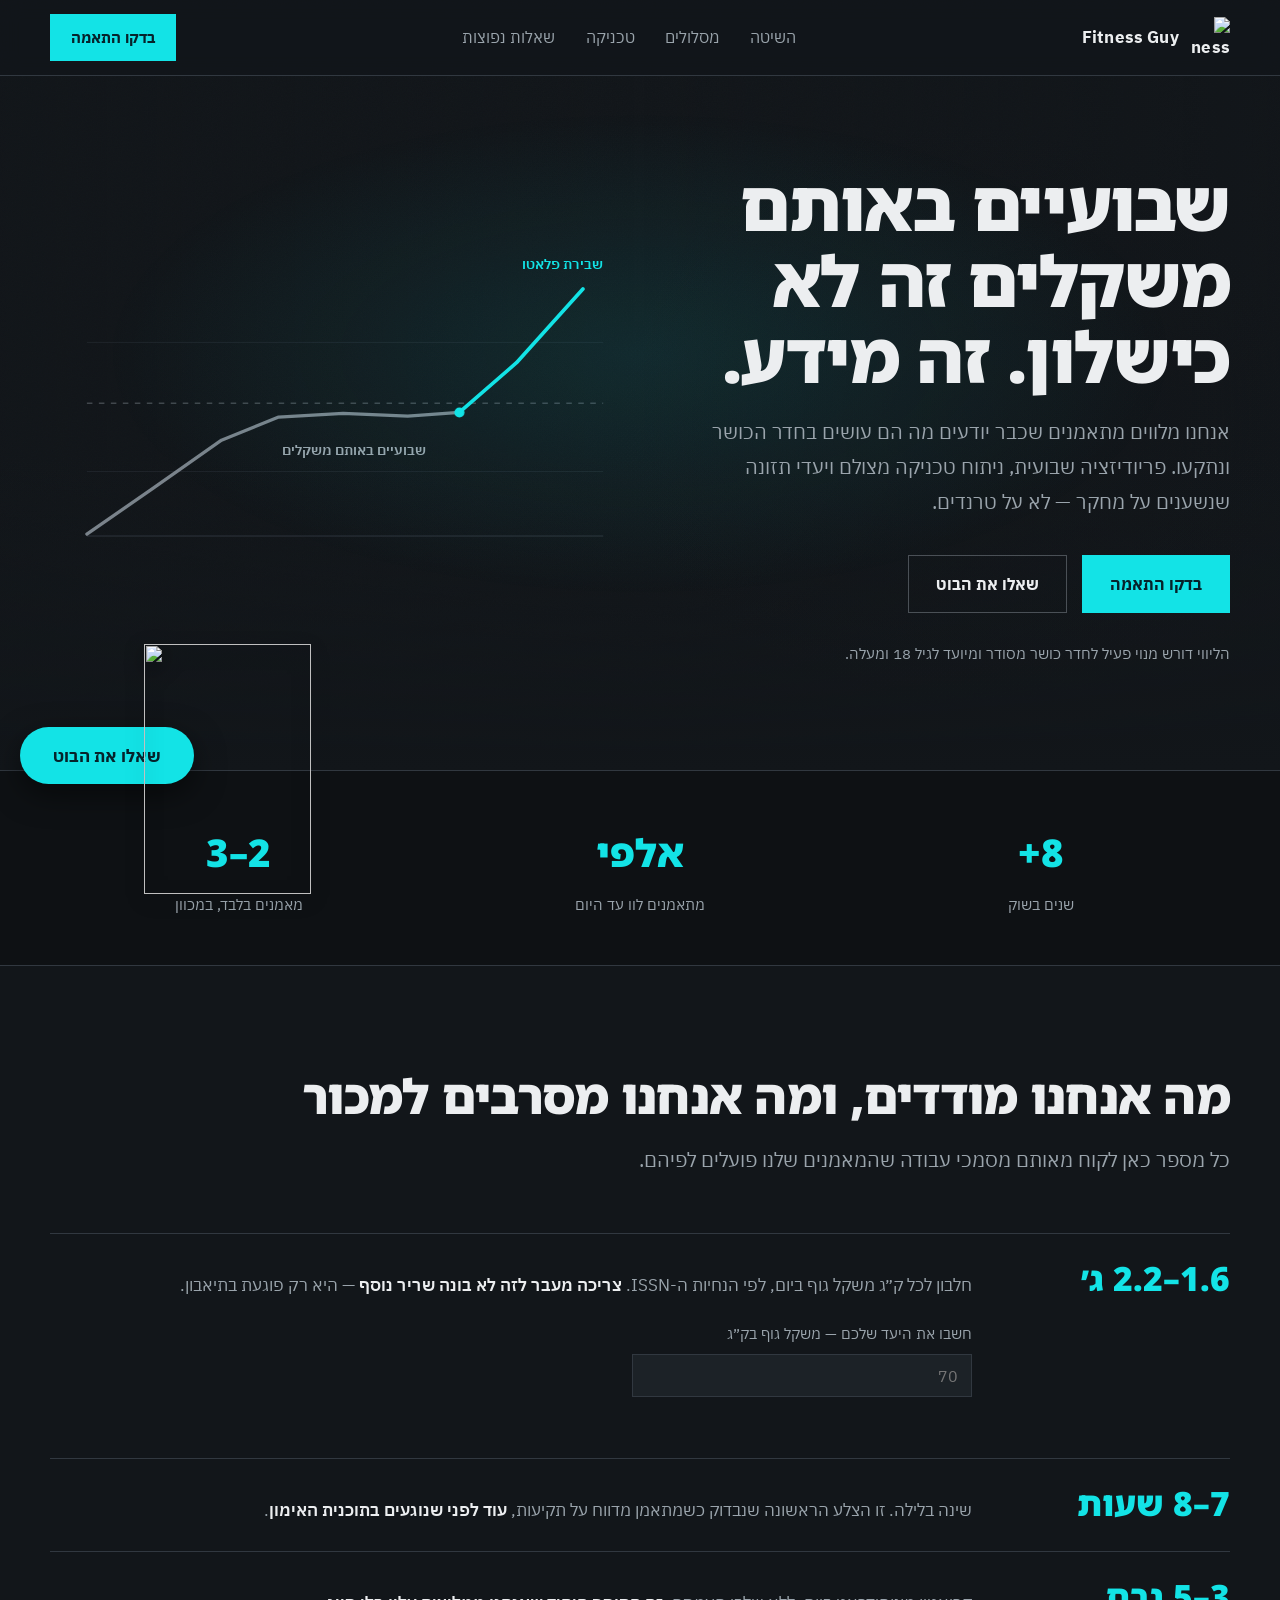
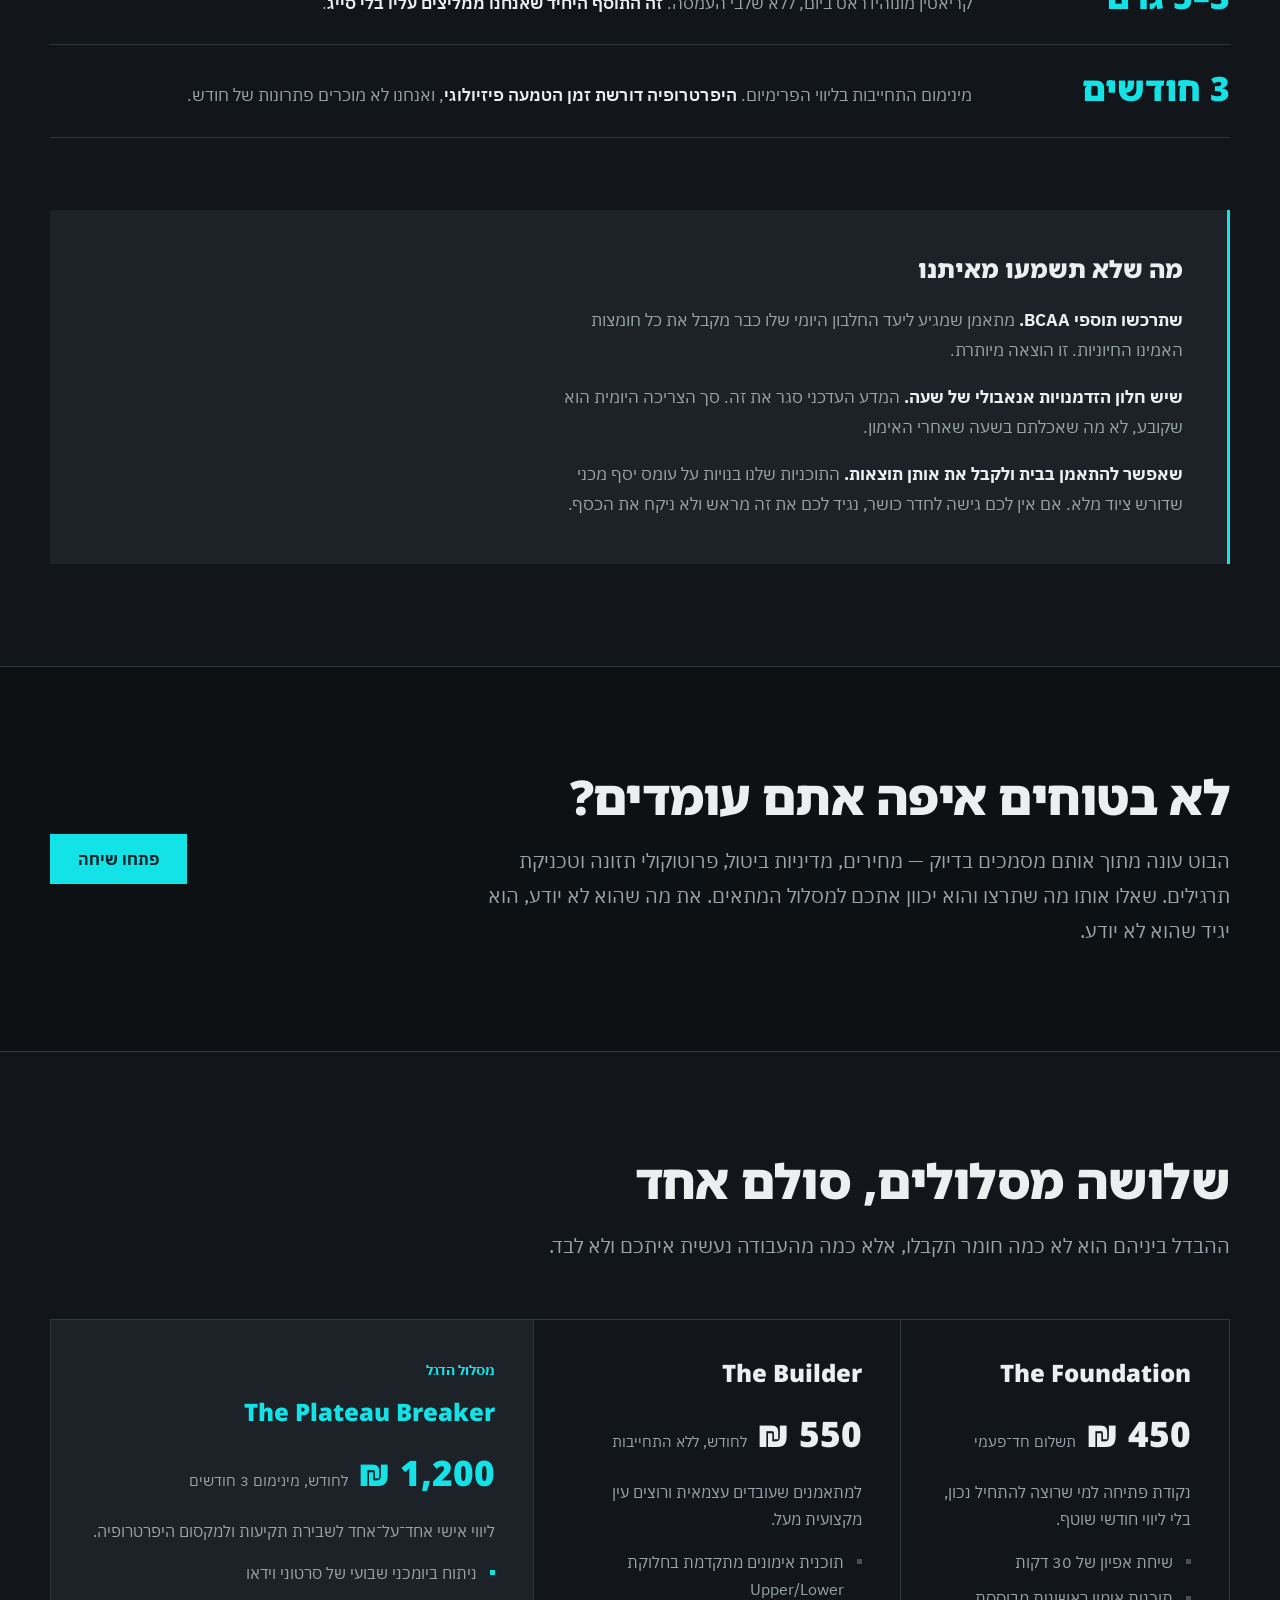
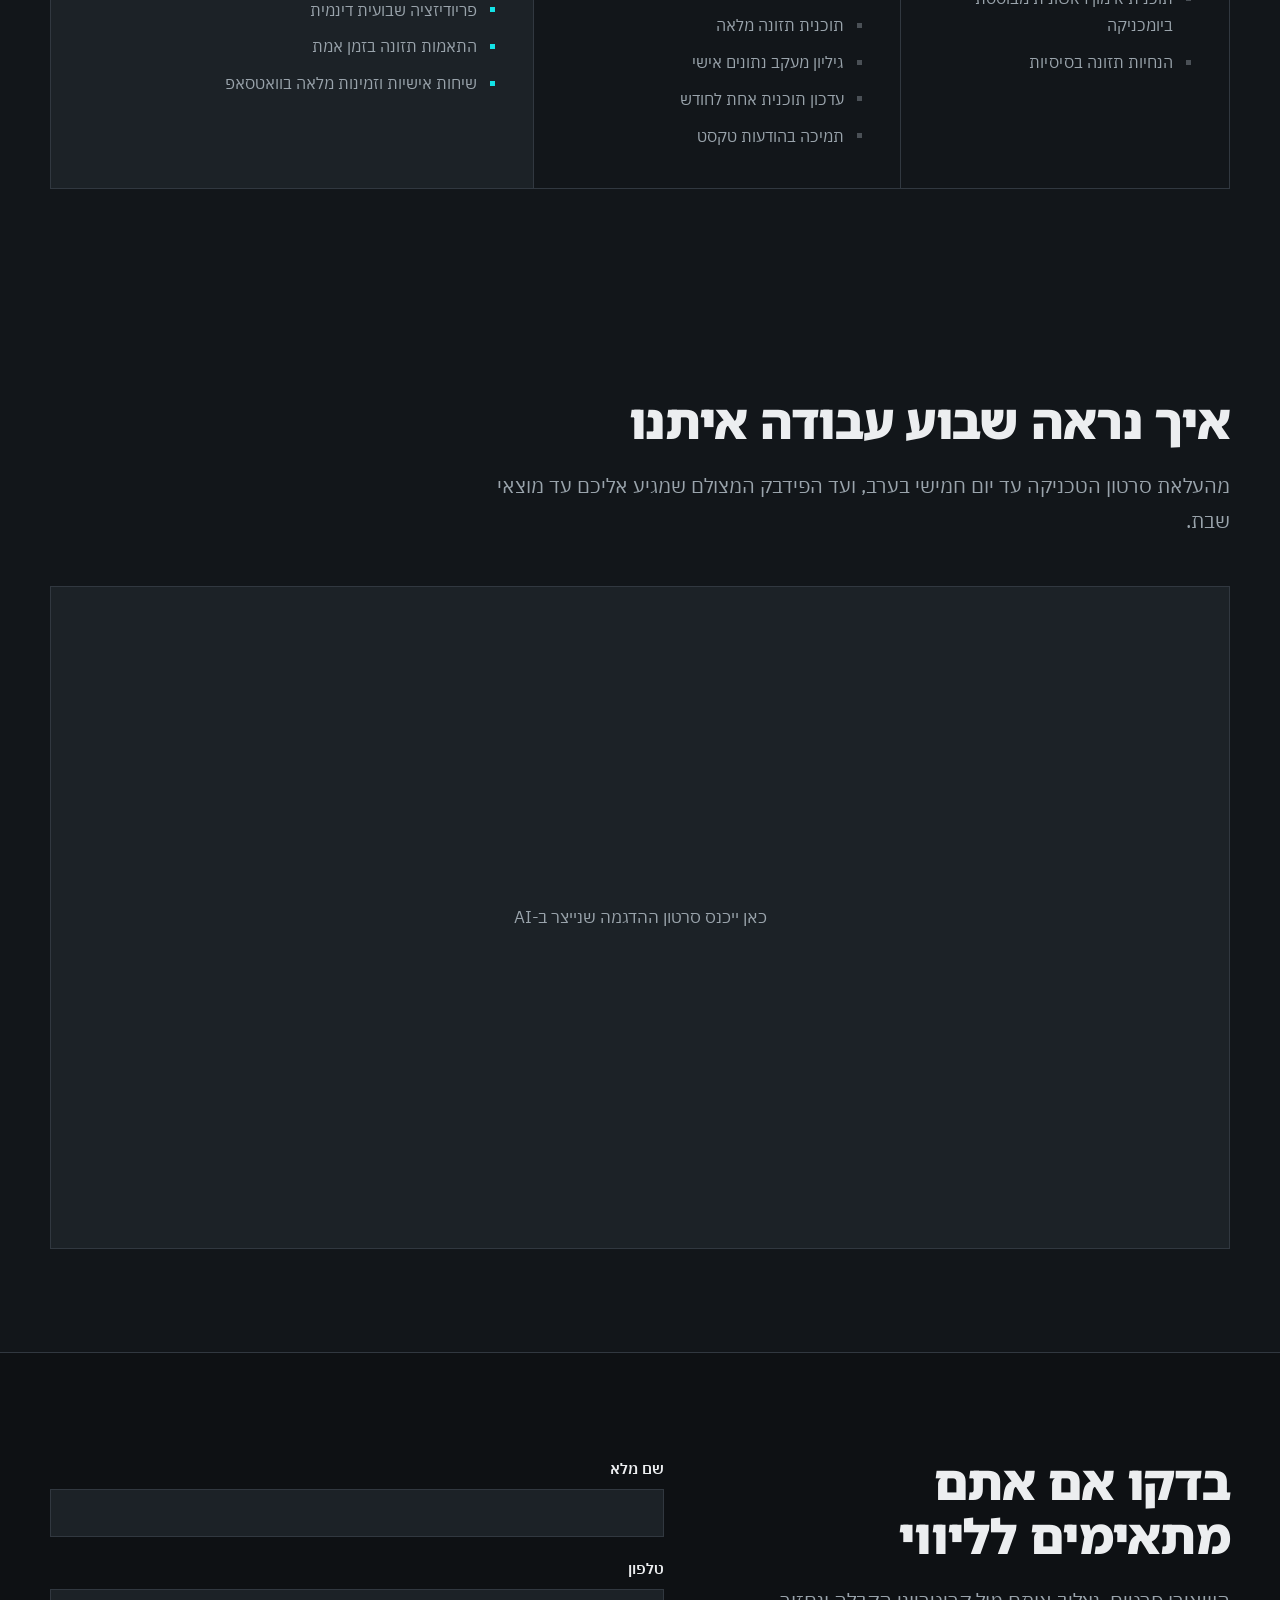
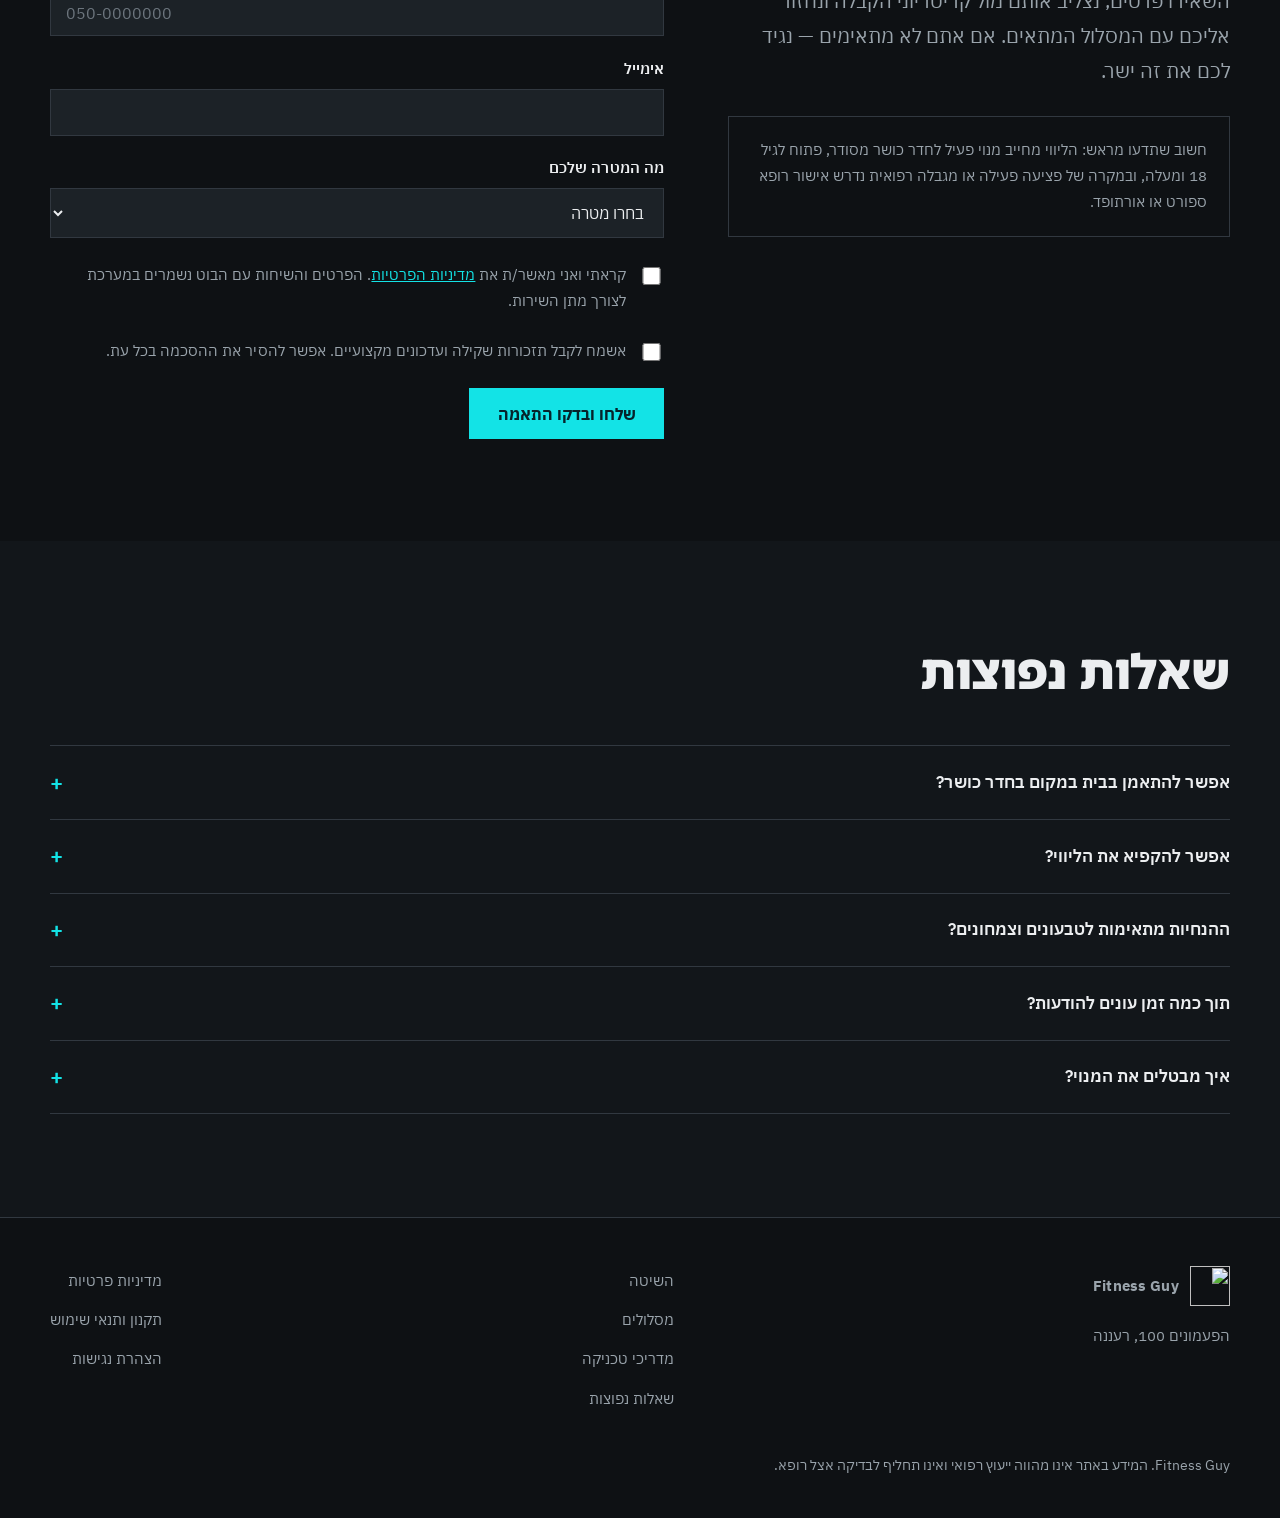
==== app/index.html @ c9116c71 "Make the hero photo more visible; cyan, centered stats and spec numbers The hero photo now shows thr" ====
<!DOCTYPE html>
<html lang="he" dir="rtl">
<head>
<meta charset="utf-8">
<meta name="viewport" content="width=device-width, initial-scale=1">
<title>Fitness Guy — ליווי אימון מבוסס מחקר</title>
<meta name="description" content="ליווי אימון אישי למתאמנים שנתקעו. פריודיזציה שבועית, ניתוח טכניקה מצולם ויעדי תזונה מבוססי מחקר.">
<link rel="icon" href="https://res.cloudinary.com/dmrksuz8a/image/upload/e_trim/f_auto,q_auto/v1781354090/Gemini_Generated_Image_5xbjy55xbjy55xbjd_azqtnh.png">
<link rel="preconnect" href="https://fonts.googleapis.com">
<link rel="preconnect" href="https://fonts.gstatic.com" crossorigin>
<link href="https://fonts.googleapis.com/css2?family=Noto+Sans+Hebrew:wght@900&family=IBM+Plex+Sans+Hebrew:wght@300;400;600;700&display=swap" rel="stylesheet">
<link rel="stylesheet" href="styles.css">
</head>
<body>

<div class="grain" aria-hidden="true"></div>

<div class="loader" id="loader">
  <img src="https://res.cloudinary.com/dmrksuz8a/image/upload/e_trim/f_auto,q_auto/v1781354090/Gemini_Generated_Image_5xbjy55xbjy55xbjd_azqtnh.png" alt="">
  <div class="loader-bar"><i></i></div>
</div>

<a class="skip" href="#main">דלגו לתוכן הראשי</a>

<header class="nav">
  <div class="wrap nav-in">
    <a class="brand" href="/">
      <img src="https://res.cloudinary.com/dmrksuz8a/image/upload/e_trim/f_auto,q_auto/v1781354090/Gemini_Generated_Image_5xbjy55xbjy55xbjd_azqtnh.png" alt="Fitness Guy">
      Fitness Guy
    </a>
    <nav aria-label="ניווט ראשי">
      <ul class="nav-links">
        <li><a href="#method">השיטה</a></li>
        <li><a href="#tracks">מסלולים</a></li>
        <li><a href="technique.html">טכניקה</a></li>
        <li><a href="#faq">שאלות נפוצות</a></li>
      </ul>
    </nav>
    <button class="nav-toggle" id="nav-toggle" type="button" aria-expanded="false" aria-controls="nav-panel">
      <span class="nav-toggle-bars" aria-hidden="true"></span>
      <span class="skip">תפריט</span>
    </button>
    <a class="btn btn-primary nav-cta" href="#apply">בדקו התאמה</a>
  </div>
  <div class="nav-panel" id="nav-panel" hidden>
    <a href="#method">השיטה</a>
    <a href="#tracks">מסלולים</a>
    <a href="technique.html">טכניקה</a>
    <a href="#faq">שאלות נפוצות</a>
  </div>
</header>

<main id="main">

  <section class="hero">
    <picture class="hero-bg" aria-hidden="true">
      <source media="(max-width: 900px)" sizes="100vw"
        srcset="https://res.cloudinary.com/dmrksuz8a/image/upload/e_saturation:-60,e_contrast:-40/w_720/f_auto,q_auto:low/v1790341249/hero-gym-mobile.png 720w,
                https://res.cloudinary.com/dmrksuz8a/image/upload/e_saturation:-60,e_contrast:-40/w_1080/f_auto,q_auto:low/v1790341249/hero-gym-mobile.png 1080w">
      <img alt="" fetchpriority="high" sizes="100vw"
        src="https://res.cloudinary.com/dmrksuz8a/image/upload/e_saturation:-60,e_contrast:-40/w_1920/f_auto,q_auto:low/v1790341244/hero-gym-desktop.png"
        srcset="https://res.cloudinary.com/dmrksuz8a/image/upload/e_saturation:-60,e_contrast:-40/w_1280/f_auto,q_auto:low/v1790341244/hero-gym-desktop.png 1280w,
                https://res.cloudinary.com/dmrksuz8a/image/upload/e_saturation:-60,e_contrast:-40/w_1920/f_auto,q_auto:low/v1790341244/hero-gym-desktop.png 1920w,
                https://res.cloudinary.com/dmrksuz8a/image/upload/e_saturation:-60,e_contrast:-40/w_2560/f_auto,q_auto:low/v1790341244/hero-gym-desktop.png 2560w">
    </picture>
    <div class="spot" aria-hidden="true"></div>
    <div class="wrap hero-grid">
      <div class="hero-copy">
        <h1>שבועיים באותם משקלים זה לא כישלון. זה מידע.</h1>
        <p class="lede">אנחנו מלווים מתאמנים שכבר יודעים מה הם עושים בחדר הכושר ונתקעו. פריודיזציה שבועית, ניתוח טכניקה מצולם ויעדי תזונה שנשענים על מחקר — לא על טרנדים.</p>
        <div class="hero-actions">
          <a class="btn btn-primary" href="#apply">בדקו התאמה</a>
          <button class="btn btn-ghost" type="button" data-chat-open>שאלו את הבוט</button>
        </div>
        <p class="hero-note">הליווי דורש מנוי פעיל לחדר כושר מסודר ומיועד לגיל 18 ומעלה.</p>
      </div>

      <svg class="chart" viewBox="0 0 620 380" role="img"
           aria-label="גרף התקדמות: עלייה במשקלי העבודה, שבועיים של עצירה, ואז פריצה כלפי מעלה">
        <line class="grid-line" x1="40" y1="320" x2="600" y2="320"></line>
        <line class="grid-line" x1="40" y1="250" x2="600" y2="250" opacity=".45"></line>
        <line class="grid-line" x1="40" y1="110" x2="600" y2="110" opacity=".45"></line>
        <line class="ceiling" x1="40" y1="176" x2="600" y2="176"></line>

        <path class="track-stuck" d="M40 318 L112 268 L186 216 L248 191 L318 187 L388 190 L444 186"></path>
        <path class="track-break" d="M444 186 L506 132 L578 52"></path>
        <circle class="pip" cx="444" cy="186" r="5.5"></circle>

        <text class="annot annot-lo" x="330" y="232" text-anchor="middle" direction="rtl">שבועיים באותם משקלים</text>
        <text class="annot annot-hi" x="556" y="30" text-anchor="middle" direction="rtl">שבירת פלאטו</text>
      </svg>
    </div>
  </section>

  <section class="stats">
    <div class="wrap stats-in">
      <div><strong data-count>8+</strong><span>שנים בשוק</span></div>
      <div><strong>אלפי</strong><span>מתאמנים לוו עד היום</span></div>
      <div><strong data-count>2–3</strong><span>מאמנים בלבד, במכוון</span></div>
    </div>
  </section>

  <section id="method">
    <div class="wrap">
      <h2 class="method-head">מה אנחנו מודדים, ומה אנחנו מסרבים למכור</h2>
      <p class="lede">כל מספר כאן לקוח מאותם מסמכי עבודה שהמאמנים שלנו פועלים לפיהם.</p>

      <dl class="specs">
        <div class="spec">
          <dt data-count>1.6–2.2 ג׳</dt>
          <dd>חלבון לכל ק״ג משקל גוף ביום, לפי הנחיות ה-ISSN. <b>צריכה מעבר לזה לא בונה שריר נוסף</b> — היא רק פוגעת בתיאבון.
            <div class="calc">
              <label for="calc-w">חשבו את היעד שלכם — משקל גוף בק״ג</label>
              <input id="calc-w" type="number" inputmode="decimal" min="30" max="300" step="0.5" placeholder="70">
              <p class="calc-out" id="calc-out" aria-live="polite"></p>
            </div>
          </dd>
        </div>
        <div class="spec">
          <dt data-count>7–8 שעות</dt>
          <dd>שינה בלילה. זו הצלע הראשונה שנבדוק כשמתאמן מדווח על תקיעות, <b>עוד לפני שנוגעים בתוכנית האימון</b>.</dd>
        </div>
        <div class="spec">
          <dt data-count>3–5 גרם</dt>
          <dd>קריאטין מונוהידראט ביום, ללא שלבי העמסה. <b>זה התוסף היחיד שאנחנו ממליצים עליו בלי סייג</b>.</dd>
        </div>
        <div class="spec">
          <dt data-count>3 חודשים</dt>
          <dd>מינימום התחייבות בליווי הפרימיום. <b>היפרטרופיה דורשת זמן הטמעה פיזיולוגי</b>, ואנחנו לא מוכרים פתרונות של חודש.</dd>
        </div>
      </dl>

      <div class="refuse">
        <h3>מה שלא תשמעו מאיתנו</h3>
        <ul>
          <li><b>שתרכשו תוספי BCAA.</b> מתאמן שמגיע ליעד החלבון היומי שלו כבר מקבל את כל חומצות האמינו החיוניות. זו הוצאה מיותרת.</li>
          <li><b>שיש חלון הזדמנויות אנאבולי של שעה.</b> המדע העדכני סגר את זה. סך הצריכה היומית הוא שקובע, לא מה שאכלתם בשעה שאחרי האימון.</li>
          <li><b>שאפשר להתאמן בבית ולקבל את אותן תוצאות.</b> התוכניות שלנו בנויות על עומס יסף מכני שדורש ציוד מלא. אם אין לכם גישה לחדר כושר, נגיד לכם את זה מראש ולא ניקח את הכסף.</li>
        </ul>
      </div>
    </div>
  </section>

  <section class="bot">
    <div class="spot" aria-hidden="true"></div>
    <div class="wrap bot-grid">
      <div>
        <h2>לא בטוחים איפה אתם עומדים?</h2>
        <p class="lede">הבוט עונה מתוך אותם מסמכים בדיוק — מחירים, מדיניות ביטול, פרוטוקולי תזונה וטכניקת תרגילים. שאלו אותו מה שתרצו והוא יכוון אתכם למסלול המתאים. את מה שהוא לא יודע, הוא יגיד שהוא לא יודע.</p>
      </div>
      <button class="btn btn-primary" type="button" data-chat-open>פתחו שיחה</button>
    </div>
  </section>

  <section id="tracks">
    <div class="wrap">
      <h2>שלושה מסלולים, סולם אחד</h2>
      <p class="lede">ההבדל ביניהם הוא לא כמה חומר תקבלו, אלא כמה מהעבודה נעשית איתכם ולא לבד.</p>

      <div class="tracks">
        <article class="track">
          <h3>The Foundation</h3>
          <div class="track-price">450 ₪ <span>תשלום חד־פעמי</span></div>
          <p>נקודת פתיחה למי שרוצה להתחיל נכון, בלי ליווי חודשי שוטף.</p>
          <ul>
            <li>שיחת אפיון של 30 דקות</li>
            <li>תוכנית אימון ראשונית מבוססת ביומכניקה</li>
            <li>הנחיות תזונה בסיסיות</li>
          </ul>
        </article>

        <article class="track">
          <h3>The Builder</h3>
          <div class="track-price">550 ₪ <span>לחודש, ללא התחייבות</span></div>
          <p>למתאמנים שעובדים עצמאית ורוצים עין מקצועית מעל.</p>
          <ul>
            <li>תוכנית אימונים מתקדמת בחלוקת Upper/Lower</li>
            <li>תוכנית תזונה מלאה</li>
            <li>גיליון מעקב נתונים אישי</li>
            <li>עדכון תוכנית אחת לחודש</li>
            <li>תמיכה בהודעות טקסט</li>
          </ul>
        </article>

        <article class="track track-flag">
          <p class="track-tag">מסלול הדגל</p>
          <h3>The Plateau Breaker</h3>
          <div class="track-price">1,200 ₪ <span>לחודש, מינימום 3 חודשים</span></div>
          <p>ליווי אישי אחד־על־אחד לשבירת תקיעות ולמקסום היפרטרופיה.</p>
          <ul>
            <li>ניתוח ביומכני שבועי של סרטוני וידאו</li>
            <li>פריודיזציה שבועית דינמית</li>
            <li>התאמות תזונה בזמן אמת</li>
            <li>שיחות אישיות וזמינות מלאה בוואטסאפ</li>
          </ul>
        </article>
      </div>
    </div>
  </section>

  <section>
    <div class="wrap">
      <h2>איך נראה שבוע עבודה איתנו</h2>
      <p class="lede">מהעלאת סרטון הטכניקה עד יום חמישי בערב, ועד הפידבק המצולם שמגיע אליכם עד מוצאי שבת.</p>
      <div class="media-frame">
        <p>כאן ייכנס סרטון ההדגמה שנייצר ב-AI</p>
      </div>
    </div>
  </section>

  <section class="form-shell" id="apply">
    <div class="wrap form-grid">
      <div>
        <h2>בדקו אם אתם מתאימים לליווי</h2>
        <p class="lede">השאירו פרטים, נצליב אותם מול קריטריוני הקבלה ונחזור אליכם עם המסלול המתאים. אם אתם לא מתאימים — נגיד לכם את זה ישר.</p>
        <p class="gate">חשוב שתדעו מראש: הליווי מחייב מנוי פעיל לחדר כושר מסודר, פתוח לגיל 18 ומעלה, ובמקרה של פציעה פעילה או מגבלה רפואית נדרש אישור רופא ספורט או אורתופד.</p>
      </div>

      <div>
        <form id="lead-form" novalidate>
          <p class="form-err" id="form-err" hidden></p>

          <div class="field">
            <label for="f-name">שם מלא</label>
            <input id="f-name" name="name" type="text" autocomplete="name" required>
          </div>

          <div class="field">
            <label for="f-phone">טלפון</label>
            <input id="f-phone" name="phone" type="tel" inputmode="tel" autocomplete="tel" placeholder="050-0000000" required>
          </div>

          <div class="field">
            <label for="f-email">אימייל</label>
            <input id="f-email" name="email" type="email" autocomplete="email" required>
          </div>

          <div class="field">
            <label for="f-goal">מה המטרה שלכם</label>
            <select id="f-goal" name="goal" required>
              <option value="">בחרו מטרה</option>
              <option value="mass">עלייה במסת שריר</option>
              <option value="cut">ירידה במשקל וחיטוב</option>
              <option value="plateau">שבירת תקיעות</option>
              <option value="unsure">עדיין לא בטוח</option>
            </select>
          </div>

          <div class="consent">
            <input id="f-privacy" name="privacy" type="checkbox" required>
            <label for="f-privacy">קראתי ואני מאשר/ת את <a href="privacy.html">מדיניות הפרטיות</a>. הפרטים והשיחות עם הבוט נשמרים במערכת לצורך מתן השירות.</label>
          </div>

          <div class="consent">
            <input id="f-marketing" name="marketing" type="checkbox">
            <label for="f-marketing">אשמח לקבל תזכורות שקילה ועדכונים מקצועיים. אפשר להסיר את ההסכמה בכל עת.</label>
          </div>

          <button class="btn btn-primary" type="submit">שלחו ובדקו התאמה</button>
        </form>

        <div class="pending" id="pending" hidden>
          <h3>בודקים התאמה</h3>
          <div class="bar" role="progressbar" aria-label="בודקים התאמה"><i></i></div>
          <p>מצליבים את הפרטים שמסרתם מול קריטריוני הקבלה והמסלולים. זה לוקח כמה שניות.</p>
        </div>

        <div class="result" id="result" hidden>
          <h3 id="result-title"></h3>
          <p id="result-body"></p>
        </div>
      </div>
    </div>
  </section>

  <section id="faq">
    <div class="wrap">
      <h2>שאלות נפוצות</h2>

      <div class="faq">
        <details>
          <summary>אפשר להתאמן בבית במקום בחדר כושר?</summary>
          <p>לא. התוכניות מבוססות על עומס יסף מכני והיפרטרופיה, שמחייבים גישה לציוד מלא: מוטות אולימפיים, כלוב סקוואט, משקולות יד חופשיות ומכשירי כבלים.</p>
        </details>
        <details>
          <summary>אפשר להקפיא את הליווי?</summary>
          <p>כן, עד 21 ימים רצופים במקרה של חופשה בחו״ל או פציעה בגיבוי אישור רפואי. הזכות ניתנת למימוש פעם אחת בכל חצי שנה קלנדרית.</p>
        </details>
        <details>
          <summary>ההנחיות מתאימות לטבעונים וצמחונים?</summary>
          <p>כן. אנחנו עובדים בשיטת יעדי המאקרו־נוטריינטים, כך שאפשר להשלים את היעדים ממקורות צמחיים בלבד. התפריט גמיש ולא מכתיב מזונות ספציפיים.</p>
        </details>
        <details>
          <summary>תוך כמה זמן עונים להודעות?</summary>
          <p>עד 4 שעות במסלולי הליווי, בכפוף לשעות הפעילות: ראשון עד חמישי 09:00–23:00, שישי 09:00–17:00, שבת 17:00–23:00.</p>
        </details>
        <details>
          <summary>איך מבטלים את המנוי?</summary>
          <p>לאחר תום תקופת ההתחייבות, בהודעה בכתב דרך ערוצי השירות הרשמיים, 14 ימי עסקים לפני מועד החיוב הבא.</p>
        </details>
      </div>
    </div>
  </section>

</main>

<footer class="foot">
  <div class="wrap">
    <div class="foot-grid">
      <div>
        <a class="brand" href="/">
          <img src="https://res.cloudinary.com/dmrksuz8a/image/upload/e_trim/f_auto,q_auto/v1781354090/Gemini_Generated_Image_5xbjy55xbjy55xbjd_azqtnh.png" alt="">
          Fitness Guy
        </a>
        <p class="lede" style="font-size:.95rem;margin-top:1rem">הפעמונים 100, רעננה</p>
      </div>
      <ul>
        <li><a href="#method">השיטה</a></li>
        <li><a href="#tracks">מסלולים</a></li>
        <li><a href="technique.html">מדריכי טכניקה</a></li>
        <li><a href="#faq">שאלות נפוצות</a></li>
      </ul>
      <ul>
        <li><a href="privacy.html">מדיניות פרטיות</a></li>
        <li><a href="terms.html">תקנון ותנאי שימוש</a></li>
        <li><a href="accessibility.html">הצהרת נגישות</a></li>
      </ul>
    </div>
    <small>Fitness Guy. המידע באתר אינו מהווה ייעוץ רפואי ואינו תחליף לבדיקה אצל רופא.</small>
  </div>
</footer>

<div class="chat-dock" id="chat-dock">
  <button class="btn btn-primary chat-open" id="chat-open" type="button" data-chat-open>
    <img class="chat-open-face" src="https://res.cloudinary.com/dmrksuz8a/image/upload/c_thumb,g_face,w_176,h_176,z_0.75/f_auto,q_auto/v1790336253/coach.png" alt="" width="42" height="42">
    <span class="chat-open-label">שאלו את הבוט</span>
  </button>
  <img class="chat-coach" src="https://res.cloudinary.com/dmrksuz8a/image/upload/h_500/f_auto,q_auto/v1790337588/coach-lean.png" alt="" aria-hidden="true" width="333" height="500">
</div>

<aside class="chat" id="chat" hidden aria-label="צ'אט עם FitnessBot">
  <div class="chat-top">
    <div class="avatar">
      <img src="https://res.cloudinary.com/dmrksuz8a/image/upload/c_thumb,g_face,w_176,h_176,z_0.75/f_auto,q_auto/v1790336253/coach.png" alt="" width="44" height="44">
    </div>
    <div class="chat-title">FitnessBot <span>עונה מתוך מאגר הידע של החברה</span></div>
    <button class="chat-close" id="chat-close" type="button" aria-label="סגירת הצ'אט">&times;</button>
  </div>

  <div class="chat-log" id="chat-log" role="log" aria-live="polite"></div>

  <form class="chat-form" id="chat-form">
    <label class="skip" for="chat-input">ההודעה שלכם</label>
    <input id="chat-input" type="text" autocomplete="off" placeholder="מה תרצו לשאול?" required>
    <button class="btn btn-primary" type="submit">שלחו</button>
  </form>
</aside>

<script src="main.js"></script>
</body>
</html>
---- app/styles.css ----
/* Fitness Guy — מערכת עיצוב
   גרפיט קר + ציאן מהלוגו. הציאן שמור לפריצה, ל-CTA ולמצבי הצלחה. */

:root {
  --base: #12161a;
  --base-deep: #0e1114;
  --surface: #1c2227;
  --surface-hi: #242c32;
  --iron: #4a5056;
  --iron-lo: #313840;
  --bone: #eceef0;
  --bone-dim: #9aa4ac;
  --accent: #13e3e6;
  --accent-deep: #0aa9ad;
  --accent-ink: #06232b;

  --display: "Noto Sans Hebrew", "Arial Hebrew", Arial, sans-serif;
  --text: "IBM Plex Sans Hebrew", "Arial Hebrew", Arial, sans-serif;

  --z-grain: 1;
  --z-content: 2;
  --z-nav: 60;
  --z-chat-btn: 70;
  --z-chat: 80;
  --z-loader: 300;

  --measure: 62ch;
  --gut: clamp(1rem, 4vw, 2.5rem);
  --rule: 1px solid var(--iron-lo);
}

*,
*::before,
*::after {
  box-sizing: border-box;
}

html {
  scroll-behavior: smooth;
}

body {
  margin: 0;
  background: var(--base);
  color: var(--bone);
  font-family: var(--text);
  font-size: clamp(1rem, 0.96rem + 0.2vw, 1.0625rem);
  line-height: 1.75;
  font-weight: 400;
  -webkit-font-smoothing: antialiased;
  overflow-x: hidden;
}

h1,
h2,
h3 {
  font-family: var(--display);
  font-weight: 900;
  margin: 0;
  text-wrap: balance;
}

h1 { font-size: clamp(2.2rem, 1.2rem + 4vw, 4.5rem); letter-spacing: -0.02em; line-height: 1.08; }
h2 { font-size: clamp(1.8rem, 1.2rem + 2.4vw, 3rem); letter-spacing: -0.015em; line-height: 1.12; }
h3 { font-size: clamp(1.15rem, 1rem + 0.7vw, 1.5rem); letter-spacing: normal; line-height: 1.25; }

p {
  margin: 0;
  max-width: var(--measure);
}

a {
  color: inherit;
}

:focus-visible {
  outline: 2px solid var(--accent);
  outline-offset: 3px;
  border-radius: 2px;
}

.skip {
  position: absolute;
  inset-inline-start: -9999px;
  top: 0;
  background: var(--accent);
  color: var(--accent-ink);
  padding: 0.75rem 1.25rem;
  font-weight: 700;
  z-index: 200;
}

.skip:focus {
  inset-inline-start: 0;
}

/* ---------- פריסה ---------- */

.wrap {
  width: min(1180px, 100% - var(--gut) * 2);
  margin-inline: auto;
}

section {
  padding-block: clamp(3.5rem, 8vw, 7rem);
}

.lede {
  color: var(--bone-dim);
  font-size: clamp(1.05rem, 1rem + 0.4vw, 1.25rem);
  margin-top: 1.25rem;
}

/* ---------- כפתורים ---------- */

.btn {
  display: inline-flex;
  align-items: center;
  justify-content: center;
  gap: 0.5rem;
  font-family: var(--text);
  font-size: 1rem;
  font-weight: 700;
  padding: 0.9rem 1.7rem;
  border: 1px solid transparent;
  cursor: pointer;
  text-decoration: none;
  transition: background-color 0.18s ease, border-color 0.18s ease,
    color 0.18s ease;
}

.btn-primary {
  background: var(--accent);
  color: var(--accent-ink);
}

.btn-primary:hover {
  background: #4ceef0;
}

.btn-ghost {
  background: transparent;
  color: var(--bone);
  border-color: var(--iron);
}

.btn-ghost:hover {
  border-color: var(--accent);
  color: var(--accent);
}

/* ---------- ניווט ---------- */

.nav {
  position: sticky;
  top: 0;
  z-index: var(--z-nav);
  background: rgba(18, 22, 26, 0.86);
  backdrop-filter: blur(10px);
  border-bottom: var(--rule);
}

.nav-in {
  display: flex;
  align-items: center;
  justify-content: space-between;
  gap: 1.5rem;
  padding-block: 0.85rem;
}

.brand {
  display: flex;
  align-items: center;
  gap: 0.7rem;
  text-decoration: none;
  font-weight: 700;
  font-size: 1.05rem;
  letter-spacing: 0.01em;
}

.brand img {
  width: 40px;
  height: 40px;
  object-fit: contain;
}

.nav-links {
  display: flex;
  align-items: center;
  gap: 1.9rem;
  list-style: none;
  margin: 0;
  padding: 0;
}

.nav-links a {
  text-decoration: none;
  color: var(--bone-dim);
  font-size: 0.97rem;
  transition: color 0.18s ease;
}

.nav-links a:hover {
  color: var(--bone);
}

.nav-cta {
  padding: 0.6rem 1.25rem;
  font-size: 0.95rem;
}

@media (max-width: 860px) {
  .nav-links {
    display: none;
  }
}

/* ---------- Hero ---------- */

.hero {
  padding-block: clamp(3rem, 7vw, 6rem) clamp(3.5rem, 8vw, 6.5rem);
  border-bottom: var(--rule);
}

.hero, .bot {
  position: relative;
  overflow: hidden;
}

/* תמונת רקע דהויה. Cloudinary מוריד רוויה וניגודיות (e_saturation, e_contrast)
 * כדי לרכך את האורות הבהירים; השקיפות, מעברי הצבע וההצללה הרכה מאחורי עמודת
 * הטקסט (.hero-copy::before) כוונו מול ניגודיות AA של הטקסט האפור הקטן. */
.hero {
  isolation: isolate;
}

.hero-bg {
  --hero-bg-opacity: 0.45;
  position: absolute;
  inset: 0;
  z-index: -1;
  pointer-events: none;
}

.hero-bg img {
  width: 100%;
  height: 100%;
  object-fit: cover;
  opacity: var(--hero-bg-opacity);
}

.hero-bg::after {
  content: "";
  position: absolute;
  inset: 0;
  background:
    linear-gradient(to bottom, transparent 55%, var(--base)),
    linear-gradient(to left, rgba(18, 22, 26, 0.8), rgba(18, 22, 26, 0.5) 50%, rgba(18, 22, 26, 0.7));
}

.hero-copy {
  position: relative;
}

.hero-copy::before {
  content: "";
  position: absolute;
  inset: -8% -12%;
  z-index: -1;
  pointer-events: none;
  background: radial-gradient(closest-side, rgba(18, 22, 26, 0.6), transparent);
}

@media (max-width: 900px) {
  .hero-bg::after {
    background:
      linear-gradient(to bottom, rgba(18, 22, 26, 0.72), rgba(18, 22, 26, 0.58) 45%, var(--base));
  }

  .hero-copy::before {
    background: radial-gradient(closest-side, rgba(18, 22, 26, 0.72), transparent);
  }
}

.spot {
  position: absolute;
  inset: 0;
  pointer-events: none;
  background: radial-gradient(400px circle at var(--mx, 50%) var(--my, 50%), rgba(19, 227, 230, .07), transparent 65%);
  opacity: 0;
  transition: opacity .35s ease;
}

.spot.is-live {
  opacity: 1;
}

.hero-grid {
  display: grid;
  grid-template-columns: minmax(0, 1fr) minmax(0, 1.05fr);
  gap: clamp(2.5rem, 5vw, 4.5rem);
  align-items: center;
}

.hero h1 {
  max-width: 14ch;
}

.hero-actions {
  display: flex;
  flex-wrap: wrap;
  gap: 0.9rem;
  margin-top: 2.25rem;
}

.hero-note {
  margin-top: 1.75rem;
  font-size: 0.92rem;
  color: var(--bone-dim);
  max-width: 44ch;
}

@media (max-width: 900px) {
  .hero-grid {
    grid-template-columns: 1fr;
  }
}

/* ---------- גרף הפלאטו ---------- */

.chart {
  width: 100%;
  height: auto;
  overflow: visible;
}

.chart .grid-line {
  stroke: var(--iron-lo);
  stroke-width: 1;
}

.chart .ceiling {
  stroke: var(--iron);
  stroke-width: 1.5;
  stroke-dasharray: 6 7;
  opacity: 0.85;
}

/* בהיר מ---iron כדי לעמוד ב-3:1 (WCAG 1.4.11) גם מעל תמונת הרקע */
.chart .track-stuck {
  fill: none;
  stroke: #7a838b;
  stroke-width: 3.5;
  stroke-linecap: round;
  stroke-linejoin: round;
}

.chart .track-break {
  fill: none;
  stroke: var(--accent);
  stroke-width: 4;
  stroke-linecap: round;
  stroke-linejoin: round;
  stroke-dasharray: 260;
}

.chart .pip {
  fill: var(--accent);
}

.chart .annot {
  font-family: var(--text);
  font-size: 15px;
  font-weight: 600;
  fill: var(--bone-dim);
}

.chart .annot-hi {
  fill: var(--accent);
}

/* ציור חד-פעמי כשמסך הטעינה נסגר (main.js מוסיף את .anim): עולה, נתקע, פורץ */
.anim .track-stuck {
  stroke-dasharray: 460;
  stroke-dashoffset: 460;
  animation: draw 1.5s cubic-bezier(0.4, 0, 0.3, 1) 0.45s forwards;
}

.anim .track-break {
  stroke-dashoffset: 260;
  animation: draw 0.7s cubic-bezier(0.3, 0, 0.2, 1) 2.45s forwards;
}

.anim .pip,
.anim .annot-hi {
  opacity: 0;
  animation: rise 0.5s ease 3.15s forwards;
}

.anim .annot-lo {
  opacity: 0;
  animation: rise 0.5s ease 1.95s forwards;
}

@keyframes draw {
  to {
    stroke-dashoffset: 0;
  }
}

@keyframes rise {
  from {
    opacity: 0;
    transform: translateY(6px);
  }
  to {
    opacity: 1;
    transform: translateY(0);
  }
}

/* ---------- רצועת נתונים ---------- */

.stats { padding-block: clamp(2rem, 4vw, 3rem); border-bottom: var(--rule); background: var(--base-deep); }
.stats-in { display: grid; grid-template-columns: repeat(3, minmax(0, 1fr)); gap: 1.5rem; text-align: center; }
.stats-in div { display: grid; gap: .3rem; justify-items: center; }
.stats-in strong { font-family: var(--display); font-weight: 900; font-size: clamp(1.6rem, 1.2rem + 1.6vw, 2.4rem); color: var(--accent); }
.stats-in span { color: var(--bone-dim); font-size: .95rem; }
@media (max-width: 640px) { .stats-in { grid-template-columns: 1fr; } }

/* ---------- השיטה ---------- */

.method-head {
  max-width: 34ch;
}

.specs {
  margin-top: clamp(2.5rem, 5vw, 3.5rem);
  border-top: var(--rule);
}

.spec {
  display: grid;
  grid-template-columns: minmax(150px, 210px) minmax(0, 1fr);
  gap: clamp(1rem, 4vw, 3rem);
  padding-block: 1.6rem;
  border-bottom: var(--rule);
  align-items: baseline;
}

.spec dt {
  font-family: var(--display);
  font-size: clamp(1.5rem, 1.2rem + 1.4vw, 2.1rem);
  font-weight: 900;
  color: var(--accent);
  line-height: 1.1;
}

.spec dd {
  margin: 0;
  color: var(--bone-dim);
}

.spec dd b {
  color: var(--bone);
  font-weight: 600;
}

.calc { margin-top: 1.25rem; display: grid; gap: .5rem; max-width: 34ch; }
.calc label { font-size: .92rem; color: var(--bone-dim); }
.calc input { font-family: var(--text); font-size: 1rem; color: var(--bone); background: var(--surface); border: 1px solid var(--iron-lo); padding: .65rem .8rem; }
.calc-out { color: var(--accent); font-weight: 600; min-height: 1.6em; }

.refuse {
  margin-top: clamp(3rem, 6vw, 4.5rem);
  background: var(--surface);
  border-inline-start: 3px solid var(--accent);
  padding: clamp(1.75rem, 4vw, 2.75rem);
}

.refuse h3 {
  margin-bottom: 1.4rem;
}

.refuse ul {
  margin: 0;
  padding: 0;
  list-style: none;
  display: grid;
  gap: 1.1rem;
}

.refuse li {
  color: var(--bone-dim);
  max-width: var(--measure);
}

.refuse li b {
  color: var(--bone);
  font-weight: 700;
}

/* ---------- הבוט ---------- */

.bot {
  border-top: var(--rule);
  border-bottom: var(--rule);
  background: var(--base-deep);
}

.bot-grid {
  display: grid;
  grid-template-columns: minmax(0, 1fr) auto;
  gap: clamp(2rem, 5vw, 4rem);
  align-items: center;
}

@media (max-width: 760px) {
  .bot-grid {
    grid-template-columns: 1fr;
  }
}

/* ---------- מסלולים ---------- */

.tracks {
  display: grid;
  gap: 1px;
  background: var(--iron-lo);
  margin-top: clamp(2.5rem, 5vw, 3.5rem);
  border: var(--rule);
}

.track {
  position: relative;
  background: var(--base);
  padding: clamp(1.6rem, 3.5vw, 2.4rem);
  display: grid;
  gap: 0.9rem;
  align-content: start;
}

.track::after {
  content: "";
  position: absolute;
  inset: 0;
  pointer-events: none;
  opacity: 0;
  transition: opacity 0.3s ease;
  background: linear-gradient(120deg, transparent 30%, rgba(19, 227, 230, 0.35) 50%, transparent 70%);
  -webkit-mask: linear-gradient(#000 0 0) content-box, linear-gradient(#000 0 0);
  -webkit-mask-composite: xor;
  mask-composite: exclude;
  padding: 1px;
}

.track:hover::after {
  opacity: 1;
}

.track-price {
  font-family: var(--display);
  font-weight: 900;
  font-size: clamp(1.6rem, 1.3rem + 1.2vw, 2.2rem);
  color: var(--bone);
}

.track-price span {
  font-family: var(--text);
  font-size: 0.95rem;
  font-weight: 400;
  color: var(--bone-dim);
}

.track p {
  color: var(--bone-dim);
  font-size: 0.99rem;
}

.track ul {
  margin: 0;
  padding: 0;
  list-style: none;
  display: grid;
  gap: 0.6rem;
  font-size: 0.97rem;
  color: var(--bone-dim);
}

.track li {
  padding-inline-start: 1.1rem;
  position: relative;
}

.track li::before {
  content: "";
  position: absolute;
  inset-inline-start: 0;
  top: 0.68em;
  width: 5px;
  height: 5px;
  background: var(--iron);
}

/* הדגל — נוכחות ויזואלית גדולה יותר, לא כרטיס זהה */
.track-flag {
  background: var(--surface);
}

.track-flag .track-price,
.track-flag h3 {
  color: var(--accent);
}

.track-flag li::before {
  background: var(--accent);
}

.track-flag .track-tag {
  color: var(--accent);
  font-size: 0.88rem;
  font-weight: 700;
}

@media (min-width: 880px) {
  .tracks {
    grid-template-columns: 0.85fr 0.95fr 1.25fr;
  }
}

/* ---------- מדיה ---------- */

.media-frame {
  margin-top: clamp(2rem, 4vw, 3rem);
  aspect-ratio: 16 / 9;
  background: var(--surface);
  border: var(--rule);
  display: grid;
  place-items: center;
  color: var(--bone-dim);
  text-align: center;
  padding: 1.5rem;
}

/* ---------- טופס ---------- */

.form-shell {
  border-top: var(--rule);
  background: var(--base-deep);
}

.form-grid {
  display: grid;
  grid-template-columns: minmax(0, 0.9fr) minmax(0, 1.1fr);
  gap: clamp(2rem, 5vw, 4rem);
  align-items: start;
}

@media (max-width: 860px) {
  .form-grid {
    grid-template-columns: 1fr;
  }
}

.gate {
  margin-top: 1.75rem;
  padding: 1.25rem 1.4rem;
  border: var(--rule);
  color: var(--bone-dim);
  font-size: 0.94rem;
}

.field {
  display: grid;
  gap: 0.45rem;
  margin-bottom: 1.15rem;
}

.field label {
  font-size: 0.95rem;
  font-weight: 600;
}

.field input,
.field select {
  font-family: var(--text);
  font-size: 1rem;
  color: var(--bone);
  background: var(--surface);
  border: 1px solid var(--iron-lo);
  padding: 0.8rem 0.95rem;
  width: 100%;
}

.field input:hover,
.field select:hover {
  border-color: var(--iron);
}

.field input::placeholder {
  color: #6c757d;
}

.consent {
  display: grid;
  grid-template-columns: auto minmax(0, 1fr);
  gap: 0.75rem;
  align-items: start;
  margin: 1.5rem 0;
  font-size: 0.93rem;
  color: var(--bone-dim);
}

.consent input {
  width: 1.15rem;
  height: 1.15rem;
  margin-top: 0.3rem;
  accent-color: var(--accent);
}

.consent a {
  color: var(--accent);
}

.form-err {
  color: #ff9c8a;
  font-size: 0.92rem;
  margin-bottom: 1rem;
}

/* מצב המתנה + תוצאה */
.pending,
.result {
  border: var(--rule);
  padding: clamp(1.75rem, 4vw, 2.5rem);
  background: var(--surface);
}

.pending {
  display: grid;
  gap: 1rem;
  justify-items: start;
}

.bar {
  width: 100%;
  height: 3px;
  background: var(--iron-lo);
  overflow: hidden;
}

.bar i {
  display: block;
  height: 100%;
  width: 35%;
  background: var(--accent);
  animation: slide 1.15s ease-in-out infinite;
}

@keyframes slide {
  0% {
    transform: translateX(-120%);
  }
  100% {
    transform: translateX(340%);
  }
}

.result h3 {
  color: var(--accent);
  margin-bottom: 0.8rem;
}

[hidden] {
  display: none !important;
}

/* ---------- שאלות נפוצות ---------- */

.faq {
  margin-top: clamp(2rem, 4vw, 3rem);
  border-top: var(--rule);
}

.faq details {
  border-bottom: var(--rule);
}

.faq summary {
  cursor: pointer;
  padding-block: 1.35rem;
  font-weight: 600;
  font-size: 1.05rem;
  list-style: none;
  display: flex;
  justify-content: space-between;
  gap: 1rem;
  align-items: center;
}

.faq summary::-webkit-details-marker {
  display: none;
}

.faq summary::after {
  content: "+";
  color: var(--accent);
  font-size: 1.4rem;
  line-height: 1;
  flex: none;
}

.faq details[open] summary::after {
  content: "–";
}

.faq p {
  padding-bottom: 1.5rem;
  color: var(--bone-dim);
}

/* ---------- פוטר ---------- */

.foot {
  border-top: var(--rule);
  padding-block: 3rem 2.5rem;
  background: var(--base-deep);
}

.foot-grid {
  display: flex;
  flex-wrap: wrap;
  gap: 2rem;
  justify-content: space-between;
  align-items: start;
}

.foot a {
  color: var(--bone-dim);
  text-decoration: none;
  font-size: 0.95rem;
}

.foot a:hover {
  color: var(--accent);
}

.foot ul {
  list-style: none;
  margin: 0;
  padding: 0;
  display: grid;
  gap: 0.6rem;
}

.foot small {
  display: block;
  margin-top: 2.5rem;
  color: var(--bone-dim);
  font-size: 0.86rem;
}

/* ---------- ווידג'ט צ'אט ---------- */

/* הדמות "נשענת" במרפק על קצה הכפתור בלי לגעת בו. היחסים נגזרים מהתמונה:
 * האמה בגובה ~33% מראש התמונה, והמרפק ב-30% השמאליים שלה. */
.chat-dock {
  --coach-h: 250px;
  --coach-w: calc(var(--coach-h) * 2 / 3);
  position: fixed;
  left: 1.25rem;
  bottom: 6px;
  z-index: var(--z-chat-btn);
  direction: ltr;
  display: flex;
  align-items: flex-start;
  pointer-events: none;
}

.chat-open {
  direction: rtl;
  margin-top: calc(var(--coach-h) * 0.33);
  border-radius: 999px;
  box-shadow: 0 10px 30px rgba(0, 0, 0, 0.5);
  font-size: 1.08rem;
  padding: 1rem 2rem;
  pointer-events: auto;
}

.chat-coach {
  position: relative;
  width: var(--coach-w);
  height: var(--coach-h);
  margin-left: calc(var(--coach-w) * -0.3);
  filter: drop-shadow(0 6px 10px rgba(0, 0, 0, 0.45));
  animation: coach-in 0.6s cubic-bezier(0.2, 0.8, 0.2, 1) 1.4s both;
}

@keyframes coach-in {
  from {
    opacity: 0;
    transform: translateY(24px);
  }
}

.chat-open-face {
  display: none;
}

/* מובייל: הדמות רק בראש העמוד. בגלילה (is-compact, מ-main.js) היא נעלמת
 * והכפתור מתכווץ לעיגול עם פני המאמן; התווית נשארת לקוראי מסך. */
@media (max-width: 640px) {
  .chat-dock {
    --coach-h: 120px;
    left: 0.85rem;
    bottom: 4px;
  }

  .chat-open {
    font-size: 0.82rem;
    padding: 0.5rem 0.75rem;
  }

  .chat-dock.is-compact {
    bottom: 1rem;
  }

  .chat-dock.is-compact .chat-coach {
    display: none;
  }

  .chat-dock.was-compact .chat-coach {
    animation-delay: 0s;
    animation-duration: 0.3s;
  }

  .chat-dock.is-compact .chat-open {
    margin-top: 0;
    width: 48px;
    height: 48px;
    padding: 3px;
    animation: dock-pop 0.2s ease-out;
  }

  .chat-dock.is-compact .chat-open-face {
    display: block;
    width: 100%;
    height: 100%;
    border-radius: 50%;
  }

  .chat-dock.is-compact .chat-open-label {
    position: absolute;
    width: 1px;
    height: 1px;
    overflow: hidden;
    clip-path: inset(50%);
    white-space: nowrap;
  }
}

@keyframes dock-pop {
  from {
    opacity: 0;
    transform: scale(0.6);
  }
}

@media (prefers-reduced-motion: reduce) {
  .chat-coach,
  .chat-dock.is-compact .chat-open {
    animation: none;
  }
}

.chat {
  position: fixed;
  inset-inline-end: 1.25rem;
  bottom: 1.25rem;
  z-index: var(--z-chat);
  width: min(390px, calc(100vw - 2.5rem));
  max-height: min(70vh, 560px);
  background: var(--base);
  border: 1px solid var(--iron-lo);
  display: grid;
  grid-template-rows: auto minmax(0, 1fr) auto;
  box-shadow: 0 18px 50px rgba(0, 0, 0, 0.6);
}

.chat-top {
  display: flex;
  align-items: center;
  gap: 0.75rem;
  padding: 0.85rem 1rem;
  border-bottom: var(--rule);
  background: var(--surface);
}

.avatar {
  width: 44px;
  height: 44px;
  flex: none;
  background: var(--base-deep);
  border: 1px solid var(--iron-lo);
  display: grid;
  place-items: center;
  overflow: hidden;
}

.avatar img {
  width: 100%;
  height: 100%;
  object-fit: cover;
}

.chat-title {
  font-weight: 700;
  font-size: 0.97rem;
  line-height: 1.3;
}

.chat-title span {
  display: block;
  font-weight: 400;
  font-size: 0.82rem;
  color: var(--bone-dim);
}

.chat-close {
  margin-inline-start: auto;
  background: none;
  border: none;
  color: var(--bone-dim);
  font-size: 1.5rem;
  line-height: 1;
  cursor: pointer;
  padding: 0.25rem 0.4rem;
}

.chat-close:hover {
  color: var(--bone);
}

.chat-log {
  overflow-y: auto;
  padding: 1rem;
  display: grid;
  gap: 0.8rem;
  align-content: start;
}

.msg {
  padding: 0.7rem 0.95rem;
  font-size: 0.96rem;
  line-height: 1.6;
  max-width: 85%;
}

.msg-bot {
  background: var(--surface);
  justify-self: start;
}

.msg-row {
  display: flex;
  align-items: flex-end;
  gap: 0.5rem;
  justify-self: start;
  max-width: 85%;
}

.msg-row .msg {
  max-width: none;
}

.msg-face {
  width: 28px;
  height: 28px;
  flex: none;
  border: 1px solid var(--iron-lo);
  background: var(--base-deep);
}

.msg-me {
  background: var(--accent);
  color: var(--accent-ink);
  justify-self: end;
  font-weight: 600;
}

.msg-link { color: var(--accent); font-weight: 600; display: inline-block; margin-top: .4rem; }

.chat-form {
  display: flex;
  gap: 0.5rem;
  padding: 0.75rem;
  border-top: var(--rule);
}

.chat-form input {
  flex: 1;
  font-family: var(--text);
  font-size: 0.97rem;
  background: var(--surface);
  border: 1px solid var(--iron-lo);
  color: var(--bone);
  padding: 0.7rem 0.85rem;
}

.chat-form button {
  padding: 0.7rem 1.1rem;
  font-size: 0.95rem;
}

/* ---------- מסך טעינה ---------- */

.loader {
  position: fixed;
  inset: 0;
  z-index: var(--z-loader);
  background: var(--base);
  display: grid;
  place-items: center;
  gap: 1.25rem;
  transition: opacity 0.5s ease;
}

.loader img {
  width: 92px;
  height: 92px;
  object-fit: contain;
}

.loader-bar {
  width: 128px;
  height: 2px;
  background: var(--iron-lo);
  overflow: hidden;
}

.loader-bar i {
  display: block;
  height: 100%;
  width: 40%;
  background: var(--accent);
  animation: slide 0.9s ease-in-out infinite;
}

.loader.done {
  opacity: 0;
  pointer-events: none;
}

/* ---------- העדפת תנועה מופחתת ---------- */

@media (prefers-reduced-motion: reduce) {
  html {
    scroll-behavior: auto;
  }

  *,
  *::before,
  *::after {
    animation-duration: 0.01ms !important;
    animation-iteration-count: 1 !important;
    transition-duration: 0.01ms !important;
  }

  .anim .track-stuck,
  .anim .track-break {
    stroke-dashoffset: 0;
  }

  .anim .pip,
  .anim .annot-hi,
  .anim .annot-lo {
    opacity: 1;
  }

  .track::after {
    display: none;
  }

  .btn-primary,
  .btn-ghost {
    transform: none !important;
  }
}

/* ---------- ערוצי עומק וטקסטורה ---------- */

.grain {
  position: fixed;
  inset: 0;
  z-index: var(--z-grain);
  pointer-events: none;
  opacity: .035;
  background-image: url("data:image/svg+xml,%3Csvg xmlns='http://www.w3.org/2000/svg'%3E%3Cfilter id='n'%3E%3CfeTurbulence type='fractalNoise' baseFrequency='0.8' numOctaves='4' stitchTiles='stitch'/%3E%3C/filter%3E%3Crect width='100%25' height='100%25' filter='url(%23n)'/%3E%3C/svg%3E");
}

header.nav, main, footer.foot {
  position: relative;
  z-index: var(--z-content);
}

.hero::before {
  content: "";
  position: absolute;
  inset: 0;
  pointer-events: none;
  background: radial-gradient(60% 50% at 50% 40%, rgba(19, 227, 230, .10), transparent 70%);
}

.hero {
  position: relative;
}

.nav-toggle { display: none; background: none; border: 1px solid var(--iron-lo); padding: .6rem .7rem; cursor: pointer; }
.nav-toggle-bars, .nav-toggle-bars::before, .nav-toggle-bars::after { display: block; width: 20px; height: 2px; background: var(--bone); content: ""; }
.nav-toggle-bars::before { transform: translateY(-6px); }
.nav-toggle-bars::after { transform: translateY(4px); }
.nav-panel { display: grid; gap: .25rem; padding: .5rem var(--gut) 1.25rem; border-top: var(--rule); }
.nav-panel a { display: block; padding: .7rem 0; text-decoration: none; color: var(--bone); border-bottom: var(--rule); }

@media (max-width: 860px) {
  .nav-toggle { display: block; }
}
@media (min-width: 861px) {
  .nav-panel { display: none !important; }
}

.doc { padding-block: clamp(2.5rem, 6vw, 4.5rem); }
.doc h1 { margin-bottom: 1.5rem; }
.doc h2 { font-size: clamp(1.3rem, 1.1rem + 1vw, 1.7rem); margin: 2.5rem 0 .9rem; }
.doc p, .doc li { color: var(--bone-dim); max-width: 62ch; }
.doc ul { padding-inline-start: 1.2rem; display: grid; gap: .5rem; }
.doc .updated { color: var(--bone-dim); font-size: .9rem; }

.tech { padding-block: clamp(2.5rem, 6vw, 4.5rem); }
.tech-grid { display: grid; grid-template-columns: minmax(230px, 300px) minmax(0, 1fr); gap: clamp(1.5rem, 4vw, 3rem); margin-top: 2rem; align-items: start; }
.tech-filters { display: flex; flex-wrap: wrap; gap: .5rem; margin-top: 1.5rem; }
.chip { font-family: var(--text); font-size: .93rem; background: none; color: var(--bone-dim); border: 1px solid var(--iron-lo); padding: .45rem 1rem; cursor: pointer; }
.chip.is-on { color: var(--accent-ink); background: var(--accent); border-color: var(--accent); font-weight: 600; }
.tech-list { list-style: none; margin: 0; padding: 0; border-top: var(--rule); }
.tech-list button { width: 100%; text-align: start; font-family: var(--text); font-size: 1rem; color: var(--bone-dim); background: none; border: 0; border-bottom: var(--rule); padding: .95rem .4rem; cursor: pointer; }
.tech-list button:hover { color: var(--bone); }
.tech-list button[aria-current="true"] { color: var(--accent); font-weight: 600; }
.tech-video { aspect-ratio: 16/9; background: var(--surface); border: var(--rule); display: grid; place-items: center; color: var(--bone-dim); text-align: center; padding: 1.5rem; }
.tech-video video { width: 100%; height: 100%; object-fit: cover; }
.tech-detail h2 { margin: 1.5rem 0 .5rem; }
.tech-detail h3 { margin: 1.75rem 0 .6rem; }
.tech-detail ul { margin: 0; padding-inline-start: 1.2rem; display: grid; gap: .5rem; color: var(--bone-dim); }
.tech-evidence { margin-top: 1.75rem; border-inline-start: 3px solid var(--accent); background: var(--surface); padding: 1rem 1.25rem; color: var(--bone-dim); font-size: .96rem; }

@media (max-width: 760px) {
  .tech-grid { grid-template-columns: 1fr; }
}

@view-transition { navigation: auto; }

.nav .brand img { view-transition-name: brand; }

@media (prefers-reduced-motion: reduce) {
  @view-transition { navigation: none; }
}
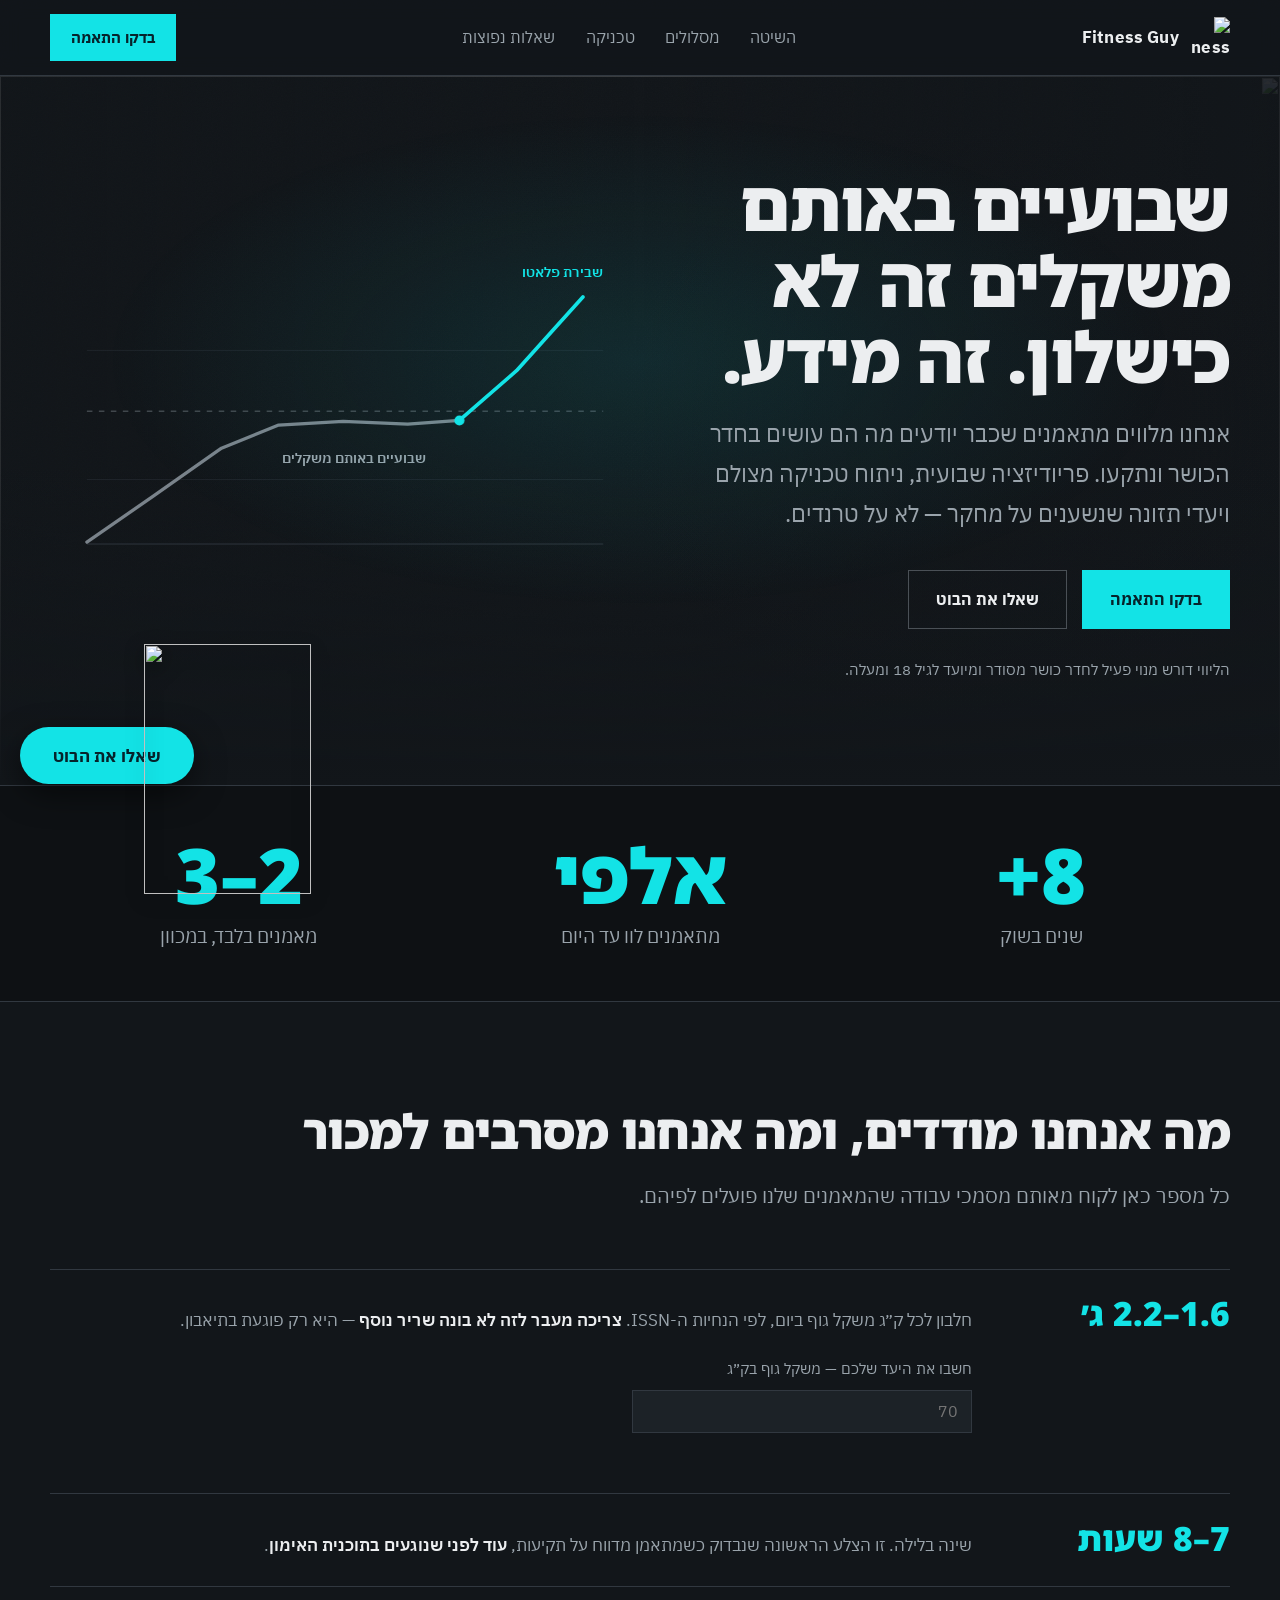
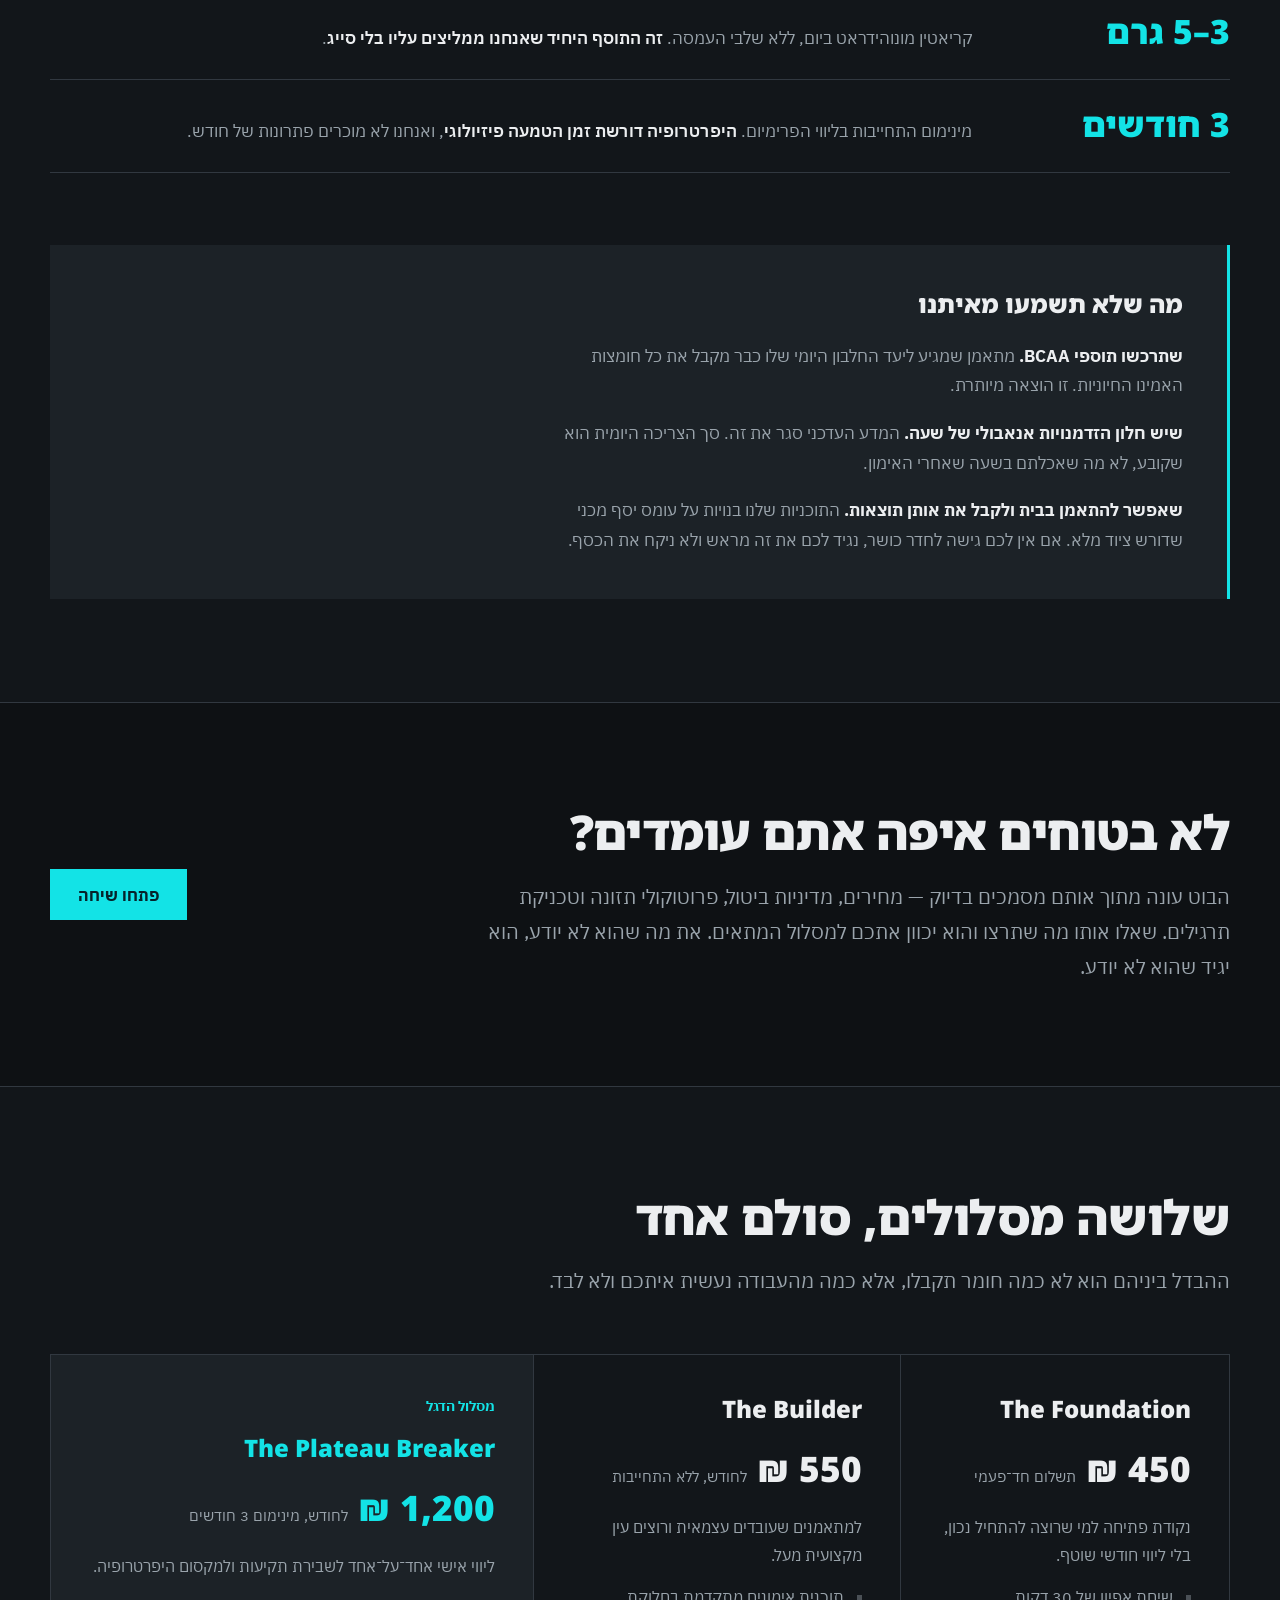
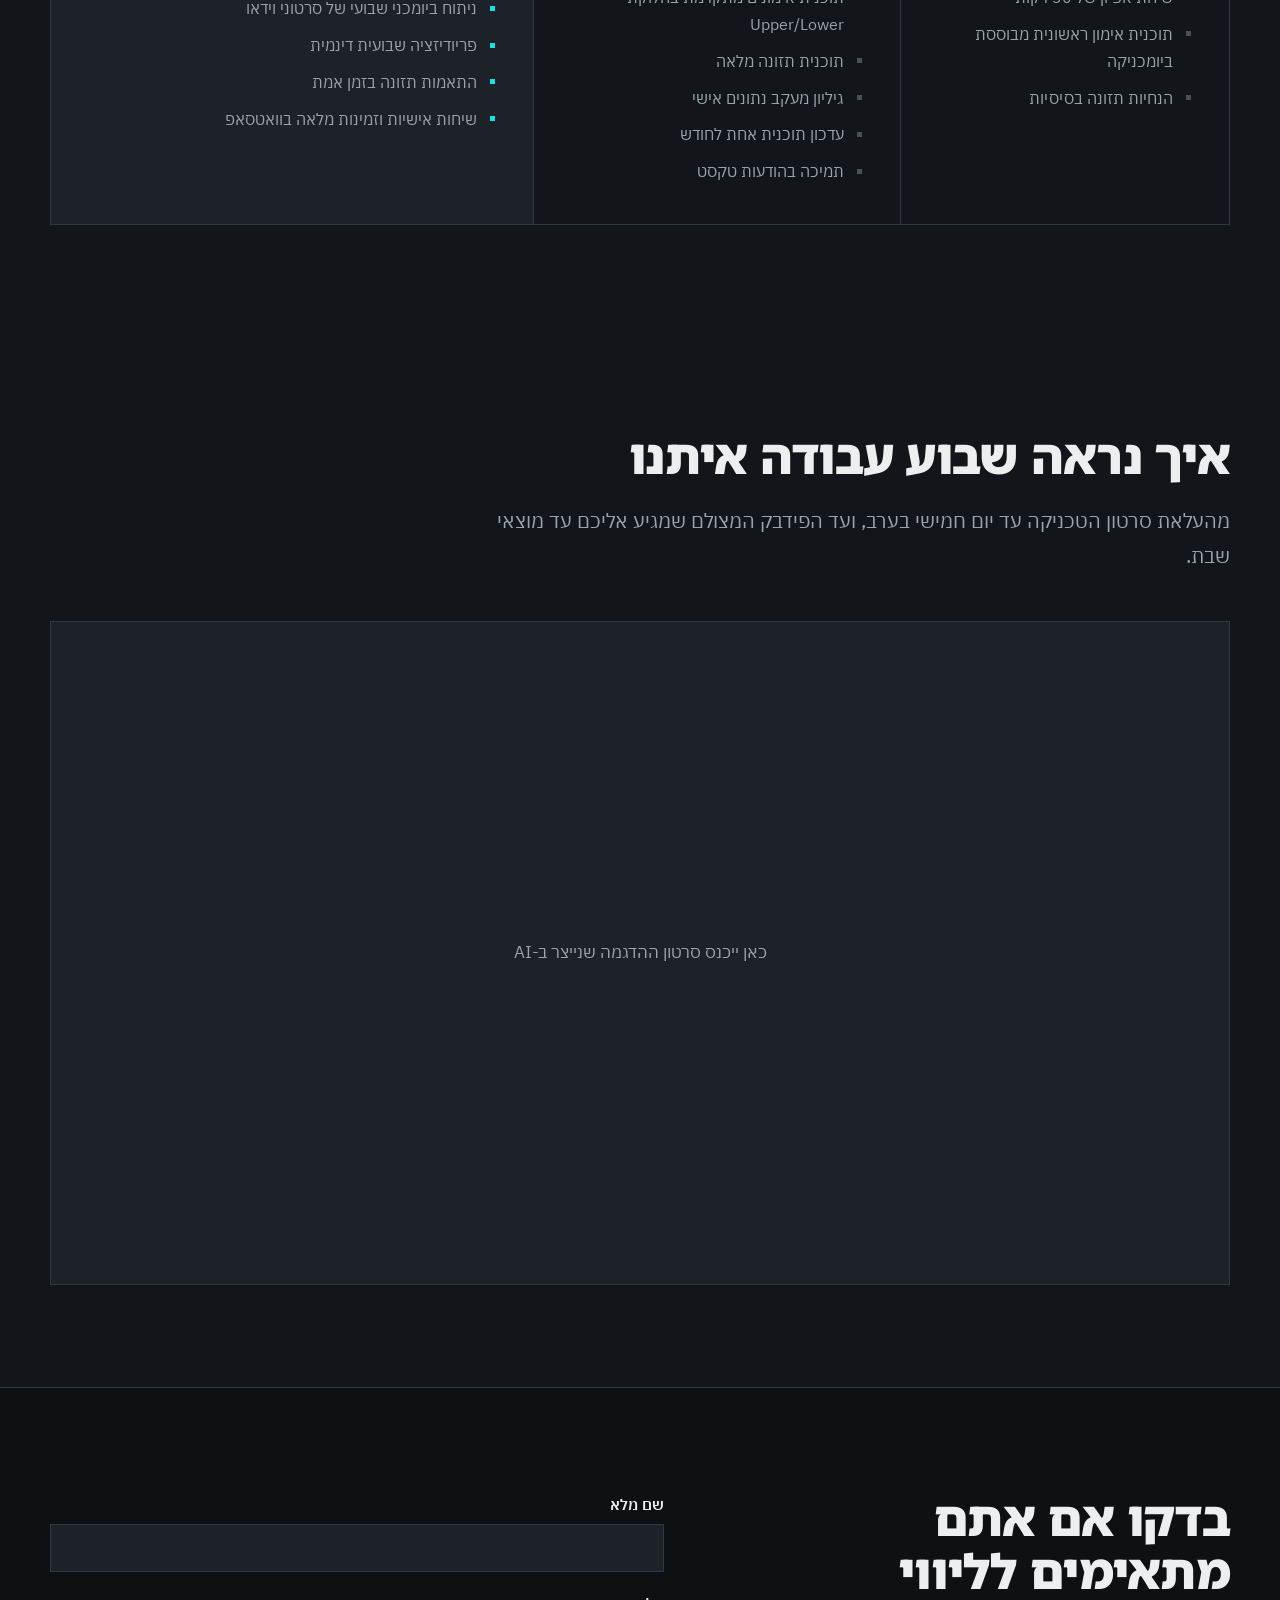
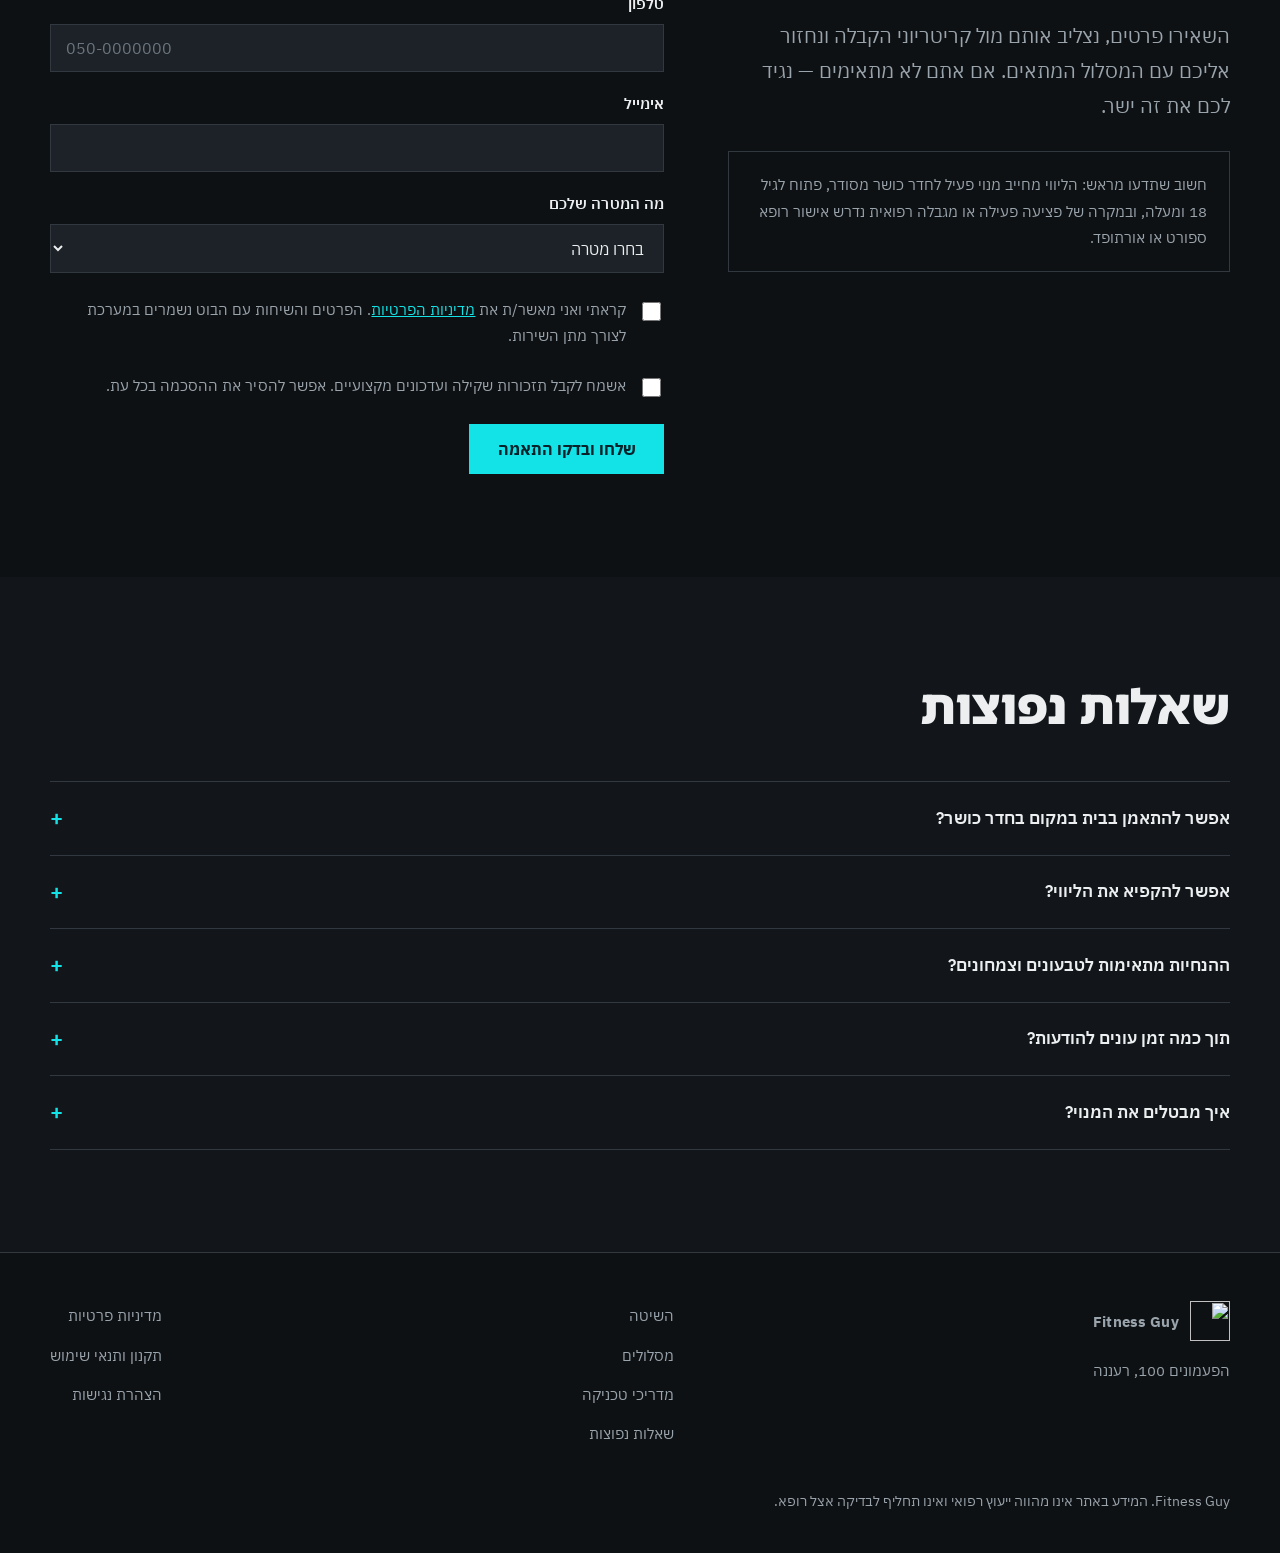
==== commit e517d143: "Add the Telegram step to the lead result and fix phone validation The result screen now points to th" ====
--- a/app/index.html
+++ b/app/index.html
@@ -268,6 +268,11 @@
         <div class="result" id="result" hidden>
           <h3 id="result-title"></h3>
           <p id="result-body"></p>
+          <p class="result-next">שלחנו לכם מייל עם הפרטים. הצעד הבא: להתחבר לבוט שלנו בטלגרם, לשאלות, לליווי ולתזכורות שקילה. כשהבוט יבקש, מסרו לו את אותו מספר טלפון.</p>
+          <a class="btn btn-primary btn-telegram" href="https://t.me/fitnessguy1_bot" target="_blank" rel="noopener">
+            <svg viewBox="0 0 24 24" width="20" height="20" aria-hidden="true" focusable="false"><path fill="currentColor" d="M21.94 4.3 18.7 19.6c-.24 1.08-.88 1.35-1.79.84l-4.94-3.64-2.38 2.3c-.26.26-.49.49-1 .49l.35-5.03 9.16-8.28c.4-.35-.09-.55-.62-.2L6.16 13.2l-4.87-1.52c-1.06-.33-1.08-1.06.22-1.57L20.55 2.78c.88-.33 1.65.2 1.39 1.52Z"/></svg>
+            פתיחת הבוט בטלגרם
+          </a>
         </div>
       </div>
     </div>
--- a/app/styles.css
+++ b/app/styles.css
@@ -306,6 +306,12 @@
   max-width: 14ch;
 }
 
+@media (min-width: 901px) {
+  .hero .lede {
+    font-size: clamp(1.3rem, 0.95rem + 0.6vw, 1.45rem);
+  }
+}
+
 .hero-actions {
   display: flex;
   flex-wrap: wrap;
@@ -424,9 +430,13 @@
 .stats { padding-block: clamp(2rem, 4vw, 3rem); border-bottom: var(--rule); background: var(--base-deep); }
 .stats-in { display: grid; grid-template-columns: repeat(3, minmax(0, 1fr)); gap: 1.5rem; text-align: center; }
 .stats-in div { display: grid; gap: .3rem; justify-items: center; }
-.stats-in strong { font-family: var(--display); font-weight: 900; font-size: clamp(1.6rem, 1.2rem + 1.6vw, 2.4rem); color: var(--accent); }
-.stats-in span { color: var(--bone-dim); font-size: .95rem; }
-@media (max-width: 640px) { .stats-in { grid-template-columns: 1fr; } }
+.stats-in strong { font-family: var(--display); font-weight: 900; font-size: clamp(3.2rem, 2.4rem + 3.2vw, 4.8rem); line-height: 1.05; color: var(--accent); }
+.stats-in span { color: var(--bone-dim); font-size: clamp(1.05rem, 0.95rem + 0.4vw, 1.2rem); }
+@media (max-width: 640px) {
+  .stats-in { grid-template-columns: 1fr; gap: 1.1rem; }
+  .stats-in strong { font-size: 2.4rem; }
+  .stats-in span { font-size: 0.95rem; }
+}
 
 /* ---------- השיטה ---------- */
 
@@ -769,6 +779,25 @@
 .result h3 {
   color: var(--accent);
   margin-bottom: 0.8rem;
+}
+
+.result-next {
+  margin: 1.25rem 0 1rem;
+  color: var(--bone-dim);
+  font-size: 0.96rem;
+}
+
+.btn-telegram {
+  display: inline-flex;
+  align-items: center;
+  gap: 0.6rem;
+}
+
+@media (max-width: 640px) {
+  .btn-telegram {
+    display: flex;
+    justify-content: center;
+  }
 }
 
 [hidden] {
@@ -1054,6 +1083,7 @@
   font-size: 0.96rem;
   line-height: 1.6;
   max-width: 85%;
+  white-space: pre-line; /* תשובות הבוט מגיעות עם שורות ורשימות "•" */
 }
 
 .msg-bot {
@@ -1246,6 +1276,7 @@
 .tech-list button:hover { color: var(--bone); }
 .tech-list button[aria-current="true"] { color: var(--accent); font-weight: 600; }
 .tech-video { aspect-ratio: 16/9; background: var(--surface); border: var(--rule); display: grid; place-items: center; color: var(--bone-dim); text-align: center; padding: 1.5rem; }
+.tech-video.has-video { padding: 0; overflow: hidden; }
 .tech-video video { width: 100%; height: 100%; object-fit: cover; }
 .tech-detail h2 { margin: 1.5rem 0 .5rem; }
 .tech-detail h3 { margin: 1.75rem 0 .6rem; }
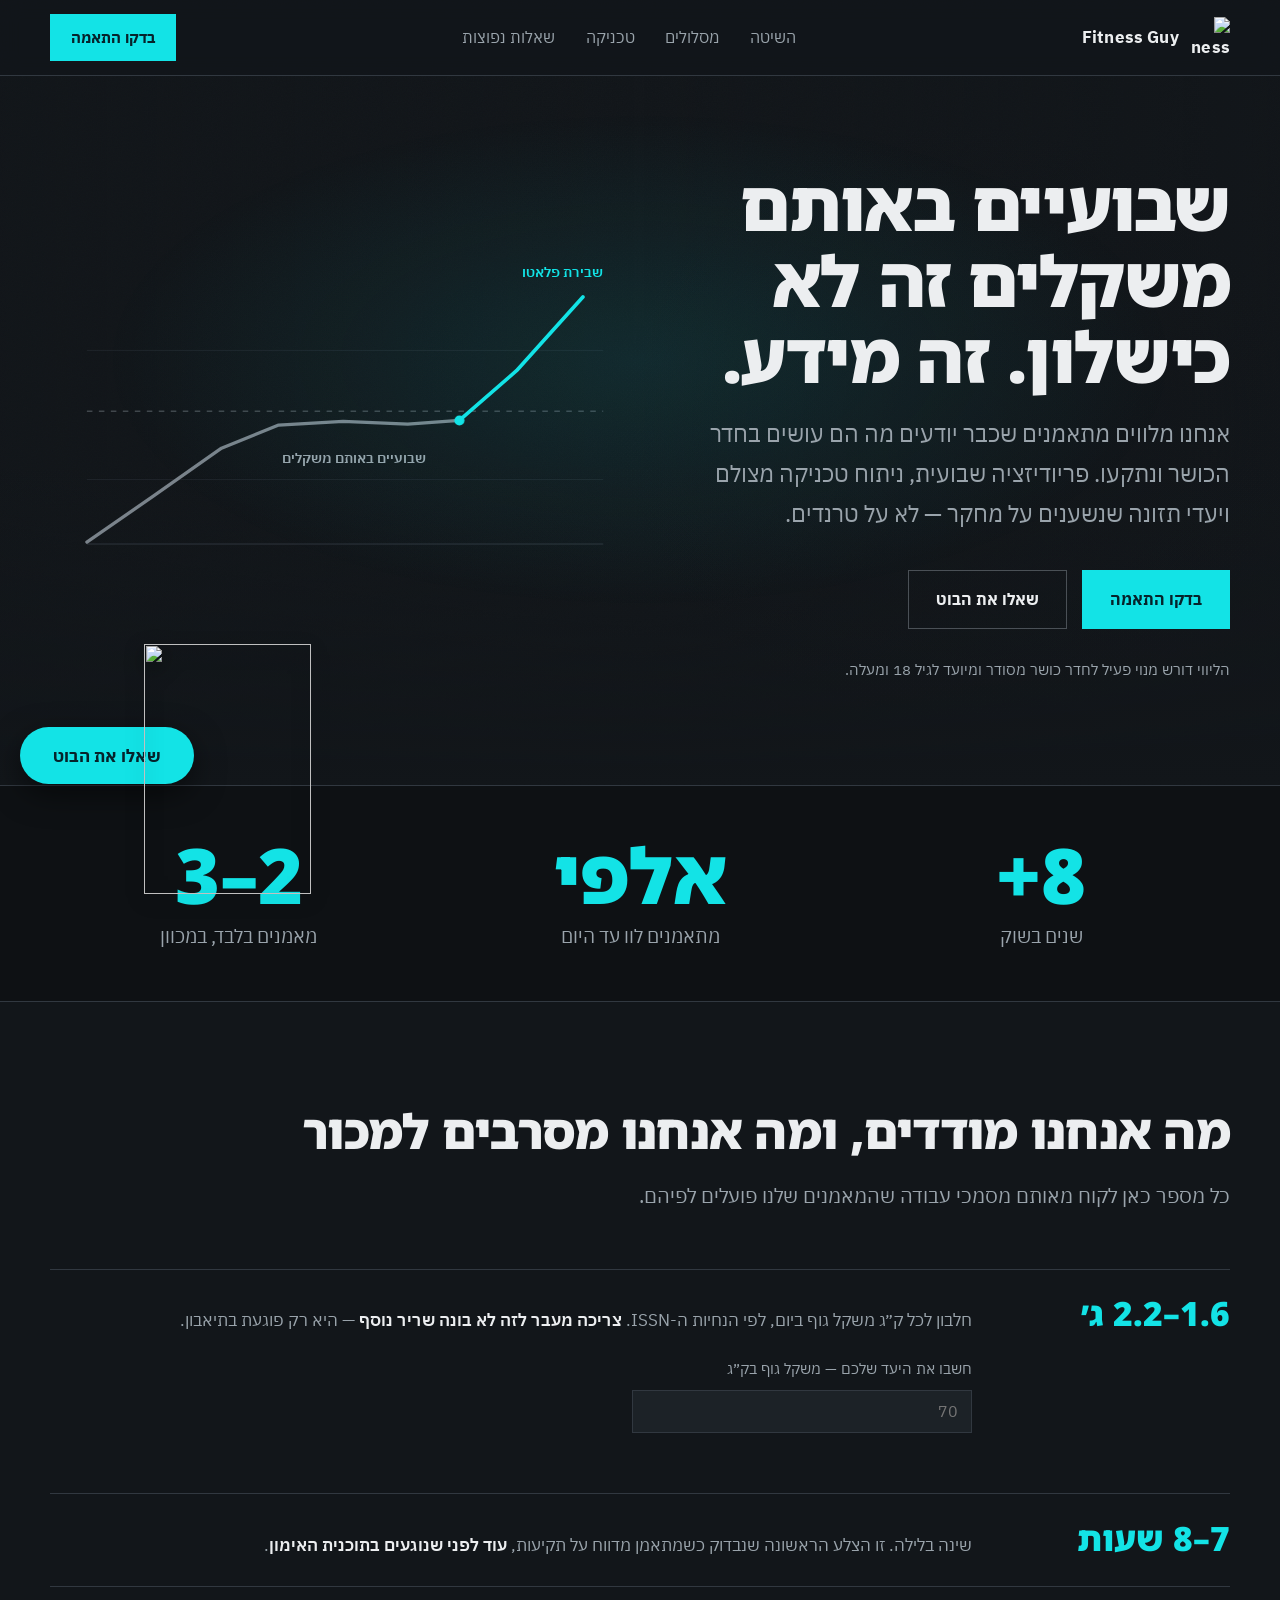
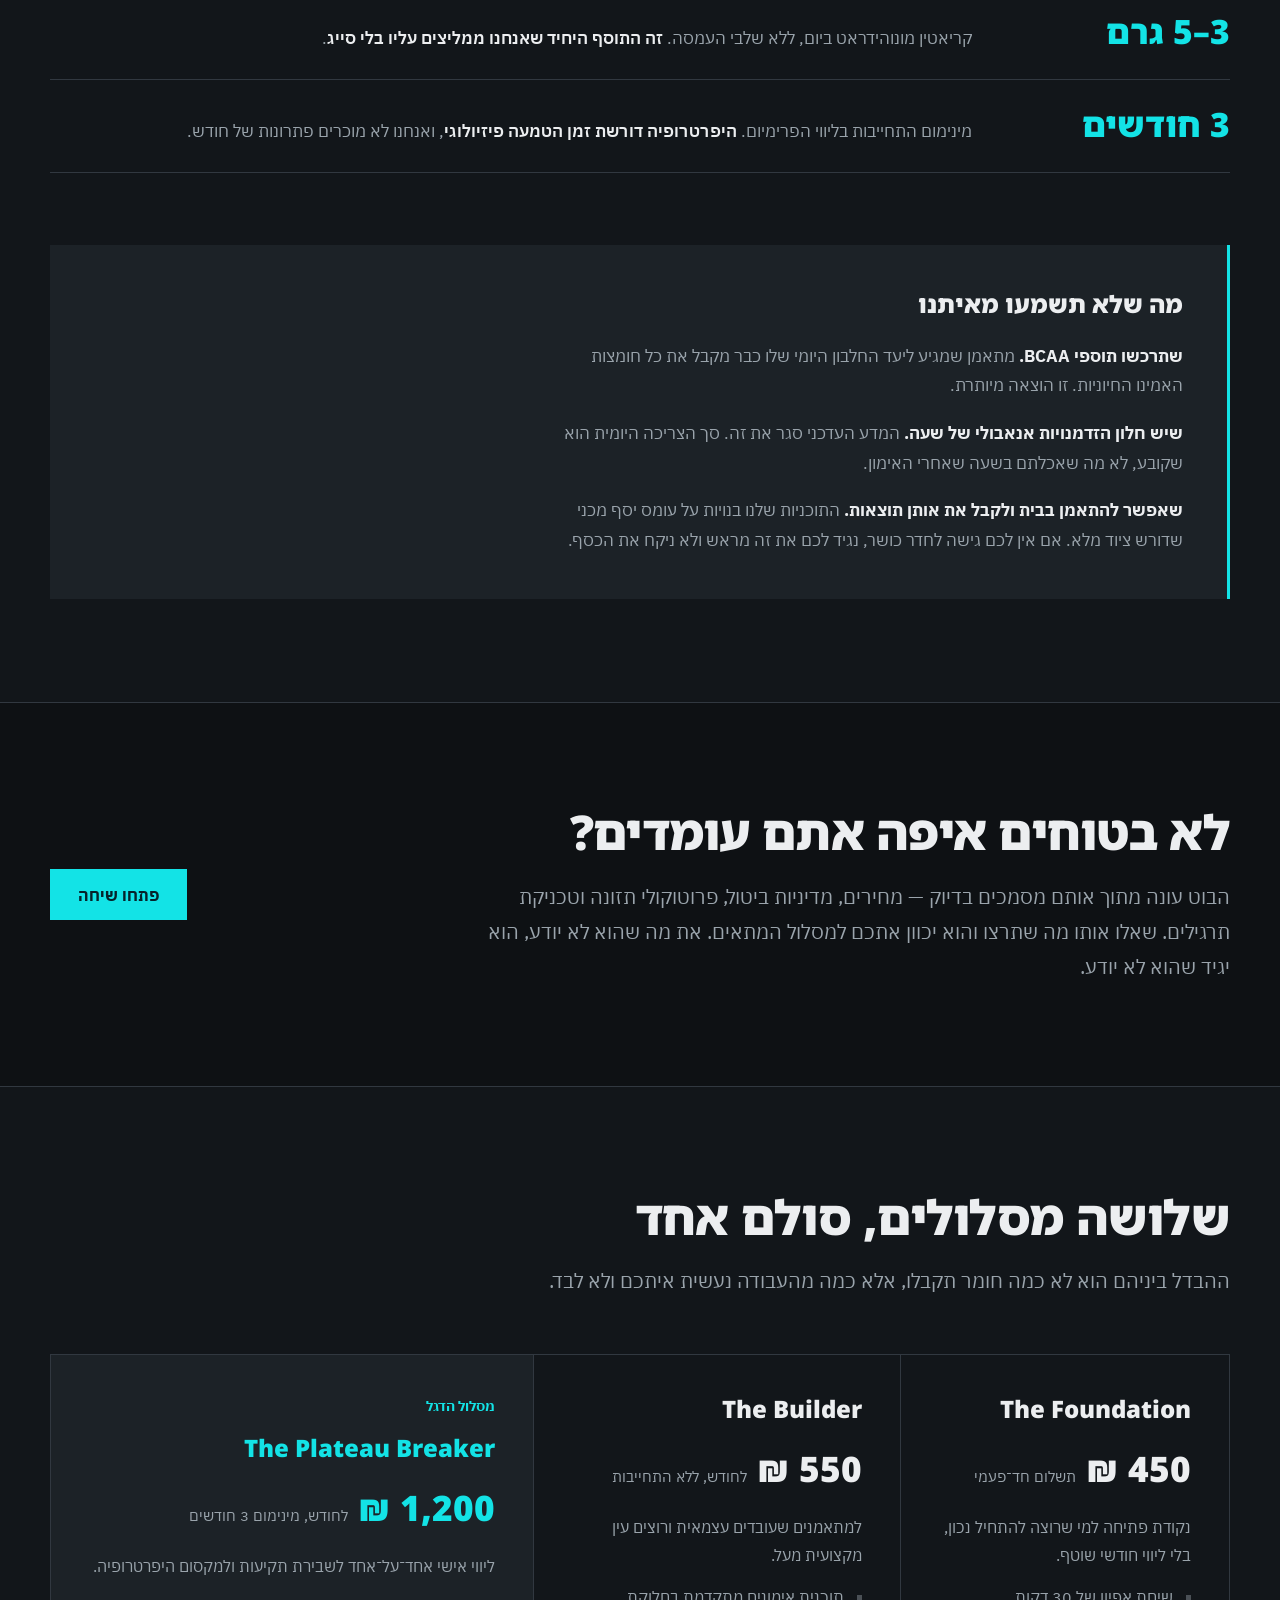
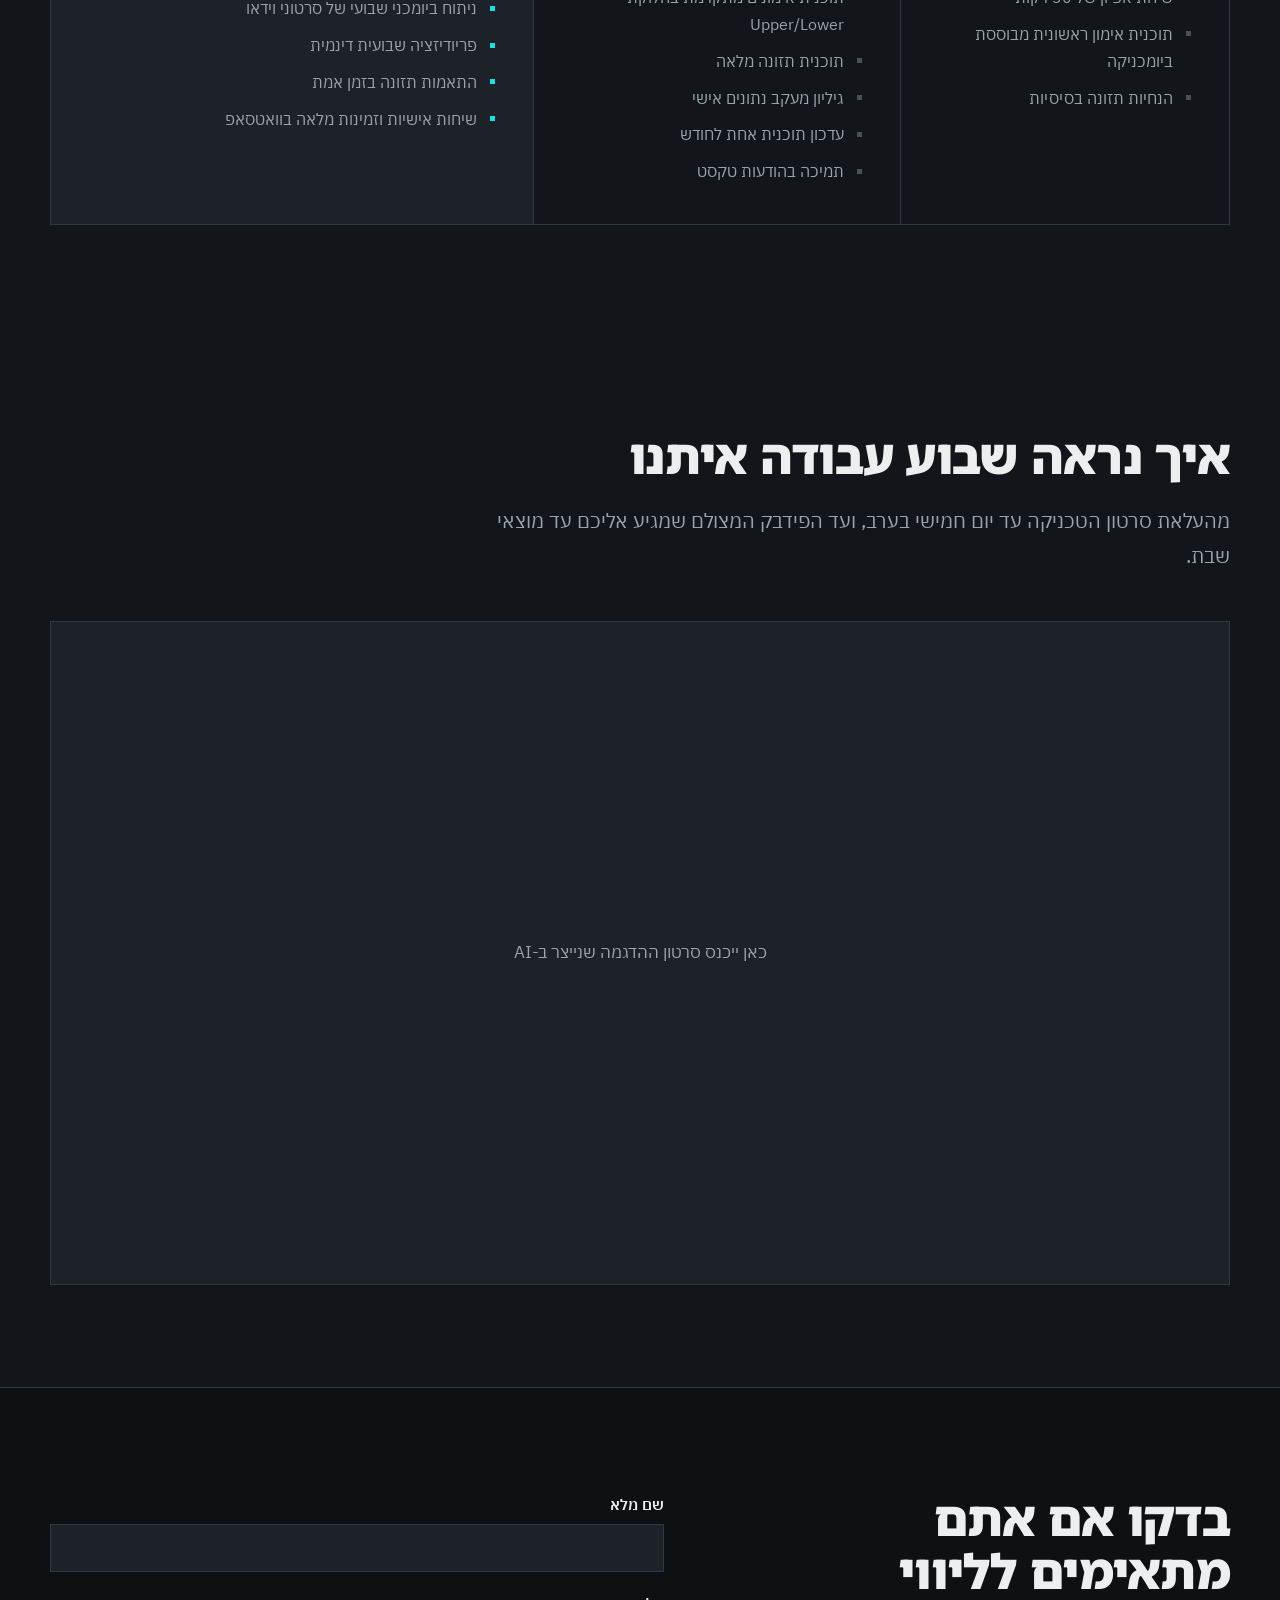
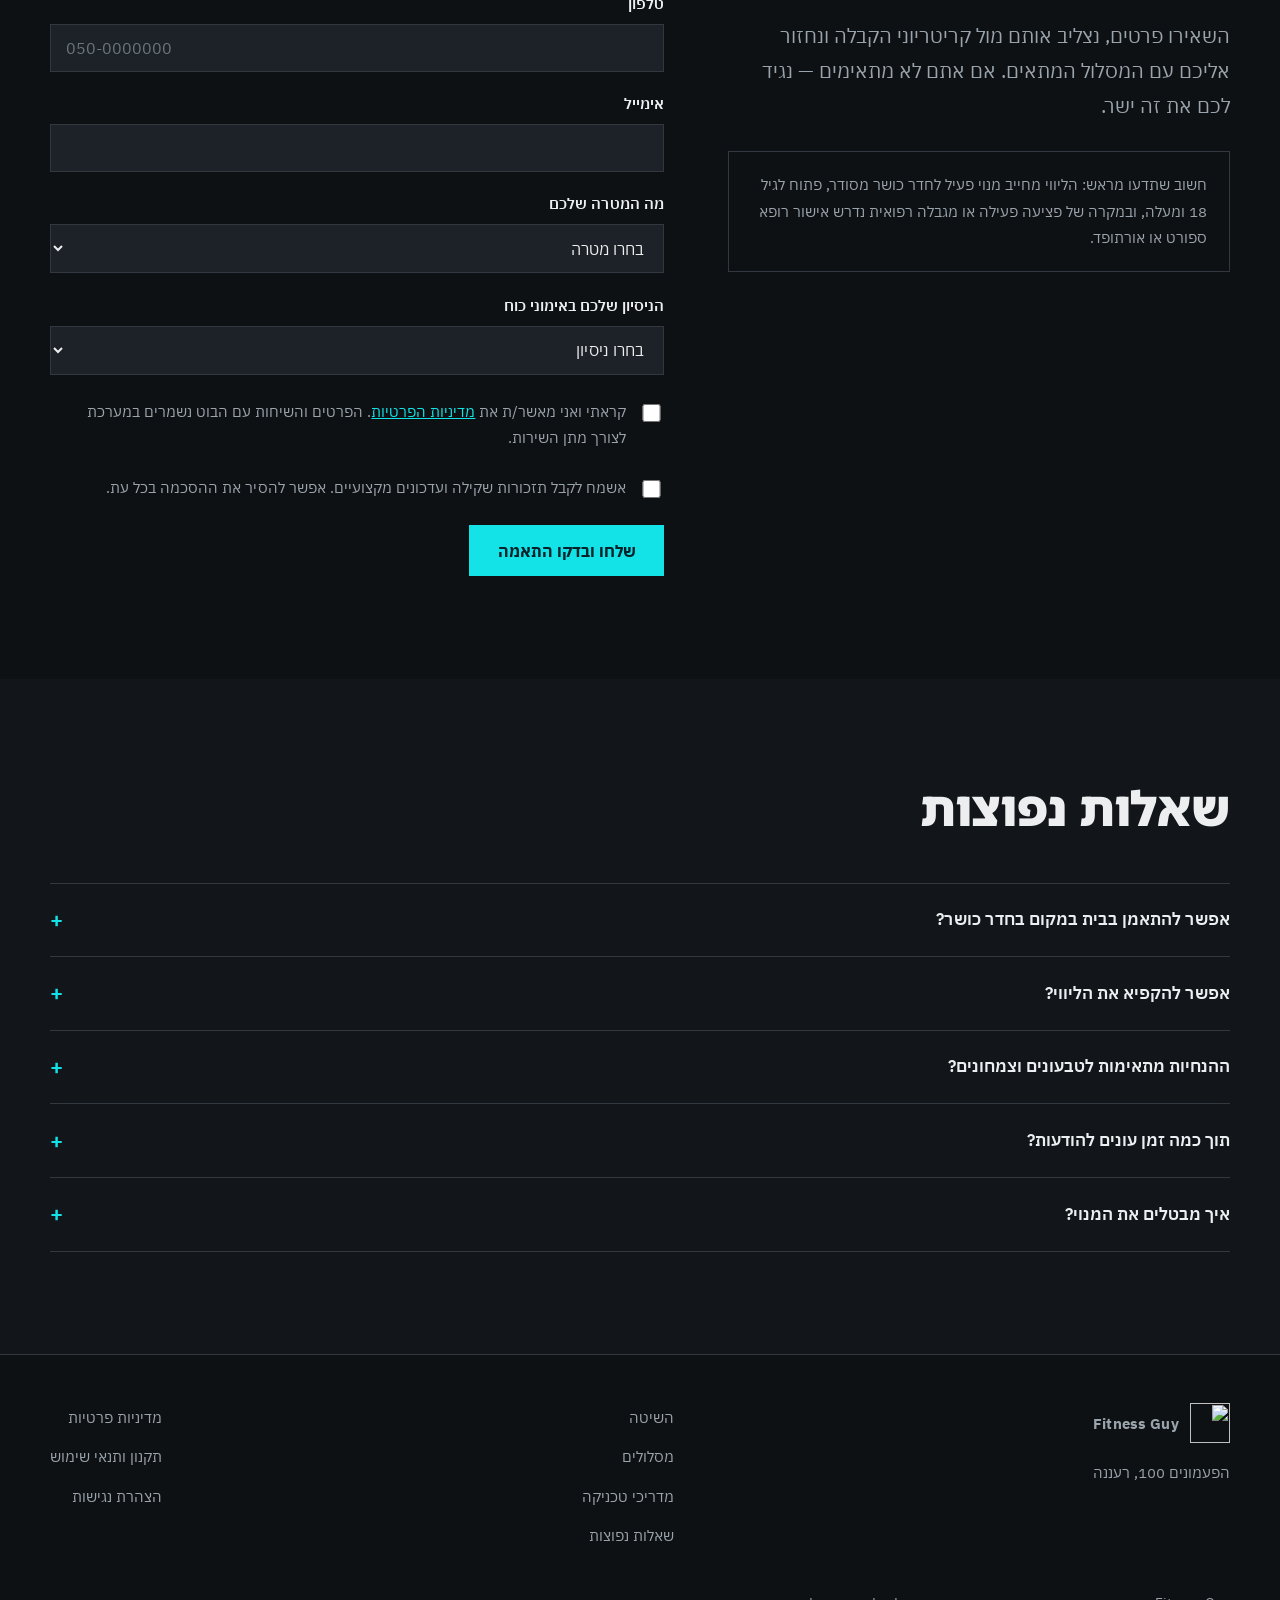
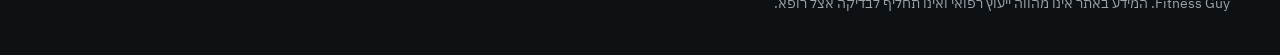
==== commit d8ccae42: "Match leads by experience level, with the model only after a chat The knowledge base splits the trac" ====
--- a/app/index.html
+++ b/app/index.html
@@ -246,6 +246,16 @@
             </select>
           </div>
 
+          <div class="field">
+            <label for="f-level">הניסיון שלכם באימוני כוח</label>
+            <select id="f-level" name="level" required>
+              <option value="">בחרו ניסיון</option>
+              <option value="beginner">מתחיל (עד חצי שנה)</option>
+              <option value="intermediate">מתאמן כבר תקופה</option>
+              <option value="stuck">מתאמן ותקוע</option>
+            </select>
+          </div>
+
           <div class="consent">
             <input id="f-privacy" name="privacy" type="checkbox" required>
             <label for="f-privacy">קראתי ואני מאשר/ת את <a href="privacy.html">מדיניות הפרטיות</a>. הפרטים והשיחות עם הבוט נשמרים במערכת לצורך מתן השירות.</label>
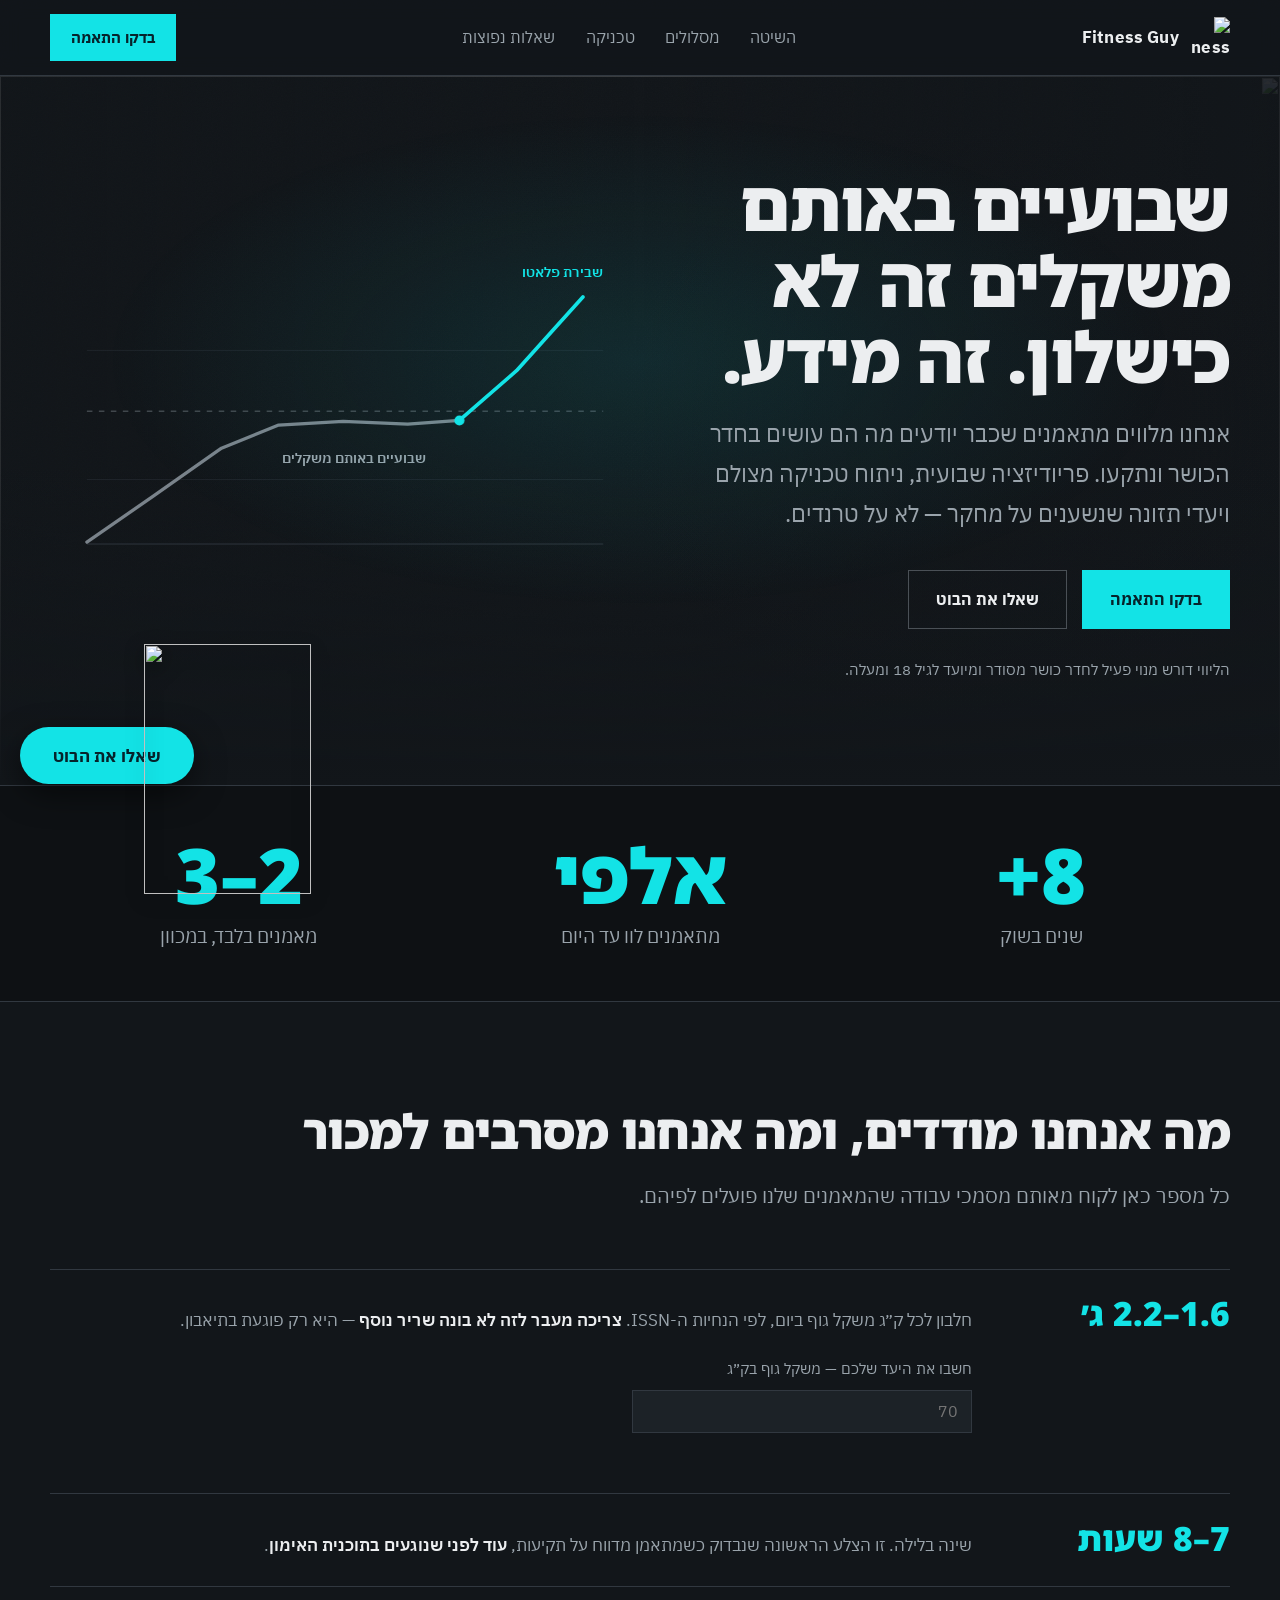
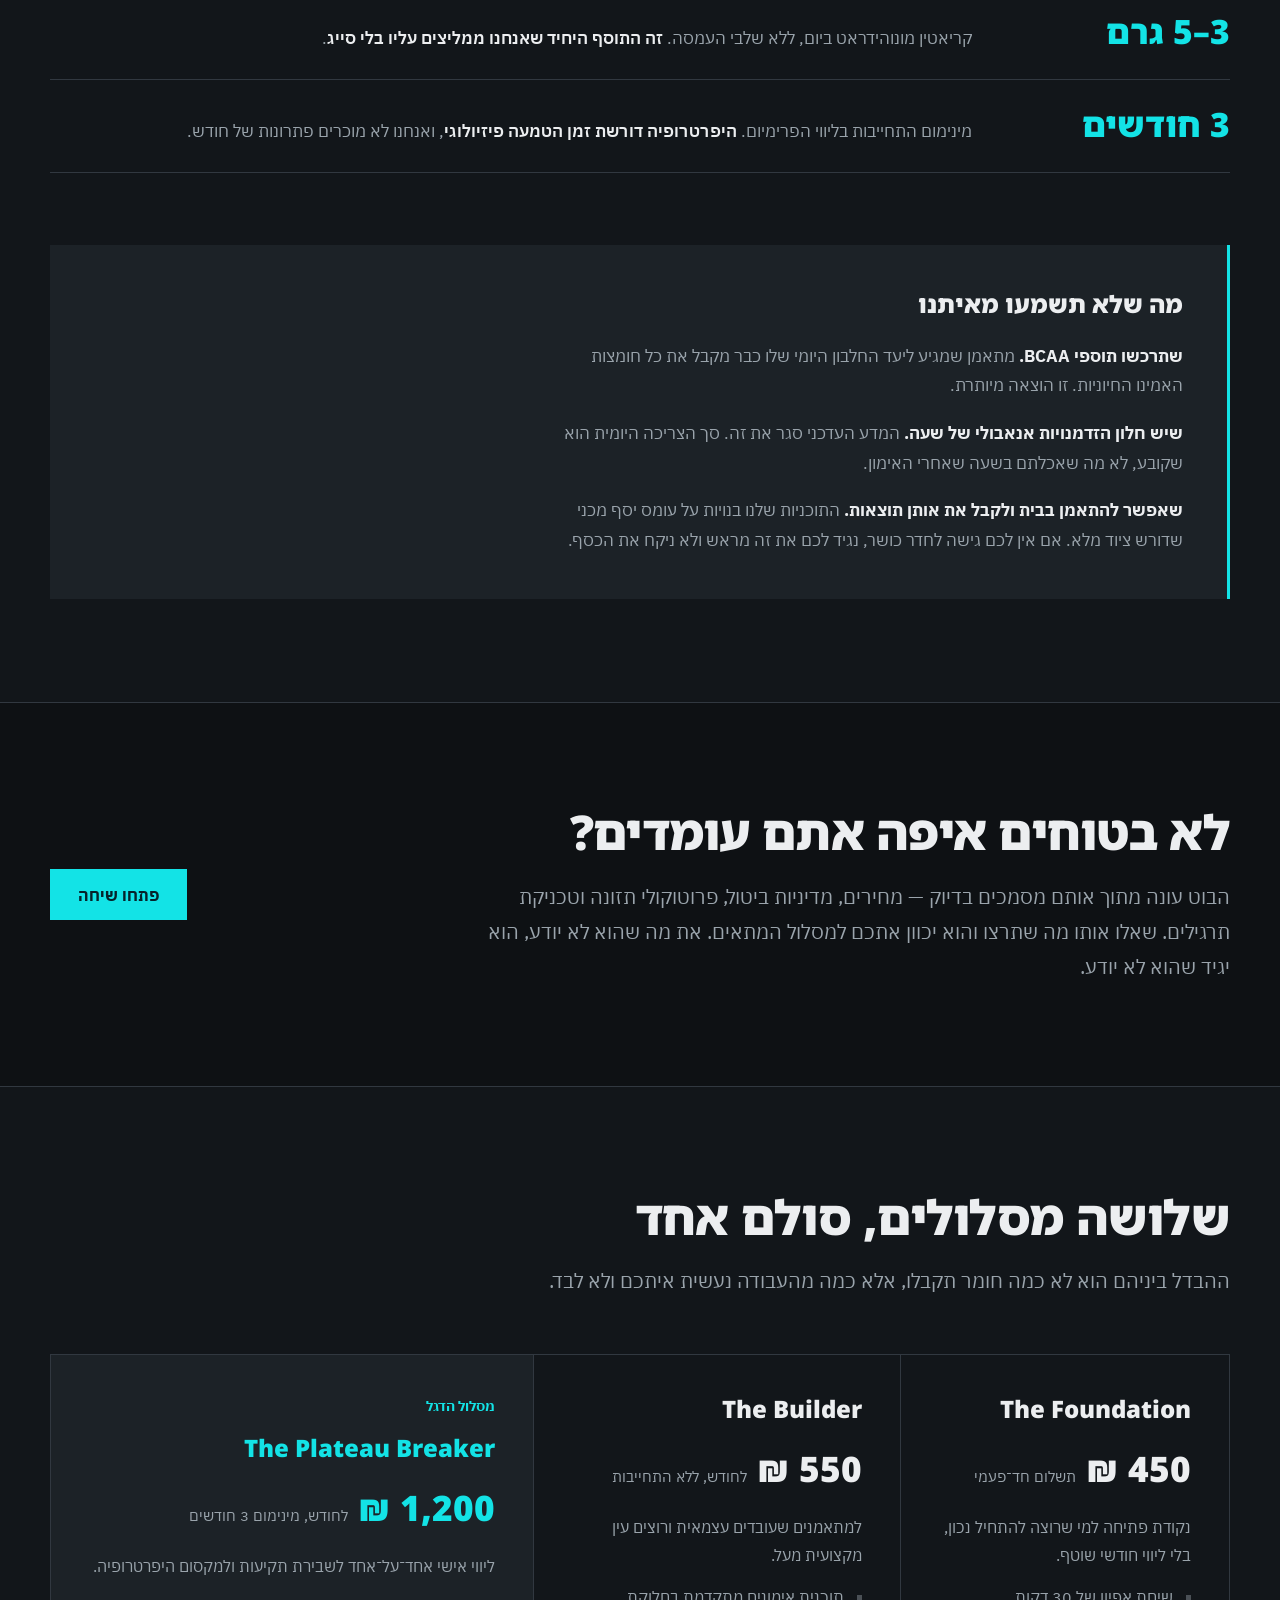
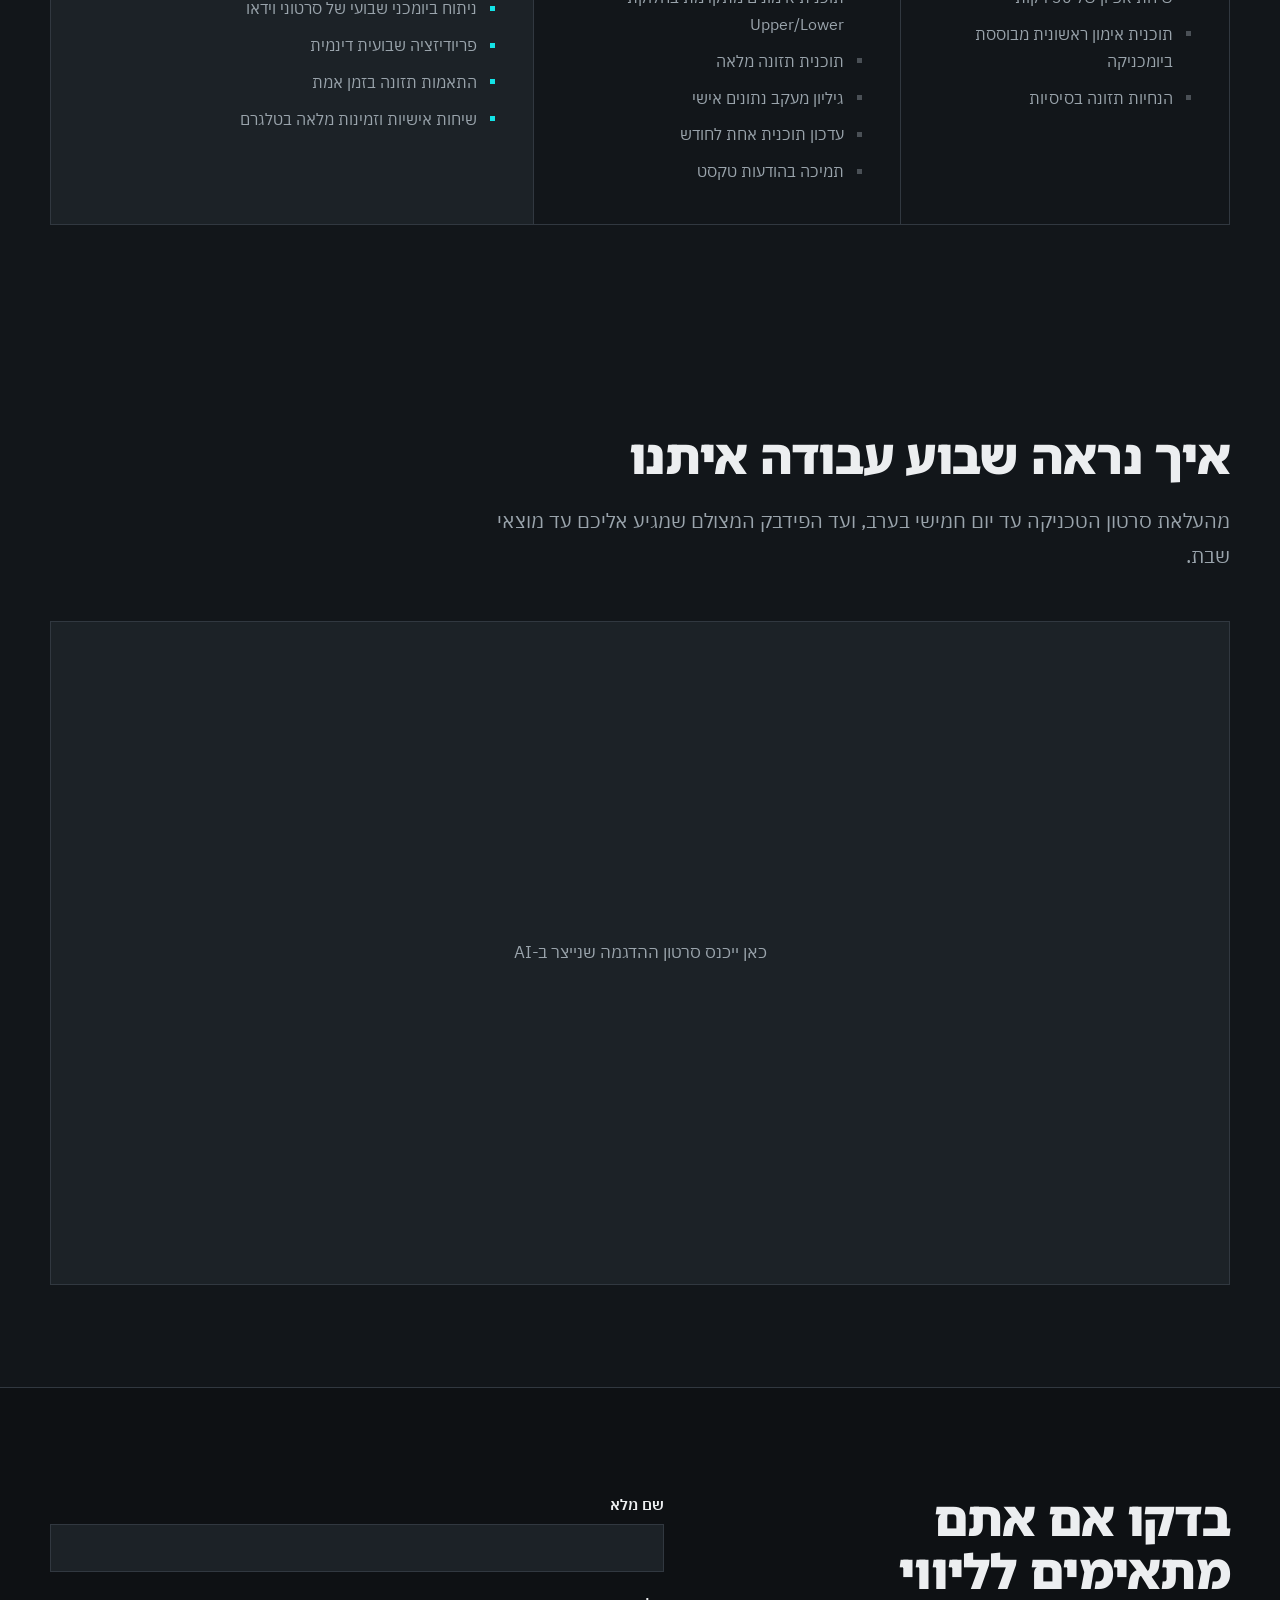
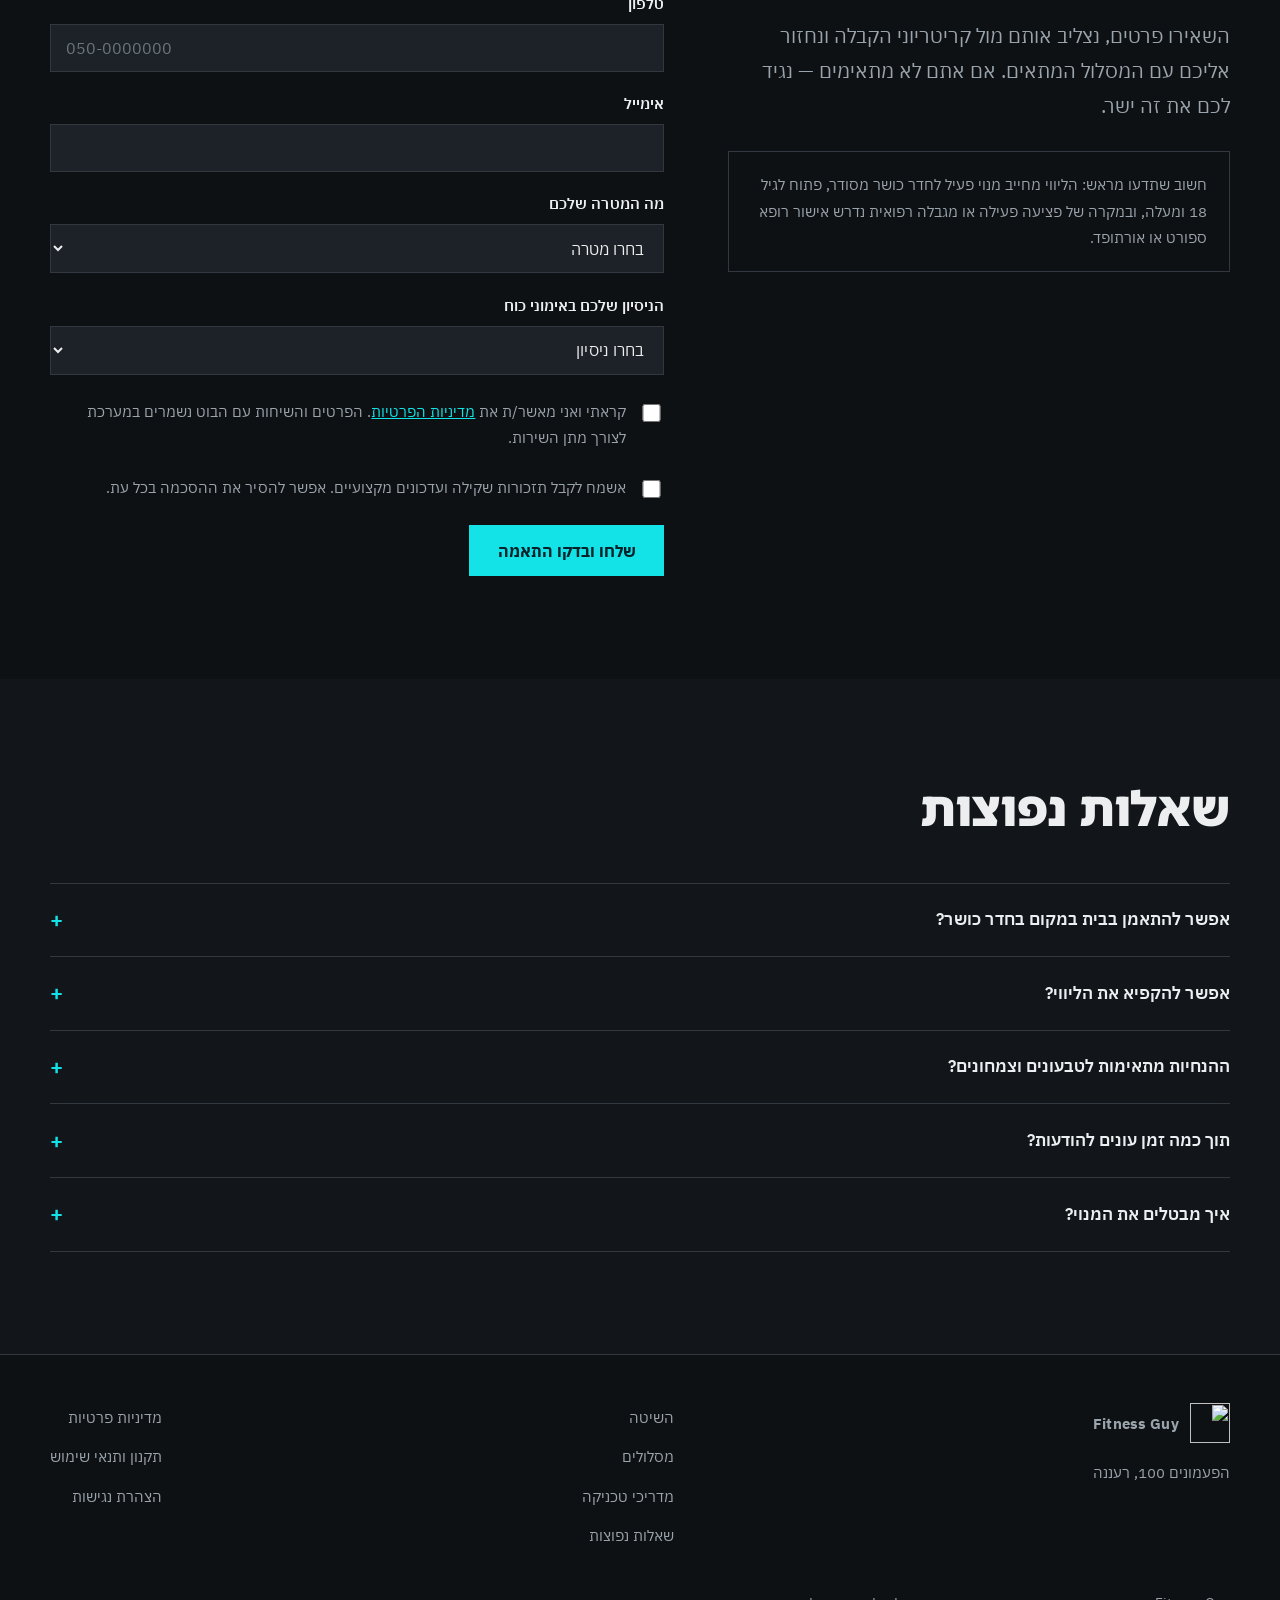
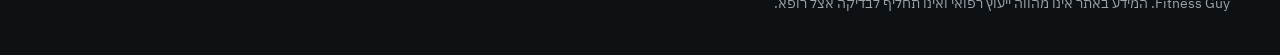
==== commit 843baf66: "Replace the WhatsApp channel with a real handoff to the team There is no WhatsApp line, so the knowl" ====
--- a/app/index.html
+++ b/app/index.html
@@ -191,7 +191,7 @@
             <li>ניתוח ביומכני שבועי של סרטוני וידאו</li>
             <li>פריודיזציה שבועית דינמית</li>
             <li>התאמות תזונה בזמן אמת</li>
-            <li>שיחות אישיות וזמינות מלאה בוואטסאפ</li>
+            <li>שיחות אישיות וזמינות מלאה בטלגרם</li>
           </ul>
         </article>
       </div>
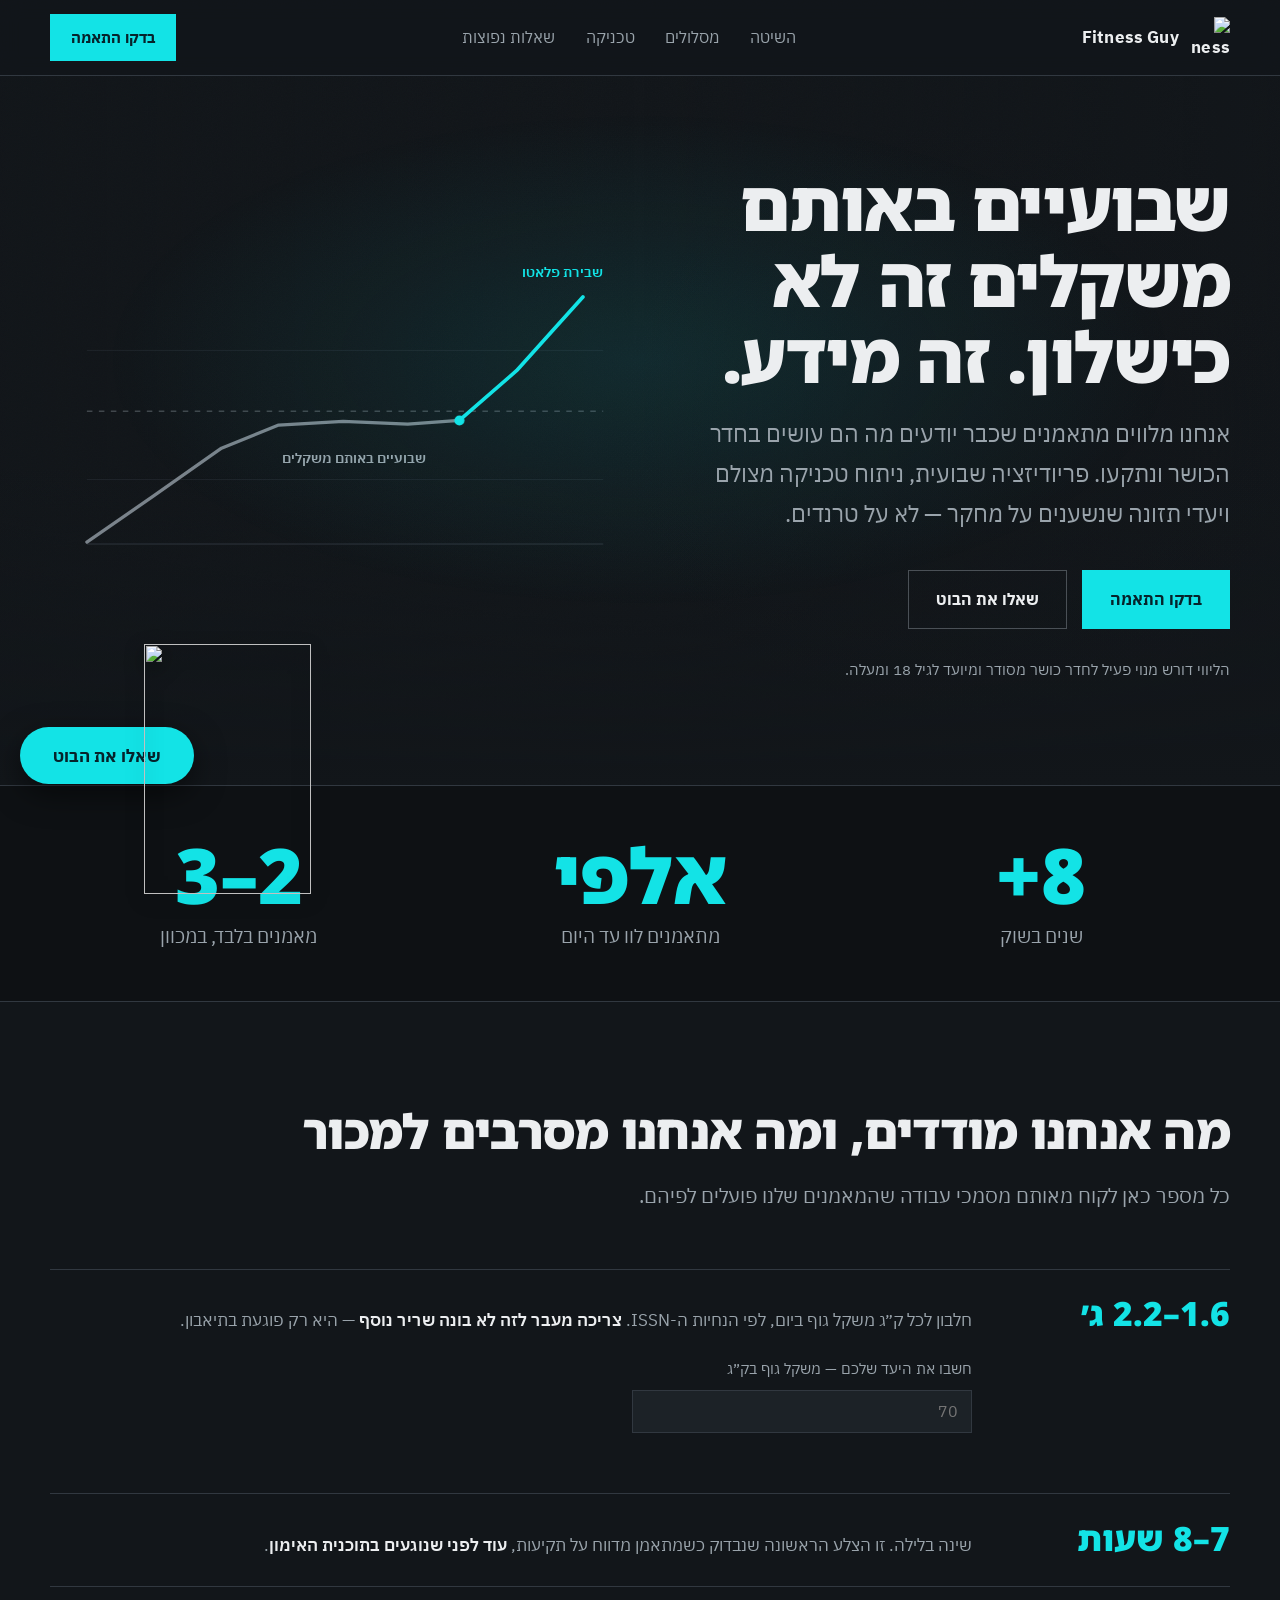
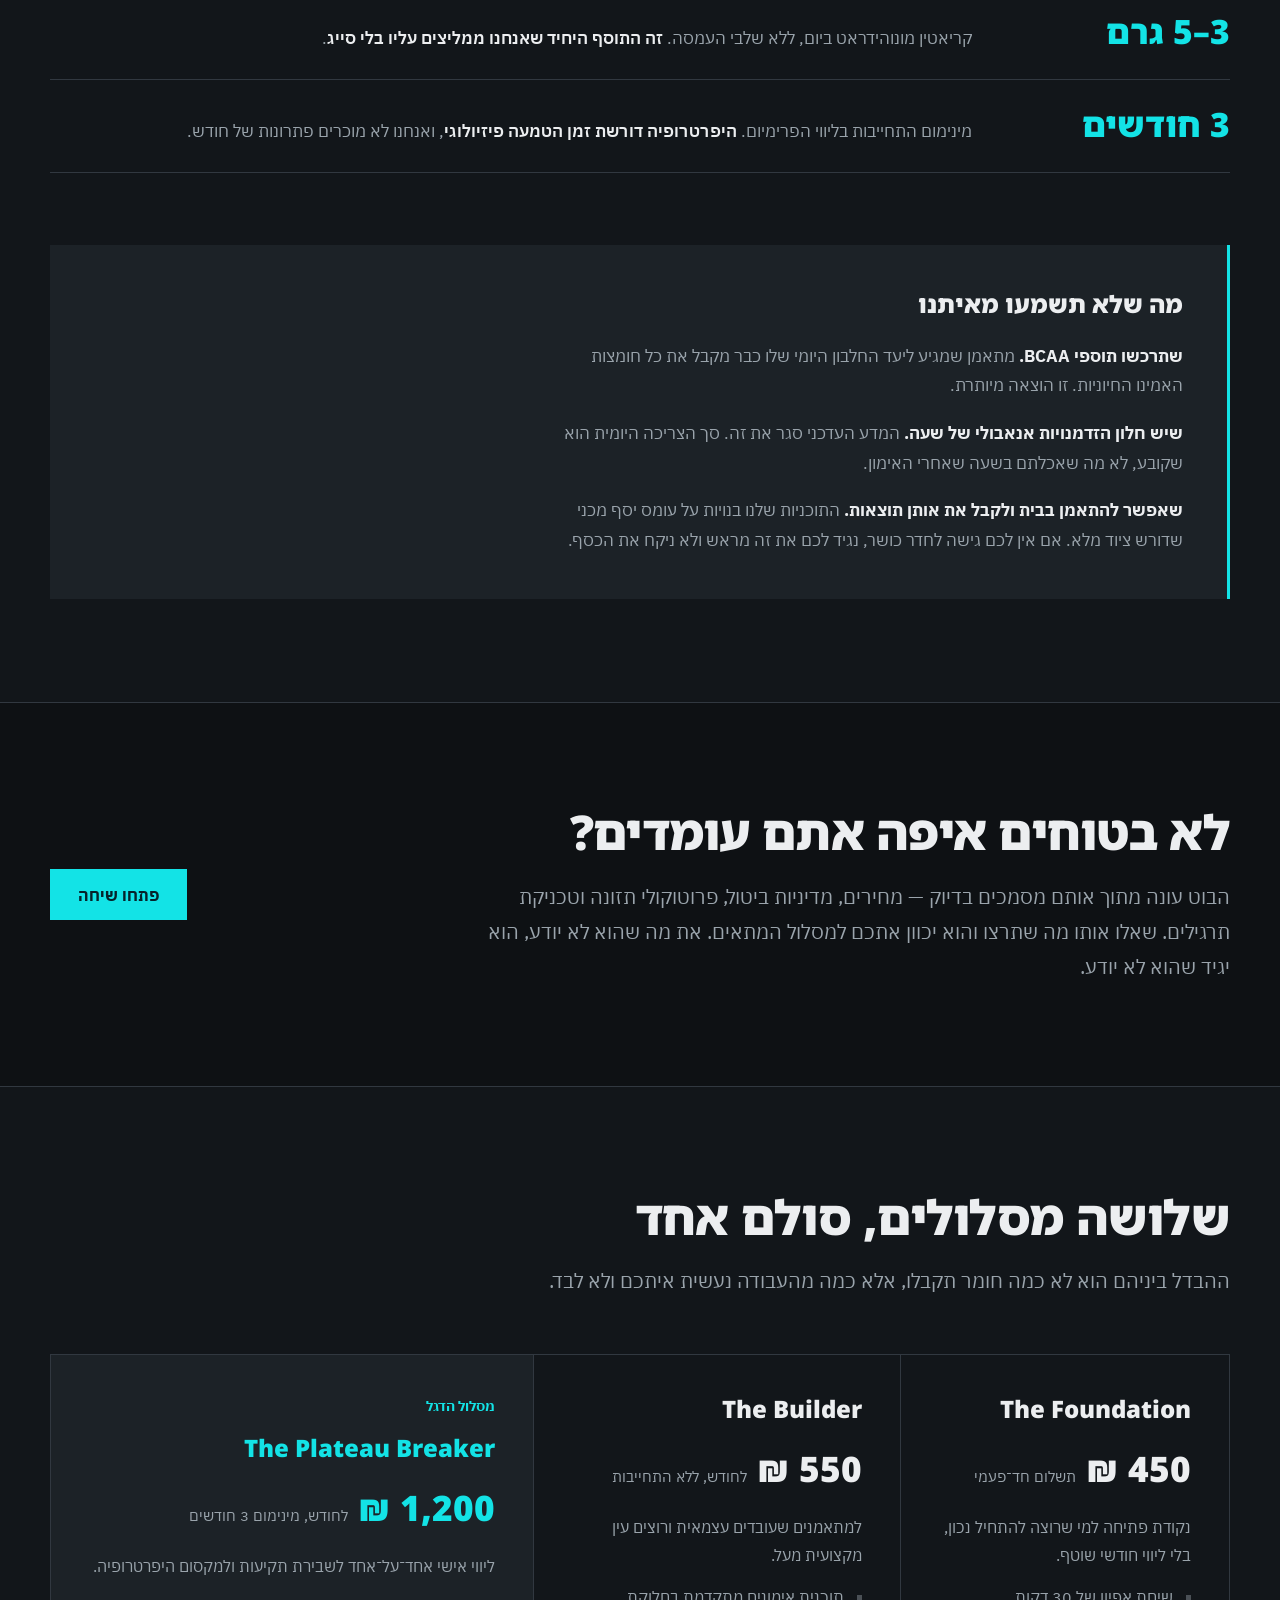
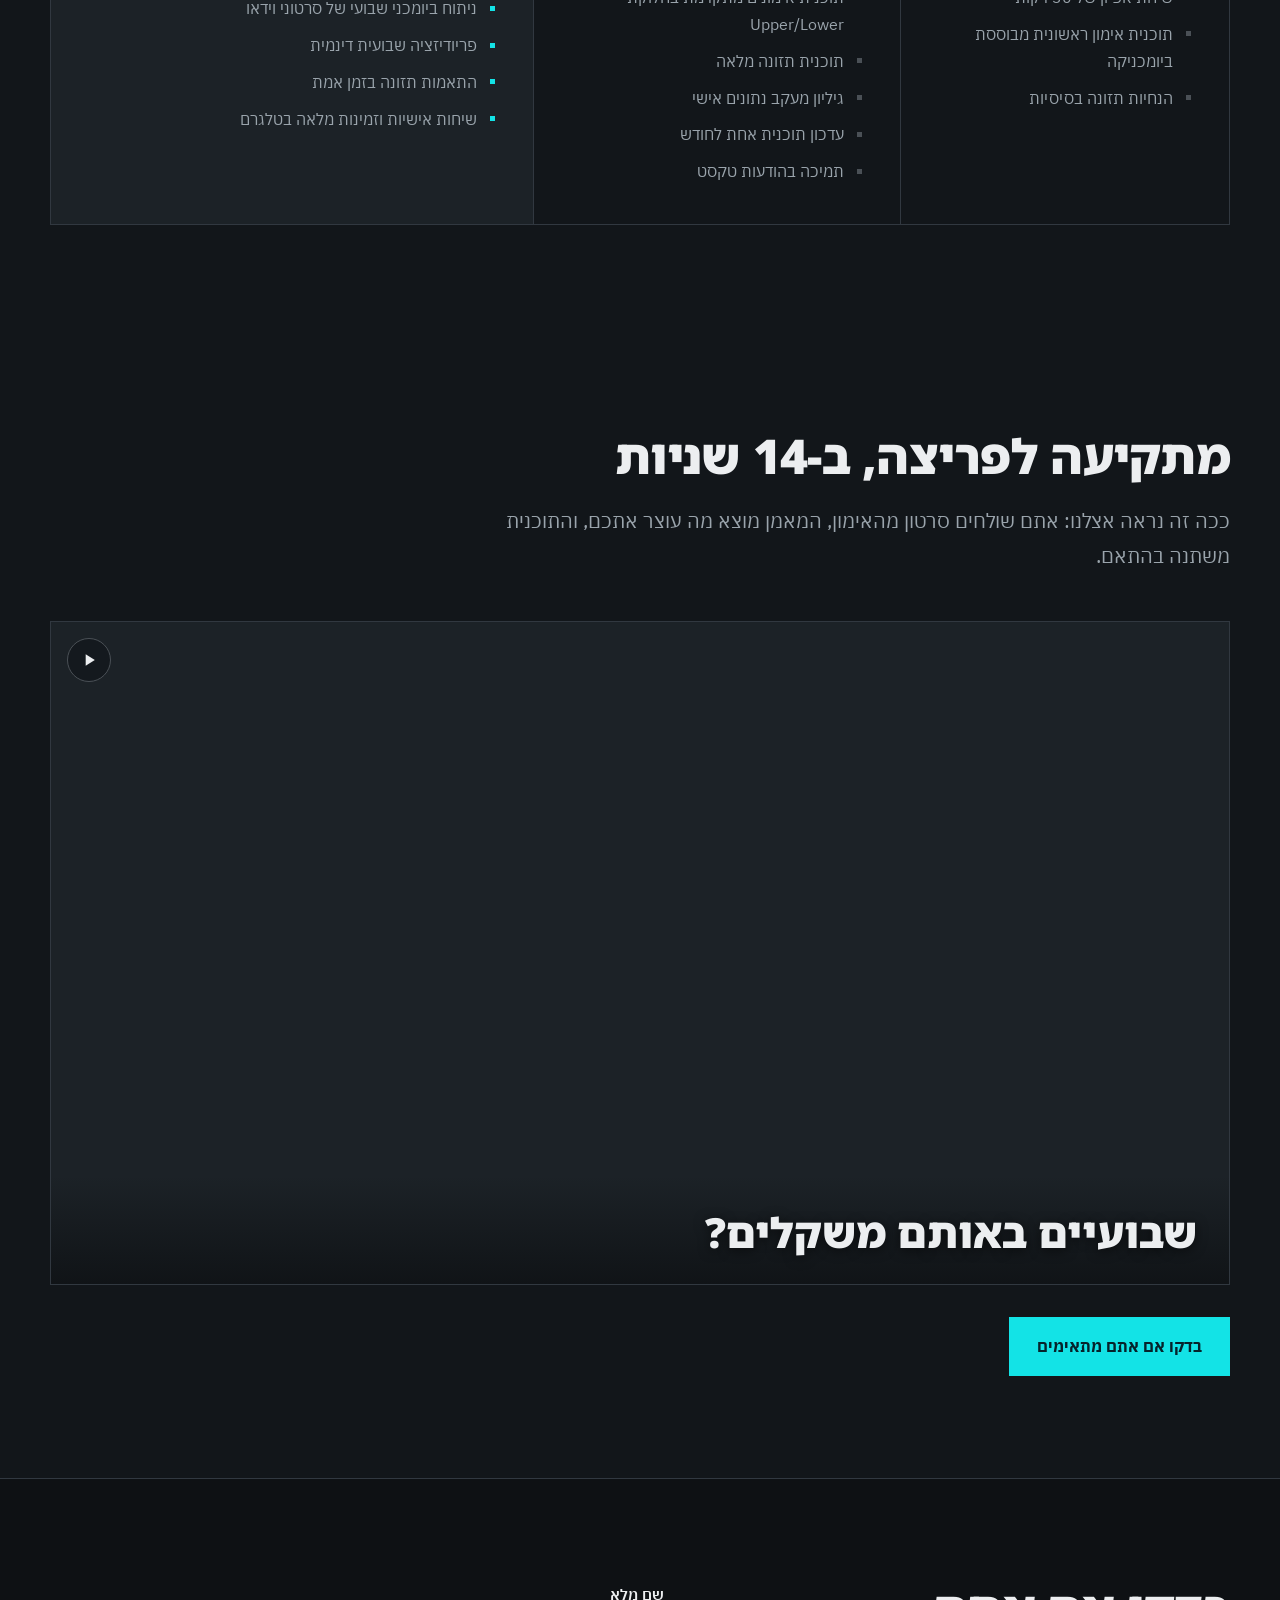
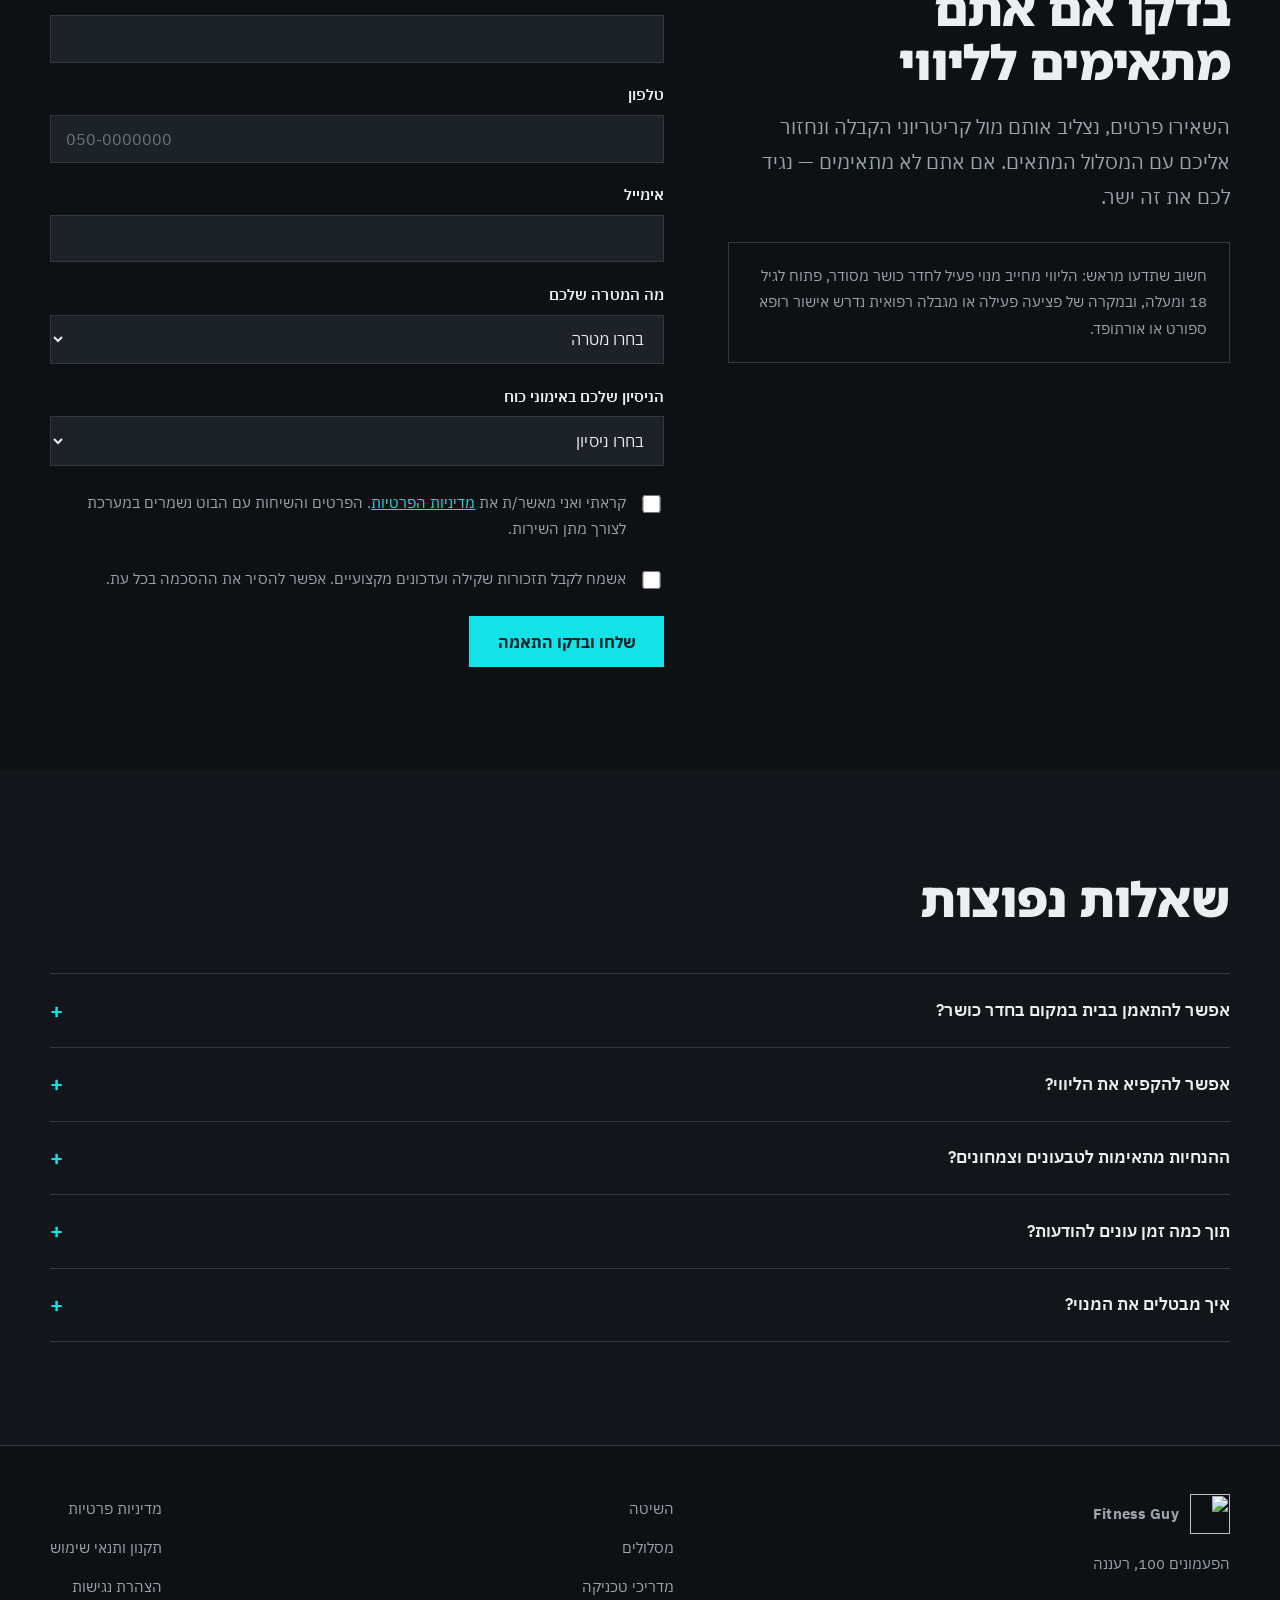
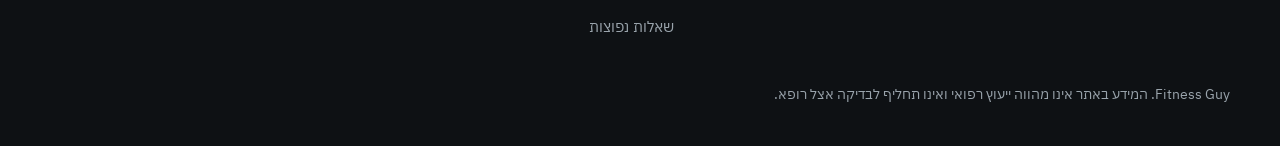
==== commit 54aa9851: "Replace the "work week" section with the brand-story video A 14-second AI video (plateau, coach anal" ====
--- a/app/index.html
+++ b/app/index.html
@@ -50,7 +50,7 @@
   </div>
 </header>
 
-<main id="main">
+<main id="main" tabindex="-1">
 
   <section class="hero">
     <picture class="hero-bg" aria-hidden="true">
@@ -198,13 +198,30 @@
     </div>
   </section>
 
-  <section>
+  <section class="story" id="story">
     <div class="wrap">
-      <h2>איך נראה שבוע עבודה איתנו</h2>
-      <p class="lede">מהעלאת סרטון הטכניקה עד יום חמישי בערב, ועד הפידבק המצולם שמגיע אליכם עד מוצאי שבת.</p>
-      <div class="media-frame">
-        <p>כאן ייכנס סרטון ההדגמה שנייצר ב-AI</p>
-      </div>
+      <h2>מתקיעה לפריצה, ב-14 שניות</h2>
+      <p class="lede">ככה זה נראה אצלנו: אתם שולחים סרטון מהאימון, המאמן מוצא מה עוצר אתכם, והתוכנית משתנה בהתאם.</p>
+
+      <figure class="story-film" id="story-film">
+        <video id="story-video" muted loop playsinline preload="metadata"
+               poster="https://res.cloudinary.com/dmrksuz8a/video/upload/so_0,w_1280/f_auto,q_auto/v1790438987/brand-shot1-plateau.jpg"
+               aria-describedby="story-desc">
+          <source src="https://res.cloudinary.com/dmrksuz8a/video/upload/l_video:brand-shot2-analysis,fl_splice:transition_(name_fade;du_0.5)/fl_layer_apply/l_video:brand-shot3-breakthrough,fl_splice:transition_(name_fade;du_0.5)/fl_layer_apply/ac_none/q_auto/brand-shot1-plateau.mp4" type="video/mp4">
+        </video>
+        <div class="story-captions" aria-hidden="true">
+          <p class="story-cap is-on" data-from="0">שבועיים באותם משקלים?</p>
+          <p class="story-cap" data-from="4.6">ניתוח. תוכנית. מעקב.</p>
+          <p class="story-cap" data-from="9.1">ואז, פריצה.</p>
+        </div>
+        <button class="story-toggle" id="story-toggle" type="button" aria-label="הפעלת הסרטון">
+          <svg class="i-play" viewBox="0 0 24 24" width="20" height="20" aria-hidden="true"><path d="M8 5v14l11-7z" fill="currentColor"/></svg>
+          <svg class="i-pause" viewBox="0 0 24 24" width="20" height="20" aria-hidden="true"><path d="M7 5h3.5v14H7zM13.5 5H17v14h-3.5z" fill="currentColor"/></svg>
+        </button>
+        <figcaption class="sr-only" id="story-desc">סרטון ללא קול, שלושה שוטים: מתאמן נתקע באמצע סקוואט והמוט לא עולה. המאמן בוחן את הסרטון שלו בטאבלט ומסמן את מסלול המוט. אותו מתאמן, עם יותר משקל, משלים חזרה ומחייך.</figcaption>
+      </figure>
+
+      <p class="story-cta"><a class="btn btn-primary" href="#apply">בדקו אם אתם מתאימים</a></p>
     </div>
   </section>
 
@@ -345,6 +362,10 @@
   </div>
 </footer>
 
+<a class="to-top" id="to-top" href="#main" aria-label="חזרה לראש העמוד">
+  <svg viewBox="0 0 24 24" width="22" height="22" aria-hidden="true"><path d="M12 19V5M5 12l7-7 7 7" fill="none" stroke="currentColor" stroke-width="2.4" stroke-linecap="round" stroke-linejoin="round"/></svg>
+</a>
+
 <div class="chat-dock" id="chat-dock">
   <button class="btn btn-primary chat-open" id="chat-open" type="button" data-chat-open>
     <img class="chat-open-face" src="https://res.cloudinary.com/dmrksuz8a/image/upload/c_thumb,g_face,w_176,h_176,z_0.75/f_auto,q_auto/v1790336253/coach.png" alt="" width="42" height="42">
--- a/app/styles.css
+++ b/app/styles.css
@@ -640,16 +640,109 @@
 
 /* ---------- מדיה ---------- */
 
-.media-frame {
-  margin-top: clamp(2rem, 4vw, 3rem);
+/* ---------- סרטון העסק ---------- */
+
+.story-film {
+  position: relative;
+  margin: clamp(2rem, 4vw, 3rem) 0 0;
   aspect-ratio: 16 / 9;
   background: var(--surface);
   border: var(--rule);
+  overflow: hidden;
+}
+
+.story-film video {
+  display: block;
+  width: 100%;
+  height: 100%;
+  object-fit: cover;
+}
+
+/* הכיתוב מתחלף עם כל שוט (לפי currentTime, מ-main.js). פס כהה בתחתית כדי שיהיה קריא על כל רקע. */
+.story-captions {
+  position: absolute;
+  inset: auto 0 0 0;
+  padding: clamp(2.5rem, 7vw, 5rem) clamp(1rem, 3vw, 2rem) clamp(1rem, 3vw, 1.75rem);
+  background: linear-gradient(to top, rgba(14, 17, 20, 0.85), transparent);
+  pointer-events: none;
+}
+
+.story-cap {
+  position: absolute;
+  inset-inline-start: clamp(1rem, 3vw, 2rem);
+  bottom: clamp(1rem, 3vw, 1.75rem);
+  margin: 0;
+  font-family: var(--display);
+  font-weight: 900;
+  font-size: clamp(1.25rem, 0.8rem + 2.4vw, 2.6rem);
+  line-height: 1.1;
+  color: var(--bone);
+  text-shadow: 0 2px 12px rgba(0, 0, 0, 0.6);
+  opacity: 0;
+  transform: translateY(8px);
+  transition: opacity 0.4s ease, transform 0.4s ease;
+}
+
+.story-cap.is-on {
+  opacity: 1;
+  transform: none;
+}
+
+.story-cap:last-child {
+  color: var(--accent);
+}
+
+.story-toggle {
+  position: absolute;
+  top: clamp(0.6rem, 2vw, 1rem);
+  inset-inline-end: clamp(0.6rem, 2vw, 1rem);
   display: grid;
   place-items: center;
-  color: var(--bone-dim);
-  text-align: center;
-  padding: 1.5rem;
+  width: 44px;
+  height: 44px;
+  border-radius: 50%;
+  border: 1px solid var(--iron);
+  background: rgba(18, 22, 26, 0.7);
+  color: var(--bone);
+  cursor: pointer;
+}
+
+.story-toggle:hover {
+  color: var(--accent);
+  border-color: var(--accent);
+}
+
+.story-toggle:focus-visible {
+  outline: 2px solid var(--accent);
+  outline-offset: 3px;
+}
+
+.story-toggle .i-pause,
+.story-film.is-playing .story-toggle .i-play {
+  display: none;
+}
+
+.story-film.is-playing .story-toggle .i-pause {
+  display: block;
+}
+
+.story-cta {
+  margin: clamp(1.5rem, 3vw, 2rem) 0 0;
+}
+
+.sr-only {
+  position: absolute;
+  width: 1px;
+  height: 1px;
+  overflow: hidden;
+  clip-path: inset(50%);
+  white-space: nowrap;
+}
+
+@media (prefers-reduced-motion: reduce) {
+  .story-cap {
+    transition: none;
+  }
 }
 
 /* ---------- טופס ---------- */
@@ -887,6 +980,61 @@
   margin-top: 2.5rem;
   color: var(--bone-dim);
   font-size: 0.86rem;
+}
+
+/* ---------- חזרה לראש העמוד ---------- */
+
+/* בצד ימין, מול כפתור הצ'אט שבשמאל. מופיע אחרי מסך גלילה אחד (is-visible, מ-main.js). */
+.to-top {
+  position: fixed;
+  right: 1.25rem;
+  bottom: 1.25rem;
+  z-index: var(--z-chat-btn);
+  display: grid;
+  place-items: center;
+  width: 48px;
+  height: 48px;
+  border-radius: 50%;
+  background: var(--surface-hi);
+  border: 1px solid var(--iron);
+  color: var(--accent);
+  box-shadow: 0 10px 30px rgba(0, 0, 0, 0.5);
+  opacity: 0;
+  visibility: hidden;
+  transform: translateY(12px);
+  transition: opacity 0.25s ease, transform 0.25s ease, visibility 0s linear 0.25s, background 0.2s ease;
+}
+
+.to-top.is-visible {
+  opacity: 1;
+  visibility: visible;
+  transform: none;
+  transition: opacity 0.25s ease, transform 0.25s ease, visibility 0s, background 0.2s ease;
+}
+
+.to-top:hover {
+  background: var(--accent);
+  color: var(--accent-ink);
+}
+
+.to-top:focus-visible {
+  outline: 2px solid var(--accent);
+  outline-offset: 3px;
+}
+
+@media (max-width: 640px) {
+  .to-top {
+    right: 0.85rem;
+    bottom: 1rem;
+  }
+}
+
+@media (prefers-reduced-motion: reduce) {
+  .to-top,
+  .to-top.is-visible {
+    transform: none;
+    transition: none;
+  }
 }
 
 /* ---------- ווידג'ט צ'אט ---------- */
@@ -1294,3 +1442,7 @@
 @media (prefers-reduced-motion: reduce) {
   @view-transition { navigation: none; }
 }
+
+#main:focus {
+  outline: none;
+}
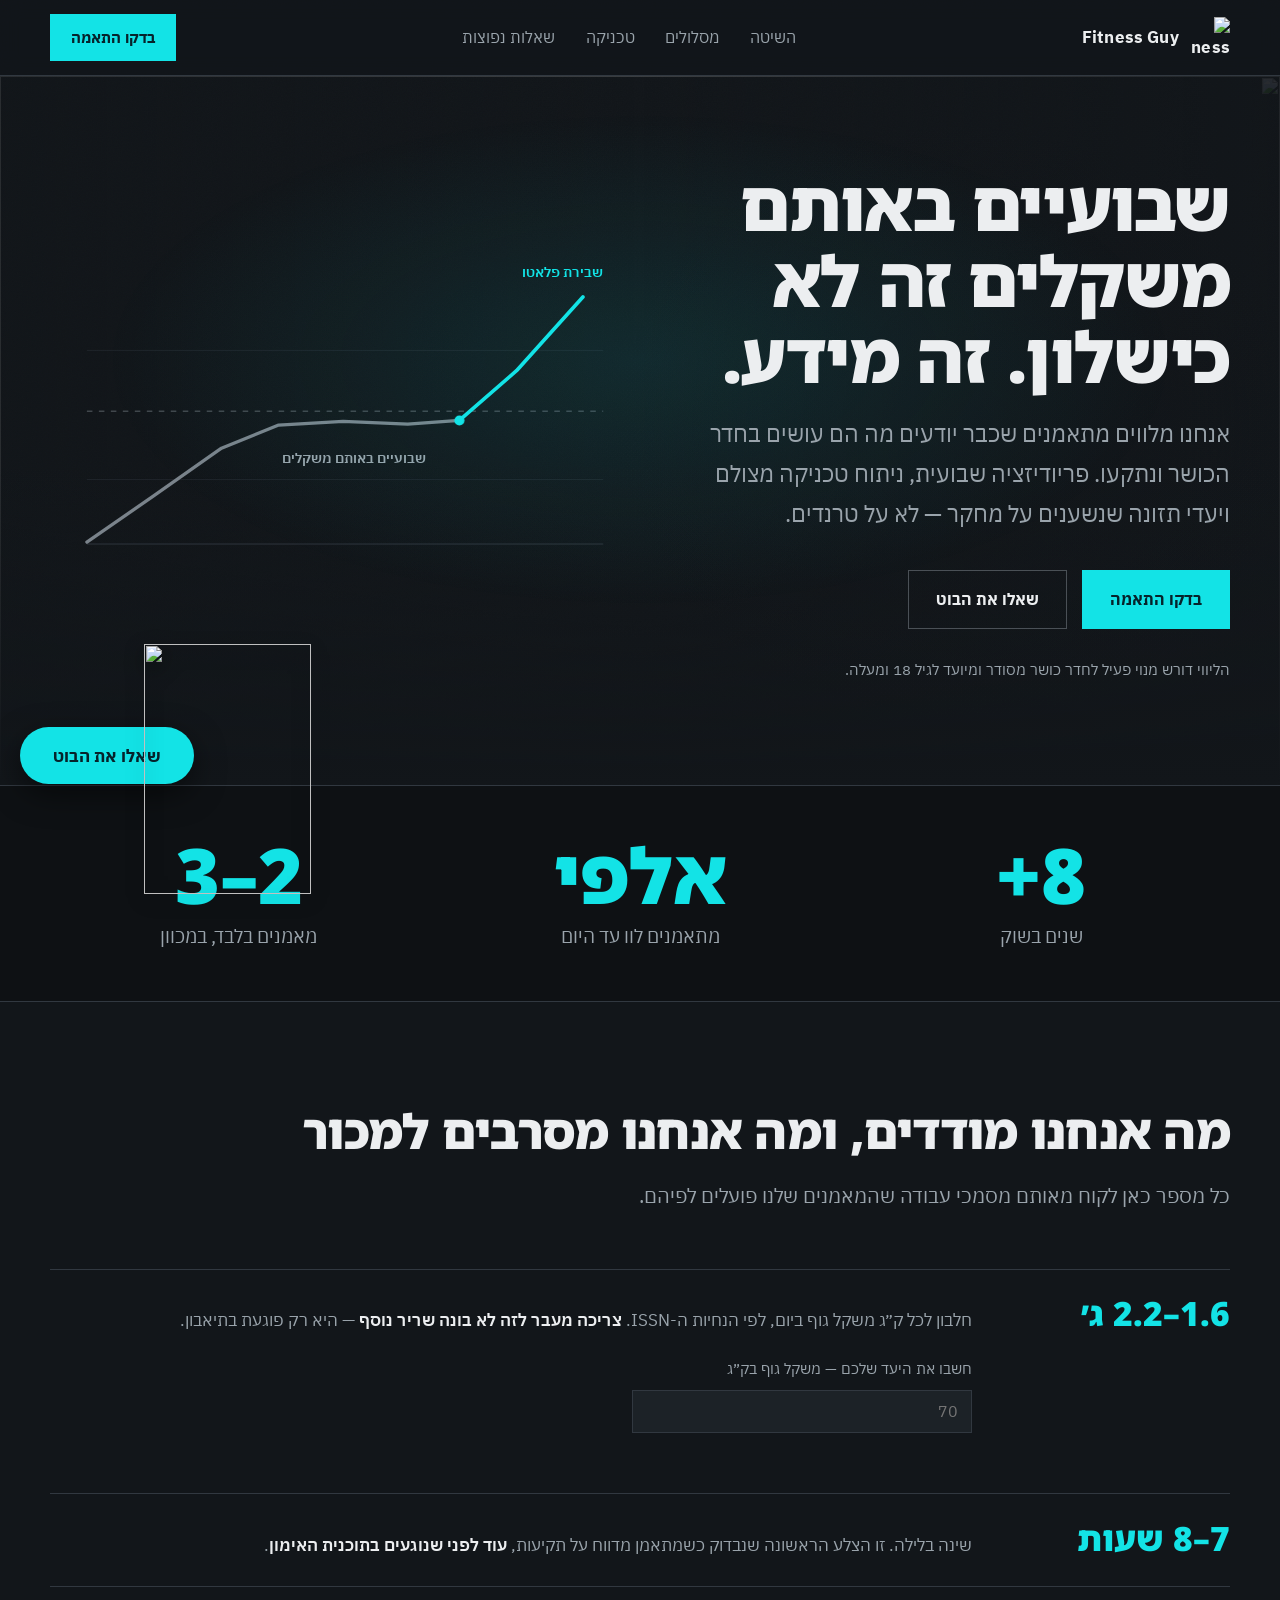
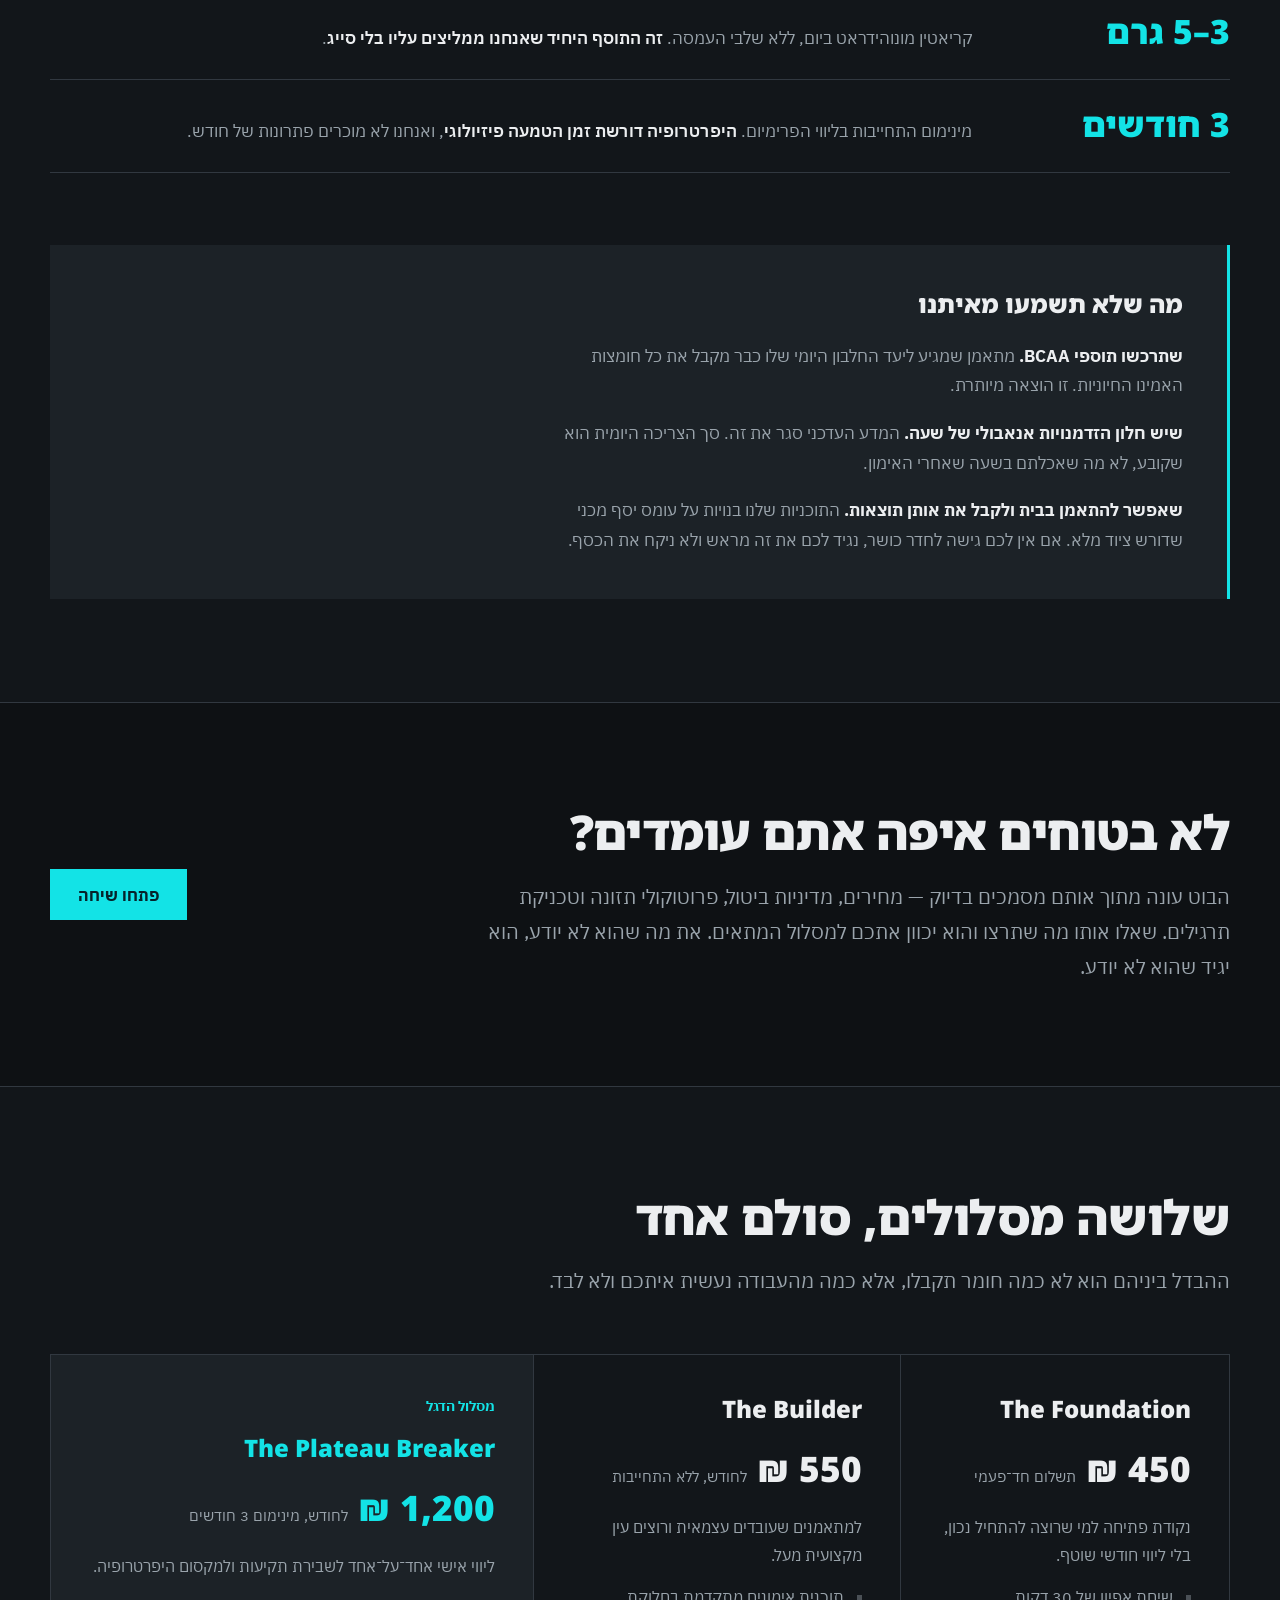
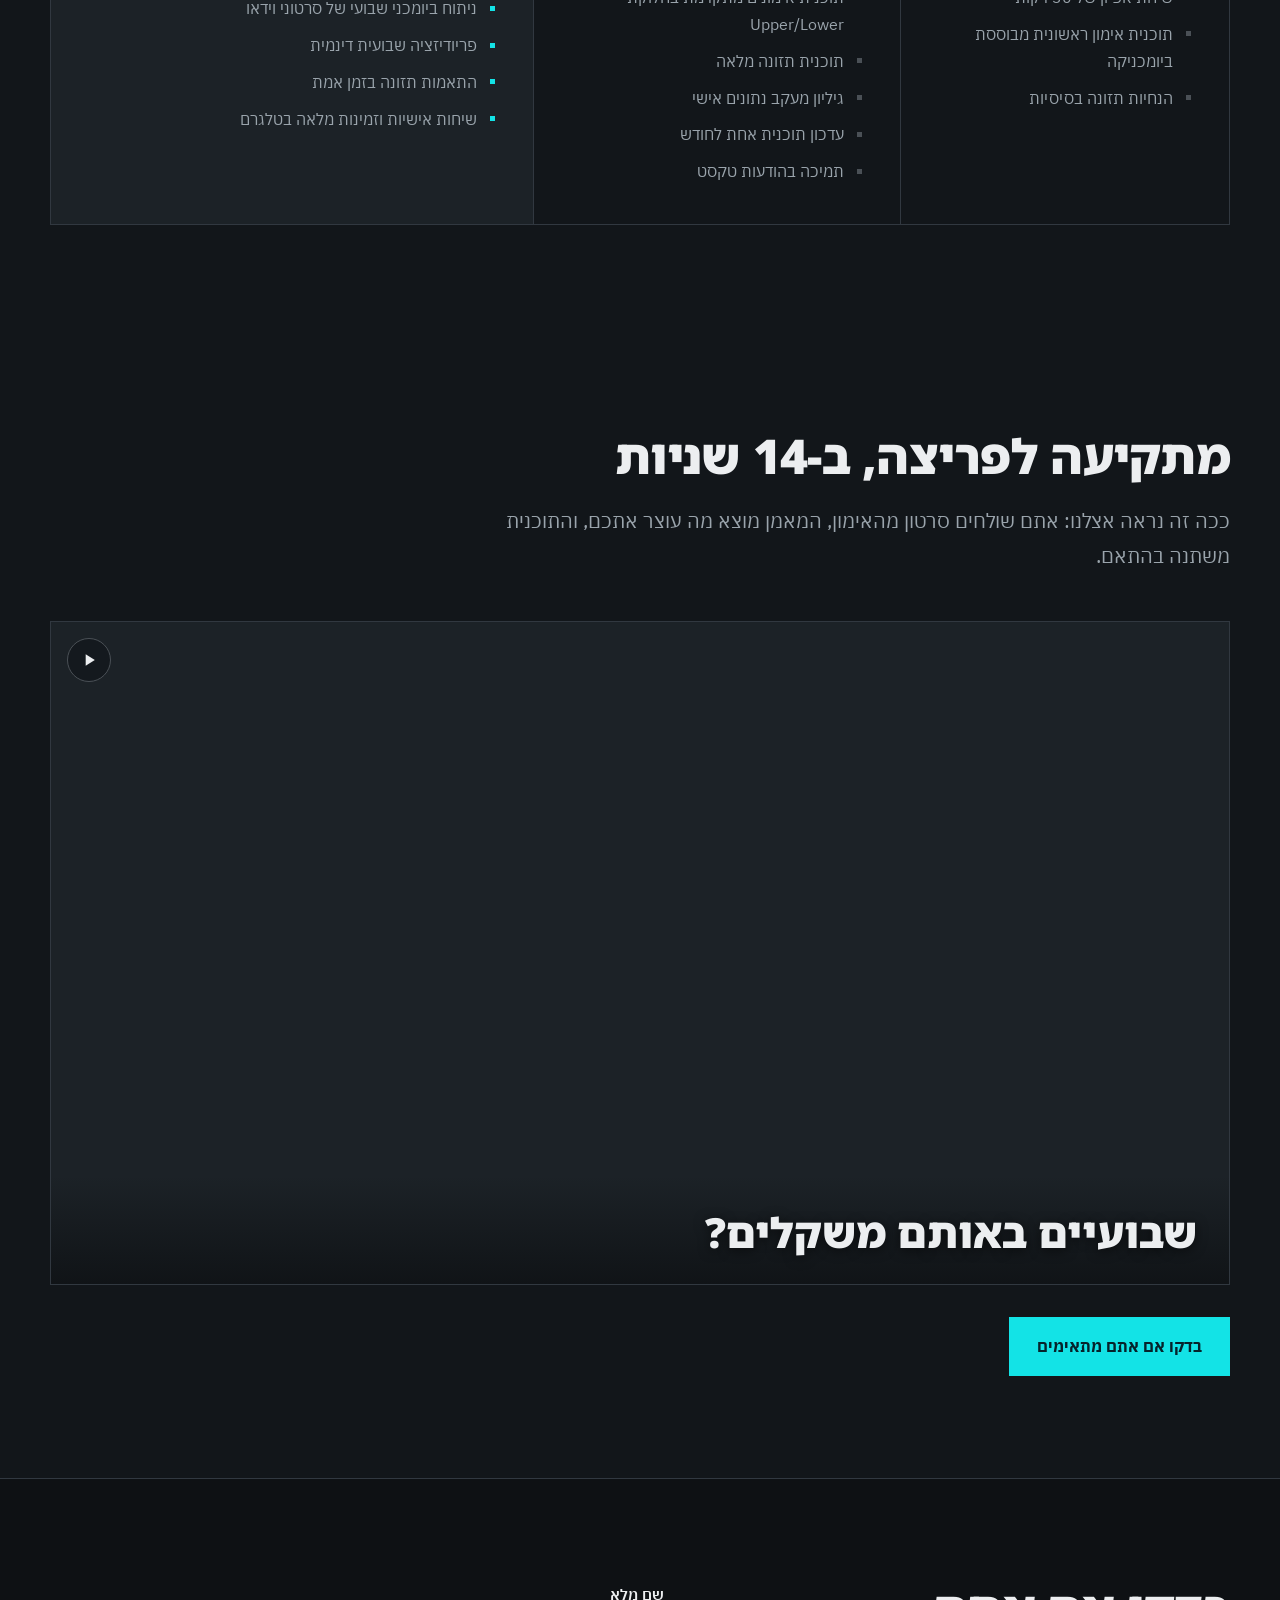
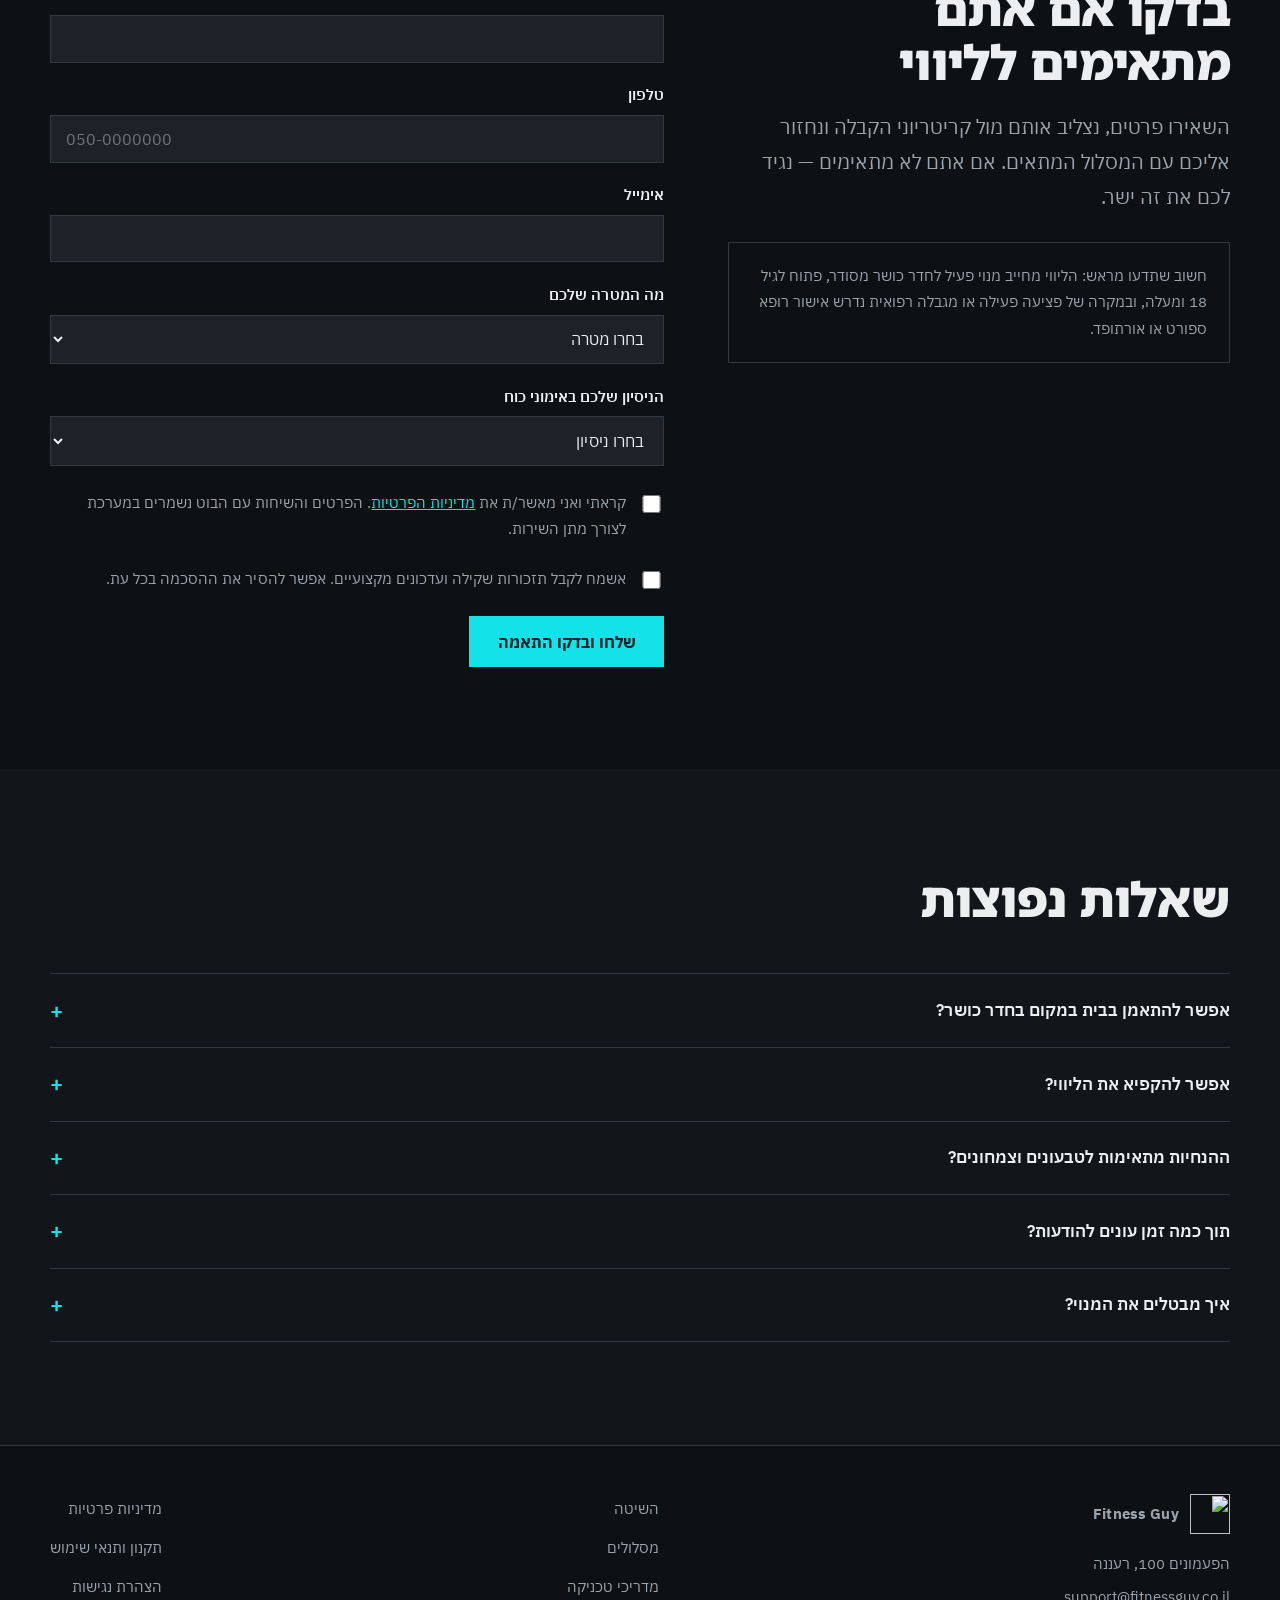
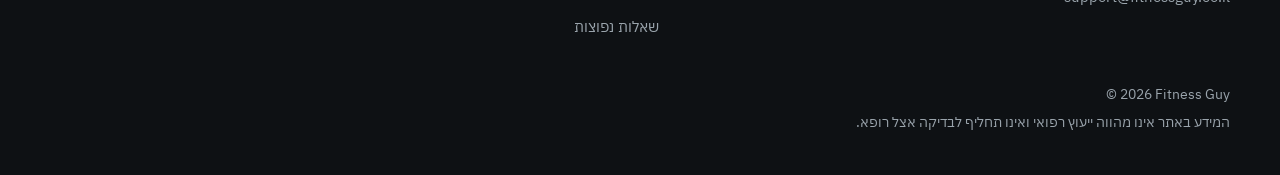
==== commit 0b617fef: "Tidy the footer on phones and fix the copyright line On phones the footer wrapped into three scatter" ====
--- a/app/index.html
+++ b/app/index.html
@@ -339,26 +339,36 @@
 <footer class="foot">
   <div class="wrap">
     <div class="foot-grid">
-      <div>
+      <div class="foot-brand">
         <a class="brand" href="/">
           <img src="https://res.cloudinary.com/dmrksuz8a/image/upload/e_trim/f_auto,q_auto/v1781354090/Gemini_Generated_Image_5xbjy55xbjy55xbjd_azqtnh.png" alt="">
           Fitness Guy
         </a>
         <p class="lede" style="font-size:.95rem;margin-top:1rem">הפעמונים 100, רעננה</p>
-      </div>
-      <ul>
-        <li><a href="#method">השיטה</a></li>
-        <li><a href="#tracks">מסלולים</a></li>
-        <li><a href="technique.html">מדריכי טכניקה</a></li>
-        <li><a href="#faq">שאלות נפוצות</a></li>
-      </ul>
-      <ul>
-        <li><a href="privacy.html">מדיניות פרטיות</a></li>
-        <li><a href="terms.html">תקנון ותנאי שימוש</a></li>
-        <li><a href="accessibility.html">הצהרת נגישות</a></li>
-      </ul>
-    </div>
-    <small>Fitness Guy. המידע באתר אינו מהווה ייעוץ רפואי ואינו תחליף לבדיקה אצל רופא.</small>
+        <p class="foot-contact"><a href="mailto:support@fitnessguy.co.il">support@fitnessguy.co.il</a></p>
+      </div>
+      <nav class="foot-col" aria-label="ניווט באתר">
+        <p class="foot-head" aria-hidden="true">באתר</p>
+        <ul>
+          <li><a href="#method">השיטה</a></li>
+          <li><a href="#tracks">מסלולים</a></li>
+          <li><a href="technique.html">מדריכי טכניקה</a></li>
+          <li><a href="#faq">שאלות נפוצות</a></li>
+        </ul>
+      </nav>
+      <nav class="foot-col" aria-label="מידע משפטי">
+        <p class="foot-head" aria-hidden="true">מידע</p>
+        <ul>
+          <li><a href="privacy.html">מדיניות פרטיות</a></li>
+          <li><a href="terms.html">תקנון ותנאי שימוש</a></li>
+          <li><a href="accessibility.html">הצהרת נגישות</a></li>
+        </ul>
+      </nav>
+    </div>
+    <div class="foot-bottom">
+      <small><bdi dir="ltr">© 2026 Fitness Guy</bdi></small>
+      <small>המידע באתר אינו מהווה ייעוץ רפואי ואינו תחליף לבדיקה אצל רופא.</small>
+    </div>
   </div>
 </footer>
 
--- a/app/styles.css
+++ b/app/styles.css
@@ -433,9 +433,10 @@
 .stats-in strong { font-family: var(--display); font-weight: 900; font-size: clamp(3.2rem, 2.4rem + 3.2vw, 4.8rem); line-height: 1.05; color: var(--accent); }
 .stats-in span { color: var(--bone-dim); font-size: clamp(1.05rem, 0.95rem + 0.4vw, 1.2rem); }
 @media (max-width: 640px) {
-  .stats-in { grid-template-columns: 1fr; gap: 1.1rem; }
-  .stats-in strong { font-size: 2.4rem; }
-  .stats-in span { font-size: 0.95rem; }
+  /* שורה אחת של שלושה, במקום שלוש שורות שתופסות מסך שלם */
+  .stats-in { grid-template-columns: repeat(3, minmax(0, 1fr)); gap: 0.75rem; }
+  .stats-in strong { font-size: 1.9rem; }
+  .stats-in span { font-size: 0.8rem; line-height: 1.35; }
 }
 
 /* ---------- השיטה ---------- */
@@ -975,11 +976,70 @@
   gap: 0.6rem;
 }
 
+.foot-bottom {
+  display: grid;
+  gap: 0.3rem;
+  margin-top: 2.5rem;
+}
+
 .foot small {
   display: block;
-  margin-top: 2.5rem;
   color: var(--bone-dim);
   font-size: 0.86rem;
+}
+
+.foot-contact {
+  margin-top: 0.4rem;
+  font-size: 0.95rem;
+}
+
+/* כותרות הטורים מופיעות רק בטלפון, שם הטורים צריכים הסבר; במחשב הסידור ברור בלי */
+.foot-head {
+  display: none;
+  margin: 0 0 0.4rem;
+  font-size: 0.78rem;
+  font-weight: 700;
+  letter-spacing: 0.04em;
+  color: var(--iron);
+}
+
+/* טלפון: פרטי העסק בשורה מלאה, מתחתם שני טורים שמתחילים באותו גובה, ושורה תחתונה נפרדת */
+@media (max-width: 640px) {
+  .foot-grid {
+    display: grid;
+    grid-template-columns: repeat(2, minmax(0, 1fr));
+    gap: 1.5rem 1rem;
+  }
+
+  .foot-brand {
+    grid-column: 1 / -1;
+    padding-bottom: 1.5rem;
+    border-bottom: var(--rule);
+  }
+
+  .foot-head {
+    display: block;
+  }
+
+  .foot ul {
+    gap: 0;
+  }
+
+  /* כ-40px גובה לכל קישור, כדי שלא ילחץ השכן בטעות */
+  .foot ul a {
+    display: block;
+    padding-block: 0.45rem;
+  }
+
+  .foot-bottom {
+    margin-top: 1.75rem;
+    padding-top: 1.25rem;
+    border-top: var(--rule);
+  }
+
+  .foot small {
+    font-size: 0.8rem;
+  }
 }
 
 /* ---------- חזרה לראש העמוד ---------- */
@@ -1446,3 +1506,113 @@
 #main:focus {
   outline: none;
 }
+
+/* ---------- מסלולים: קרוסלה בטלפון ובטאבלט ---------- */
+
+/* מתחת ל-880px המסלולים נערמים אחד מתחת לשני (כ-1,400px בטלפון). במקום זה: החלקה
+ * לרוחב עם scroll-snap. כל כרטיס ב-85% מהרוחב, כדי שקצה הכרטיס הבא יציץ ויראה שיש עוד.
+ * הנקודות נבנות ב-main.js. */
+.tracks-dots {
+  display: none;
+}
+
+@media (max-width: 879px) {
+  .tracks {
+    display: flex;
+    gap: 0.75rem;
+    overflow-x: auto;
+    scroll-snap-type: x mandatory;
+    overscroll-behavior-x: contain;
+    scrollbar-width: none;
+    background: none;
+    border: 0;
+    margin-inline: calc(var(--gut) * -1);
+    padding-inline: var(--gut);
+    scroll-padding-inline: var(--gut);
+  }
+
+  .tracks::-webkit-scrollbar {
+    display: none;
+  }
+
+  .tracks:focus-visible {
+    outline: 2px solid var(--accent);
+    outline-offset: 4px;
+  }
+
+  .track {
+    flex: 0 0 85%;
+    scroll-snap-align: start;
+    border: var(--rule);
+  }
+
+  .tracks-dots {
+    display: flex;
+    justify-content: center;
+    gap: 0.25rem;
+    margin-top: 1rem;
+  }
+
+  /* אזור לחיצה של 32px סביב נקודה של 10px */
+  .tracks-dots button {
+    display: grid;
+    place-items: center;
+    width: 32px;
+    height: 32px;
+    padding: 0;
+    background: none;
+    border: 0;
+    cursor: pointer;
+  }
+
+  .tracks-dots button::before {
+    content: "";
+    width: 10px;
+    height: 10px;
+    border-radius: 50%;
+    border: 1px solid var(--iron);
+    transition: background-color 0.2s ease, border-color 0.2s ease;
+  }
+
+  .tracks-dots button[aria-current="true"]::before {
+    background: var(--accent);
+    border-color: var(--accent);
+  }
+
+  .tracks-dots button:focus-visible {
+    outline: 2px solid var(--accent);
+    outline-offset: -4px;
+  }
+}
+
+/* ---------- טלפון: גדלי טקסט וצפיפות ---------- */
+
+/* הגדלים הבסיסיים נבנו לטאבלט ומעלה. בטלפון הם יצאו גדולים מדי (טקסט 16px, כותרות 29px,
+ * כותרת ראשית 35px), ולכן כאן הם קטנים לגודל של אתר מובייל. במחשב שום דבר לא משתנה. */
+@media (max-width: 640px) {
+  body { font-size: 0.94rem; line-height: 1.7; }
+  .lede { font-size: 1rem; margin-top: 1rem; }
+  h1 { font-size: 1.9rem; }
+  h2 { font-size: 1.55rem; }
+  h3 { font-size: 1.1rem; }
+  section { padding-block: 2.75rem; }
+
+  /* כותרת עליונה: שם בשורה אחת וכפתור קטן בשורה אחת, במקום ריבוע של שתי שורות */
+  .nav-in { gap: 0.6rem; padding-block: 0.6rem; }
+  .brand { gap: 0.5rem; font-size: 0.95rem; white-space: nowrap; }
+  .brand img { width: 32px; height: 32px; }
+  .nav-toggle { padding: 0.5rem 0.6rem; margin-inline-start: auto; }
+  .nav-cta { padding: 0.5rem 0.85rem; font-size: 0.85rem; white-space: nowrap; }
+
+  /* "מה אנחנו מודדים": המספר מעל הטקסט, במקום טור טקסט צר של 130px */
+  .spec { grid-template-columns: 1fr; gap: 0.35rem; padding-block: 1.25rem; }
+  .spec dt { font-size: 1.6rem; }
+  .calc { max-width: none; }
+  .refuse { padding: 1.4rem 1.25rem; }
+
+  .track p,
+  .track ul { font-size: 0.92rem; }
+
+  /* מקום בתחתית, כדי שהשורה האחרונה לא תוסתר מאחורי כפתור הצ'אט וחץ החזרה למעלה */
+  .foot { padding-bottom: 6rem; }
+}
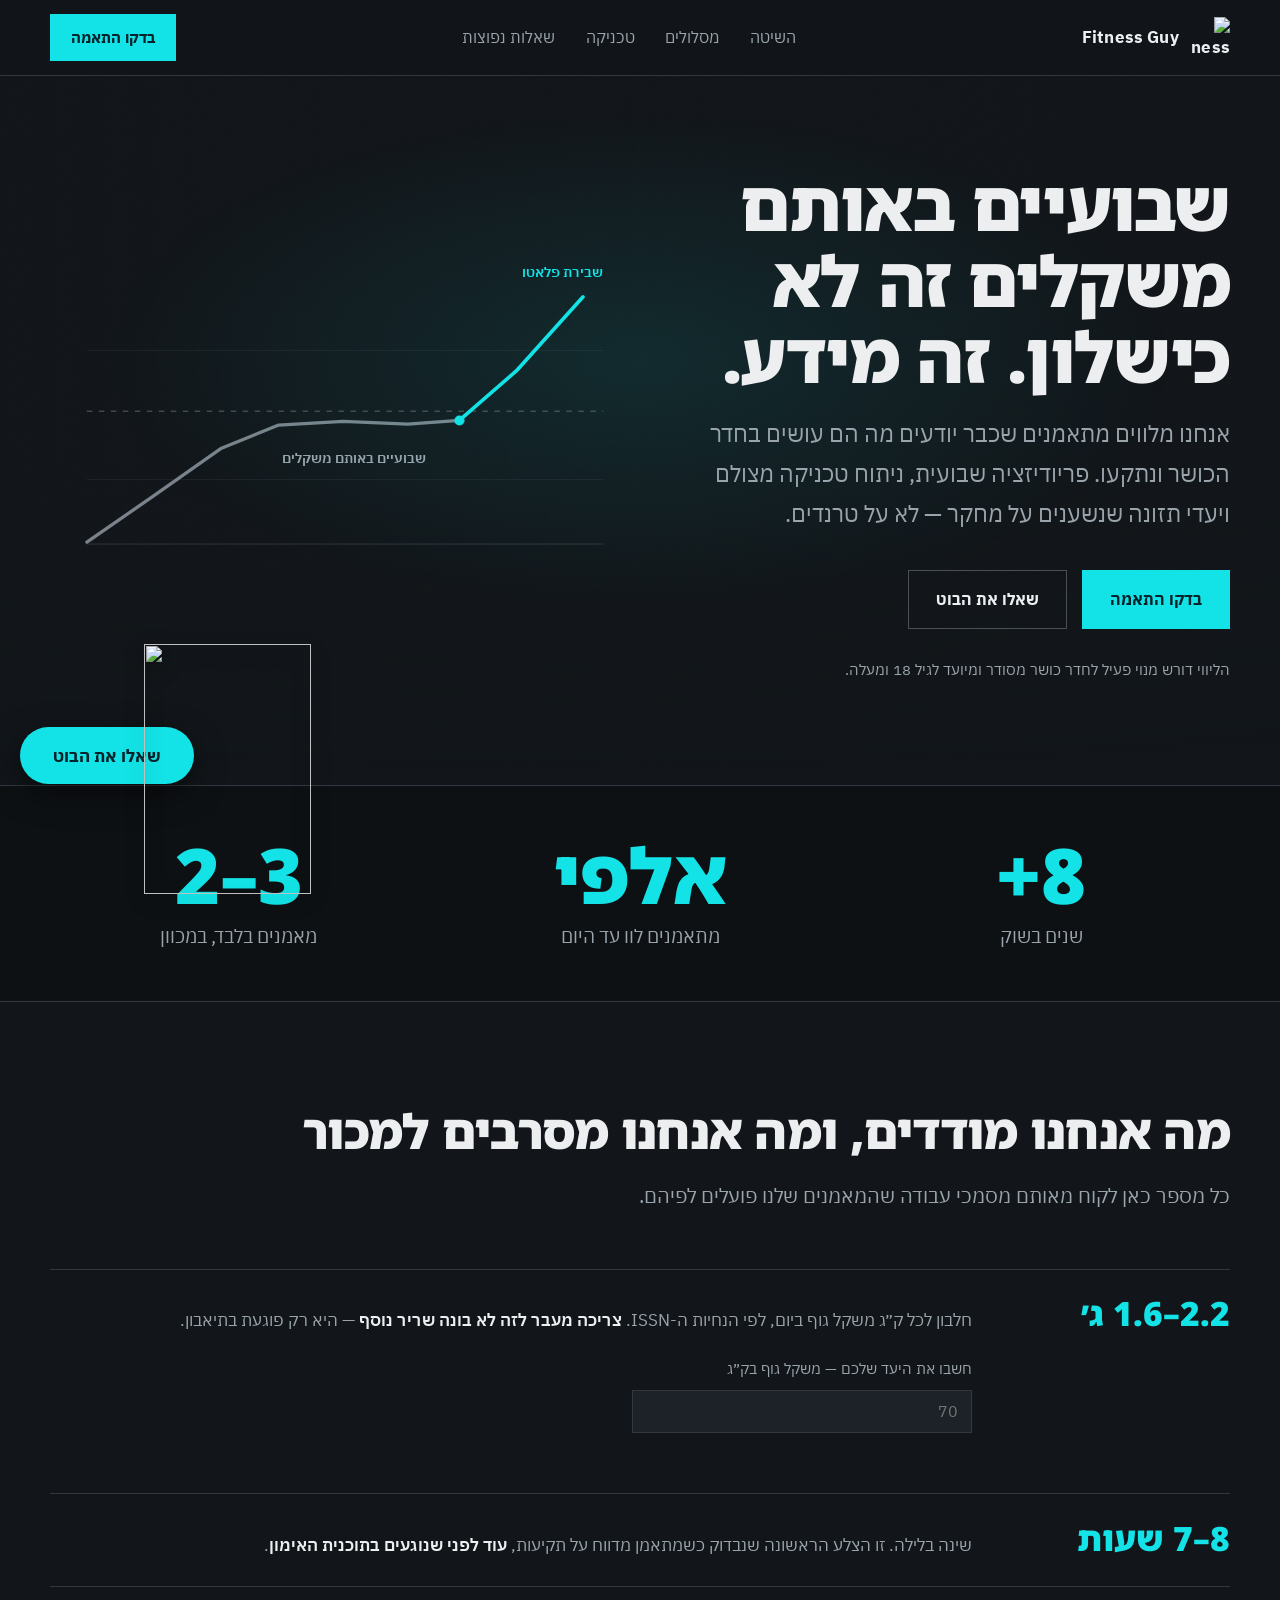
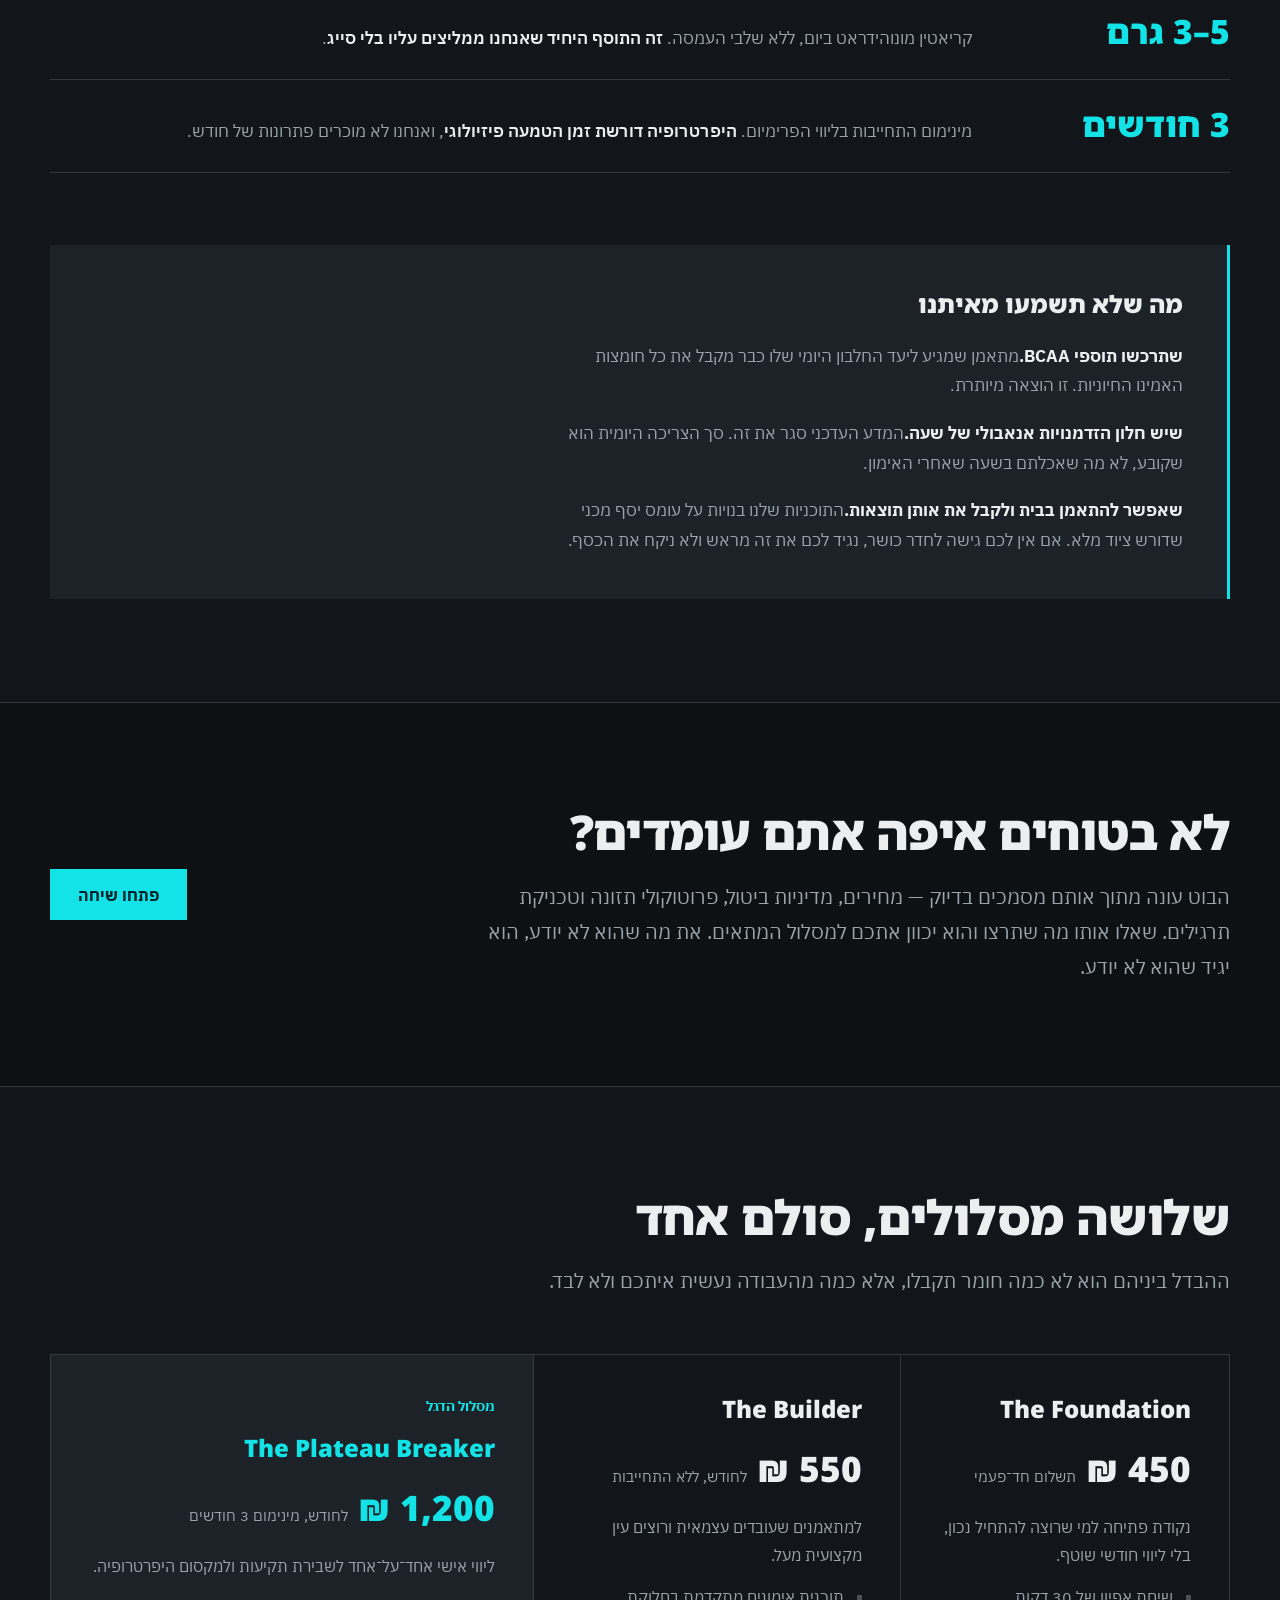
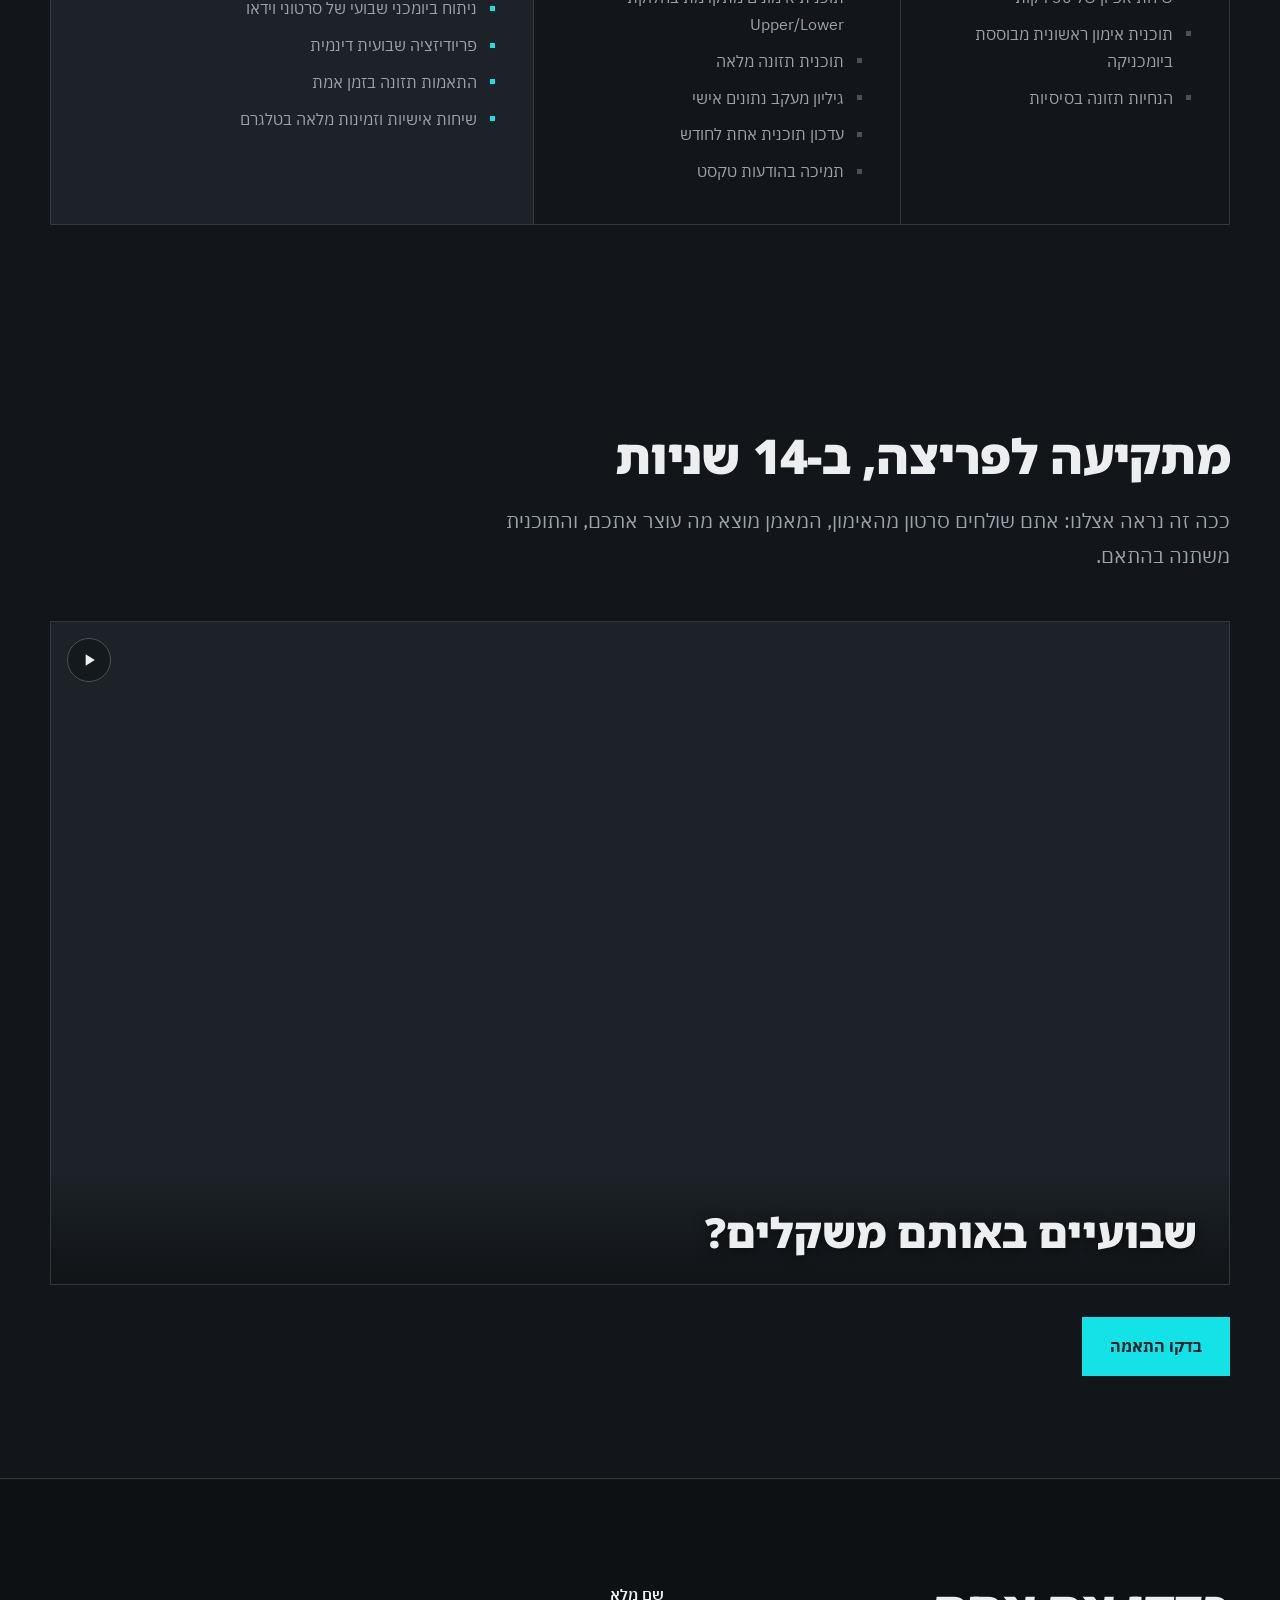
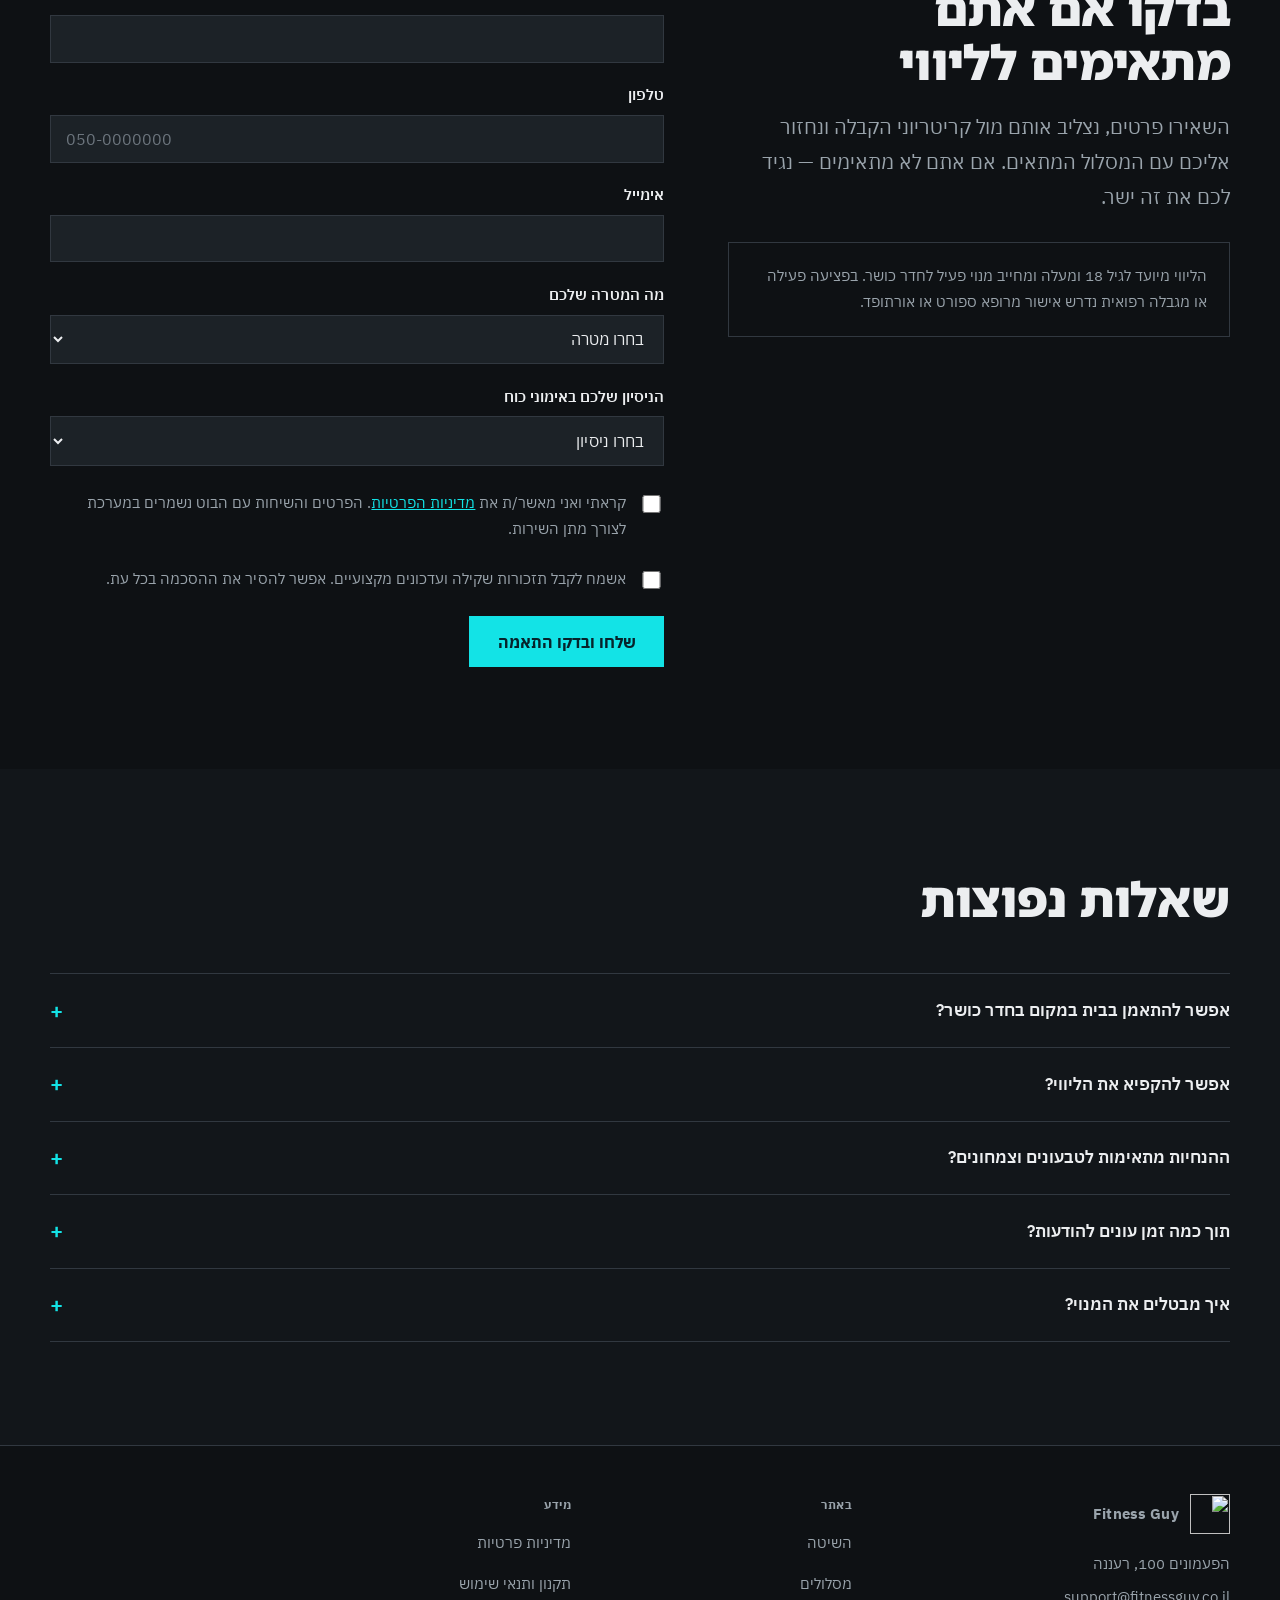
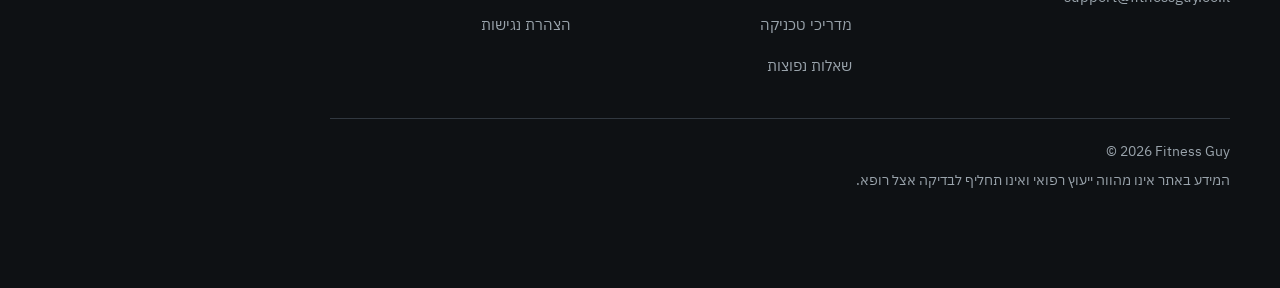
==== commit 41db10bb: "Mobile design review fixes: ranges, chat, chart, CTAs, form, myths - Numeric ranges displayed revers" ====
--- a/app/index.html
+++ b/app/index.html
@@ -96,7 +96,7 @@
     <div class="wrap stats-in">
       <div><strong data-count>8+</strong><span>שנים בשוק</span></div>
       <div><strong>אלפי</strong><span>מתאמנים לוו עד היום</span></div>
-      <div><strong data-count>2–3</strong><span>מאמנים בלבד, במכוון</span></div>
+      <div><strong data-count>⁦2–3⁩</strong><span>מאמנים בלבד, במכוון</span></div>
     </div>
   </section>
 
@@ -107,7 +107,7 @@
 
       <dl class="specs">
         <div class="spec">
-          <dt data-count>1.6–2.2 ג׳</dt>
+          <dt data-count>⁦1.6–2.2⁩ ג׳</dt>
           <dd>חלבון לכל ק״ג משקל גוף ביום, לפי הנחיות ה-ISSN. <b>צריכה מעבר לזה לא בונה שריר נוסף</b> — היא רק פוגעת בתיאבון.
             <div class="calc">
               <label for="calc-w">חשבו את היעד שלכם — משקל גוף בק״ג</label>
@@ -117,11 +117,11 @@
           </dd>
         </div>
         <div class="spec">
-          <dt data-count>7–8 שעות</dt>
+          <dt data-count>⁦7–8⁩ שעות</dt>
           <dd>שינה בלילה. זו הצלע הראשונה שנבדוק כשמתאמן מדווח על תקיעות, <b>עוד לפני שנוגעים בתוכנית האימון</b>.</dd>
         </div>
         <div class="spec">
-          <dt data-count>3–5 גרם</dt>
+          <dt data-count>⁦3–5⁩ גרם</dt>
           <dd>קריאטין מונוהידראט ביום, ללא שלבי העמסה. <b>זה התוסף היחיד שאנחנו ממליצים עליו בלי סייג</b>.</dd>
         </div>
         <div class="spec">
@@ -133,9 +133,24 @@
       <div class="refuse">
         <h3>מה שלא תשמעו מאיתנו</h3>
         <ul>
-          <li><b>שתרכשו תוספי BCAA.</b> מתאמן שמגיע ליעד החלבון היומי שלו כבר מקבל את כל חומצות האמינו החיוניות. זו הוצאה מיותרת.</li>
-          <li><b>שיש חלון הזדמנויות אנאבולי של שעה.</b> המדע העדכני סגר את זה. סך הצריכה היומית הוא שקובע, לא מה שאכלתם בשעה שאחרי האימון.</li>
-          <li><b>שאפשר להתאמן בבית ולקבל את אותן תוצאות.</b> התוכניות שלנו בנויות על עומס יסף מכני שדורש ציוד מלא. אם אין לכם גישה לחדר כושר, נגיד לכם את זה מראש ולא ניקח את הכסף.</li>
+          <li>
+            <details class="myth" open>
+              <summary><b>שתרכשו תוספי BCAA.</b></summary>
+              <p>מתאמן שמגיע ליעד החלבון היומי שלו כבר מקבל את כל חומצות האמינו החיוניות. זו הוצאה מיותרת.</p>
+            </details>
+          </li>
+          <li>
+            <details class="myth" open>
+              <summary><b>שיש חלון הזדמנויות אנאבולי של שעה.</b></summary>
+              <p>המדע העדכני סגר את זה. סך הצריכה היומית הוא שקובע, לא מה שאכלתם בשעה שאחרי האימון.</p>
+            </details>
+          </li>
+          <li>
+            <details class="myth" open>
+              <summary><b>שאפשר להתאמן בבית ולקבל את אותן תוצאות.</b></summary>
+              <p>התוכניות שלנו בנויות על עומס יסף מכני שדורש ציוד מלא. אם אין לכם גישה לחדר כושר, נגיד לכם את זה מראש ולא ניקח את הכסף.</p>
+            </details>
+          </li>
         </ul>
       </div>
     </div>
@@ -221,7 +236,7 @@
         <figcaption class="sr-only" id="story-desc">סרטון ללא קול, שלושה שוטים: מתאמן נתקע באמצע סקוואט והמוט לא עולה. המאמן בוחן את הסרטון שלו בטאבלט ומסמן את מסלול המוט. אותו מתאמן, עם יותר משקל, משלים חזרה ומחייך.</figcaption>
       </figure>
 
-      <p class="story-cta"><a class="btn btn-primary" href="#apply">בדקו אם אתם מתאימים</a></p>
+      <p class="story-cta"><a class="btn btn-primary" href="#apply">בדקו התאמה</a></p>
     </div>
   </section>
 
@@ -230,7 +245,7 @@
       <div>
         <h2>בדקו אם אתם מתאימים לליווי</h2>
         <p class="lede">השאירו פרטים, נצליב אותם מול קריטריוני הקבלה ונחזור אליכם עם המסלול המתאים. אם אתם לא מתאימים — נגיד לכם את זה ישר.</p>
-        <p class="gate">חשוב שתדעו מראש: הליווי מחייב מנוי פעיל לחדר כושר מסודר, פתוח לגיל 18 ומעלה, ובמקרה של פציעה פעילה או מגבלה רפואית נדרש אישור רופא ספורט או אורתופד.</p>
+        <p class="gate">הליווי מיועד לגיל 18 ומעלה ומחייב מנוי פעיל לחדר כושר. בפציעה פעילה או מגבלה רפואית נדרש אישור מרופא ספורט או אורתופד.</p>
       </div>
 
       <div>
@@ -324,7 +339,7 @@
         </details>
         <details>
           <summary>תוך כמה זמן עונים להודעות?</summary>
-          <p>עד 4 שעות במסלולי הליווי, בכפוף לשעות הפעילות: ראשון עד חמישי 09:00–23:00, שישי 09:00–17:00, שבת 17:00–23:00.</p>
+          <p>עד 4 שעות במסלולי הליווי, בכפוף לשעות הפעילות: ראשון עד חמישי ⁦09:00–23:00⁩, שישי ⁦09:00–17:00⁩, שבת ⁦17:00–23:00⁩.</p>
         </details>
         <details>
           <summary>איך מבטלים את המנוי?</summary>
--- a/app/styles.css
+++ b/app/styles.css
@@ -946,16 +946,9 @@
 
 .foot {
   border-top: var(--rule);
-  padding-block: 3rem 2.5rem;
+  /* תחתית גבוהה, כדי שהשורה האחרונה לא תוסתר מאחורי חץ החזרה למעלה */
+  padding-block: 3rem 6rem;
   background: var(--base-deep);
-}
-
-.foot-grid {
-  display: flex;
-  flex-wrap: wrap;
-  gap: 2rem;
-  justify-content: space-between;
-  align-items: start;
 }
 
 .foot a {
@@ -993,20 +986,44 @@
   font-size: 0.95rem;
 }
 
-/* כותרות הטורים מופיעות רק בטלפון, שם הטורים צריכים הסבר; במחשב הסידור ברור בלי */
 .foot-head {
-  display: none;
   margin: 0 0 0.4rem;
   font-size: 0.78rem;
   font-weight: 700;
   letter-spacing: 0.04em;
-  color: var(--iron);
-}
-
-/* טלפון: פרטי העסק בשורה מלאה, מתחתם שני טורים שמתחילים באותו גובה, ושורה תחתונה נפרדת */
-@media (max-width: 640px) {
+  /* bone-dim: ניגודיות של כ-7:1 על רקע הפוטר (iron היה 2.4:1, מתחת לתקן) */
+  color: var(--bone-dim);
+}
+
+/* אותו מבנה בכל הגדלים: פרטי העסק, שני טורים עם כותרת שמתחילים באותו גובה,
+ * ושורה תחתונה נפרדת מתחת לקו. */
+.foot-grid {
+  display: grid;
+  grid-template-columns: minmax(0, 1.4fr) repeat(2, minmax(0, 1fr));
+  gap: 1.5rem 2.5rem;
+  /* במחשב דמות המאמן תופסת כ-310px בצד שמאל למטה; התוכן נשאר מימינה */
+  max-width: min(900px, calc(100vw - 380px));
+}
+
+.foot ul {
+  gap: 0;
+}
+
+.foot ul a {
+  display: block;
+  padding-block: 0.45rem;
+}
+
+.foot-bottom {
+  margin-top: 2rem;
+  padding-top: 1.25rem;
+  border-top: var(--rule);
+  max-width: min(900px, calc(100vw - 380px));
+}
+
+/* טאבלט וטלפון: פרטי העסק בשורה מלאה, ושני הטורים מתחתם */
+@media (max-width: 899px) {
   .foot-grid {
-    display: grid;
     grid-template-columns: repeat(2, minmax(0, 1fr));
     gap: 1.5rem 1rem;
   }
@@ -1016,25 +1033,17 @@
     padding-bottom: 1.5rem;
     border-bottom: var(--rule);
   }
-
-  .foot-head {
-    display: block;
-  }
-
-  .foot ul {
-    gap: 0;
-  }
-
-  /* כ-40px גובה לכל קישור, כדי שלא ילחץ השכן בטעות */
-  .foot ul a {
-    display: block;
-    padding-block: 0.45rem;
+}
+
+/* בטלפון הדמות מתכווצת לעיגול, אז אין צורך לשמור לה מקום בצד */
+@media (max-width: 640px) {
+  .foot-grid,
+  .foot-bottom {
+    max-width: none;
   }
 
   .foot-bottom {
     margin-top: 1.75rem;
-    padding-top: 1.25rem;
-    border-top: var(--rule);
   }
 
   .foot small {
@@ -1338,11 +1347,38 @@
 .chat-form input {
   flex: 1;
   font-family: var(--text);
-  font-size: 0.97rem;
+  /* 16px לפחות: מתחת לזה Safari באייפון עושה זום לכל העמוד כשנוגעים בשדה */
+  font-size: 1rem;
   background: var(--surface);
   border: 1px solid var(--iron-lo);
   color: var(--bone);
   padding: 0.7rem 0.85rem;
+}
+
+/* טלפון: הצ'אט על כל המסך, כמו אפליקציית הודעות, כדי שתישאר שיחה גלויה גם כשהמקלדת פתוחה */
+@media (max-width: 640px) {
+  .chat {
+    inset: 0;
+    width: 100%;
+    height: 100dvh;
+    max-height: none;
+    border: 0;
+    box-shadow: none;
+  }
+
+  .chat-close {
+    display: grid;
+    place-items: center;
+    width: 44px;
+    height: 44px;
+    padding: 0;
+    font-size: 1.9rem;
+  }
+
+  html.chat-is-open,
+  html.chat-is-open body {
+    overflow: hidden;
+  }
 }
 
 .chat-form button {
@@ -1616,3 +1652,74 @@
   /* מקום בתחתית, כדי שהשורה האחרונה לא תוסתר מאחורי כפתור הצ'אט וחץ החזרה למעלה */
   .foot { padding-bottom: 6rem; }
 }
+
+/* ---------- טלפון: ליטוש אחרי סקירת עיצוב ---------- */
+
+@media (max-width: 640px) {
+  /* פתיחה: הגרף קרוב יותר לכותרת, ותוויות שנקראות (24 יחידות ב-viewBox הן כ-14px על המסך) */
+  .hero-grid { gap: 1.5rem; }
+  .hero-actions { margin-top: 1.75rem; }
+  .hero-note { margin-top: 1.25rem; }
+  .chart .annot { font-size: 24px; }
+
+  /* כפתורי הפעולה הראשיים ברוחב מלא, נוחים לאגודל ועקביים בכל העמוד */
+  .story-cta .btn,
+  #lead-form [type="submit"] { width: 100%; }
+
+  /* טופס: הודעת התנאים מצומצמת, ותיבות סימון בגודל נוח למגע */
+  .gate { margin-top: 1.25rem; padding: 0.9rem 1rem; font-size: 0.88rem; }
+  .consent { gap: 0.85rem; }
+  .consent input { width: 1.45rem; height: 1.45rem; margin-top: 0.15rem; }
+}
+
+/* "מה שלא תשמעו מאיתנו": במחשב הכול פתוח וזה נראה כמו רשימה רגילה; בטלפון רואים
+ * רק את הטענה, ונגיעה פותחת את ההסבר (main.js קובע open לפי רוחב המסך). */
+.myth summary {
+  display: inline;
+  list-style: none;
+  cursor: default;
+}
+
+.myth summary b::after {
+  content: " ";
+}
+
+.myth summary::-webkit-details-marker {
+  display: none;
+}
+
+.myth p {
+  display: inline;
+}
+
+@media (max-width: 640px) {
+  .refuse ul { gap: 0; }
+  .refuse li { border-top: var(--rule); }
+  .refuse li:first-child { border-top: 0; }
+
+  .myth summary {
+    display: block;
+    position: relative;
+    cursor: pointer;
+    padding: 0.85rem 0 0.85rem 2rem;
+  }
+
+  .myth summary::after {
+    content: "+";
+    position: absolute;
+    inset-inline-end: 0;
+    top: 0.75rem;
+    color: var(--accent);
+    font-weight: 700;
+    font-size: 1.2rem;
+  }
+
+  .myth[open] summary::after {
+    content: "−";
+  }
+
+  .myth p {
+    display: block;
+    padding-bottom: 0.9rem;
+  }
+}
